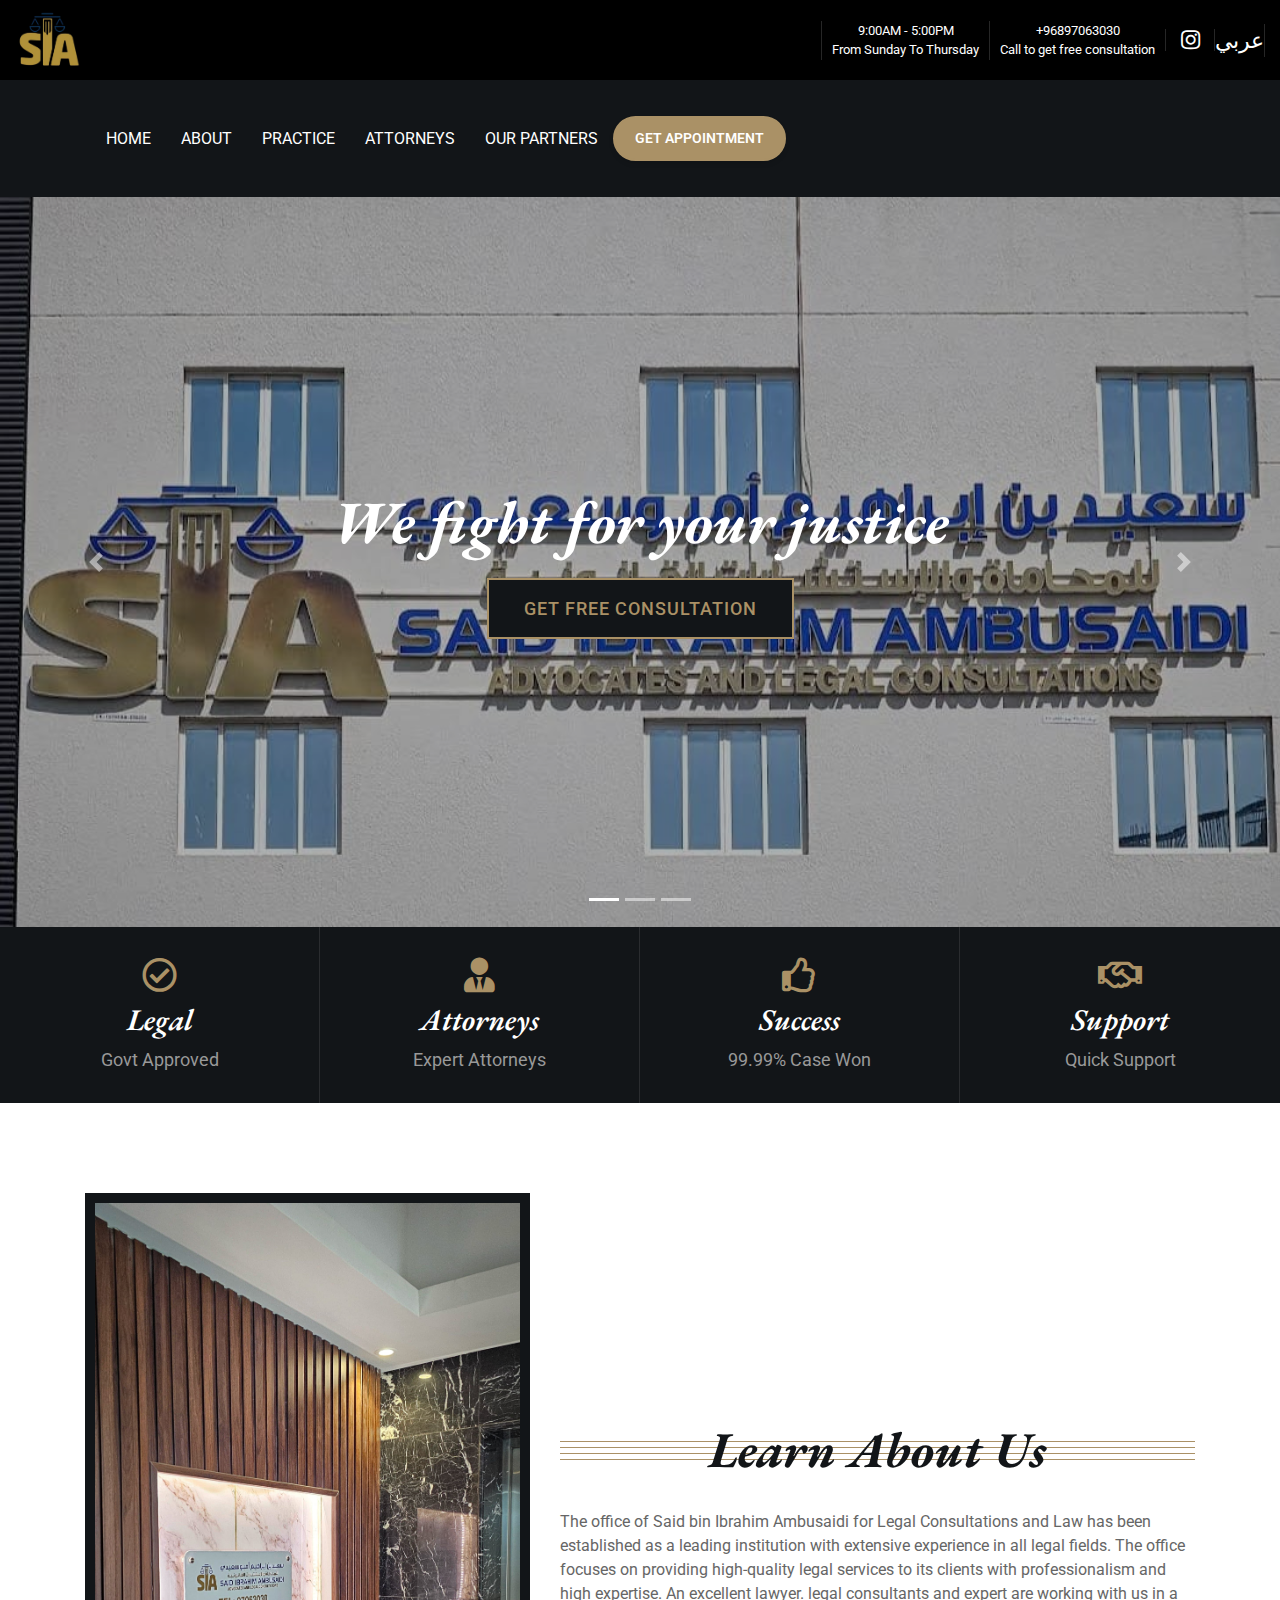
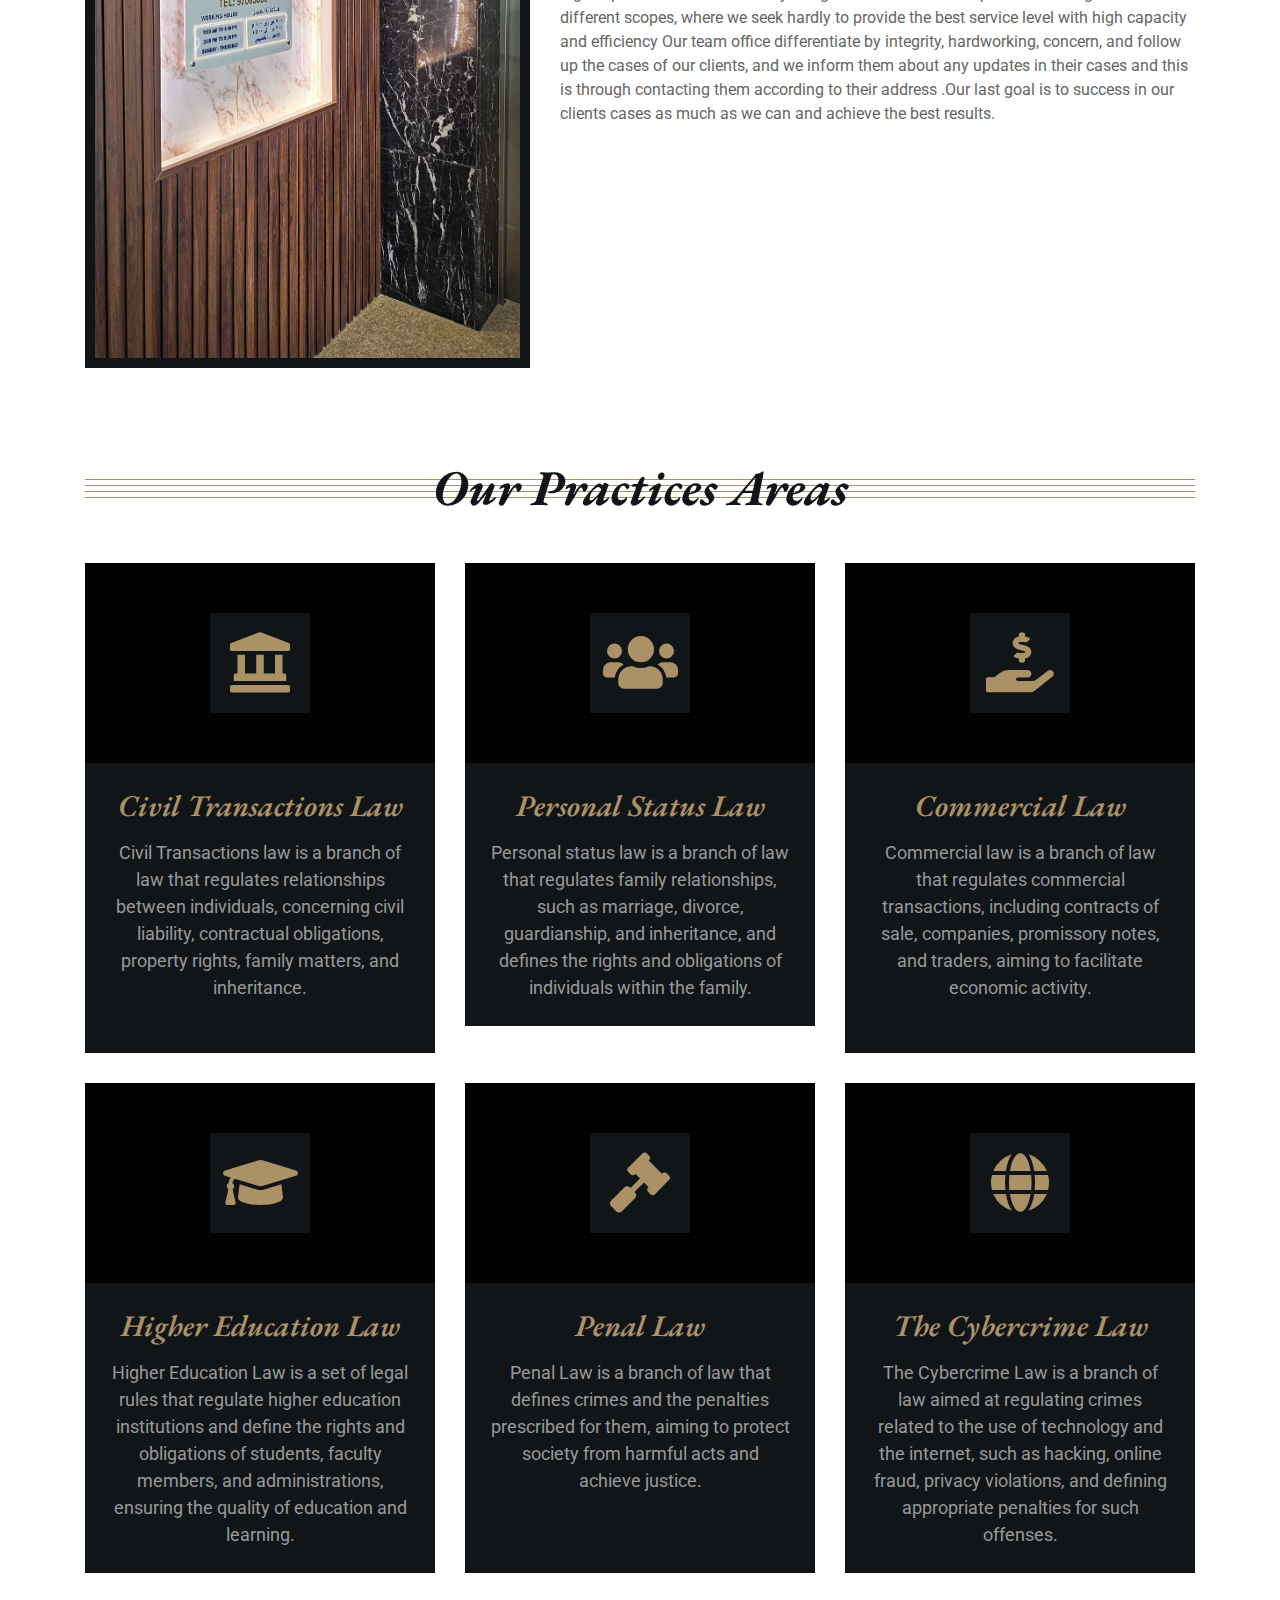
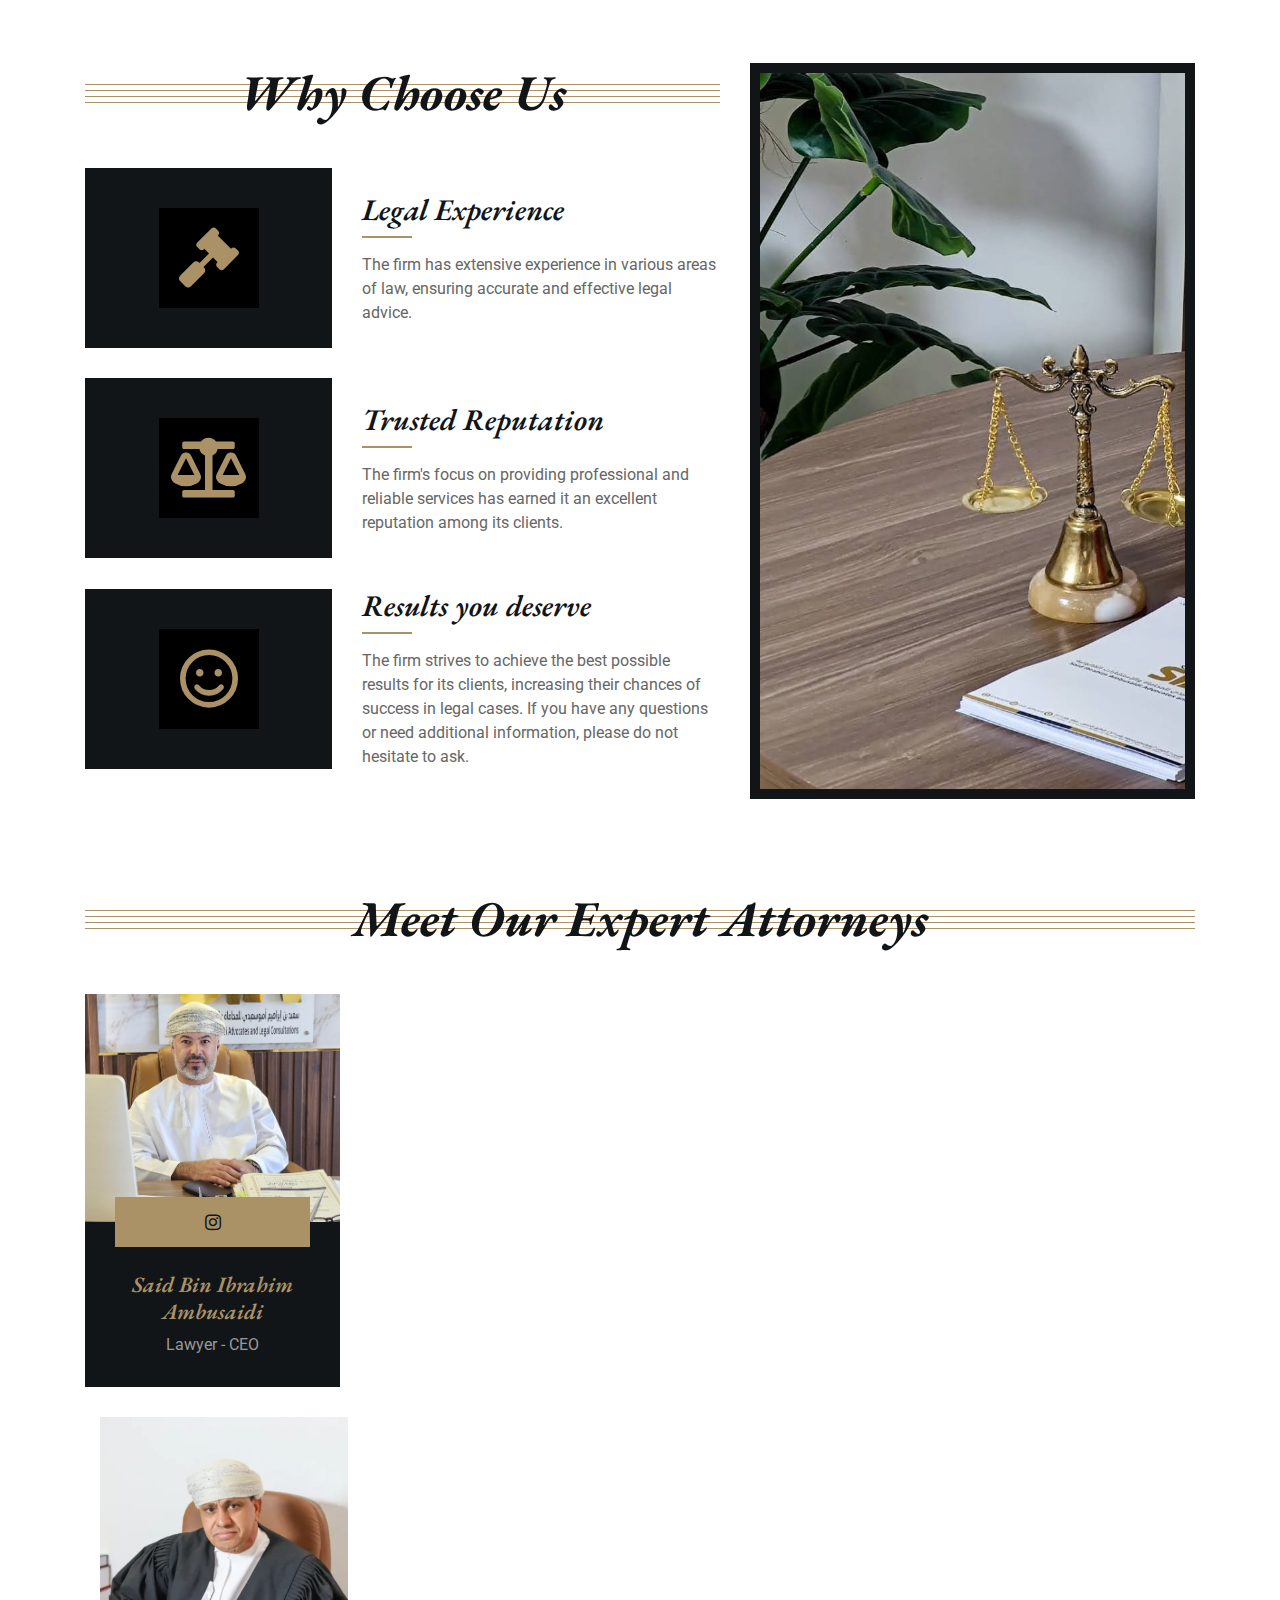
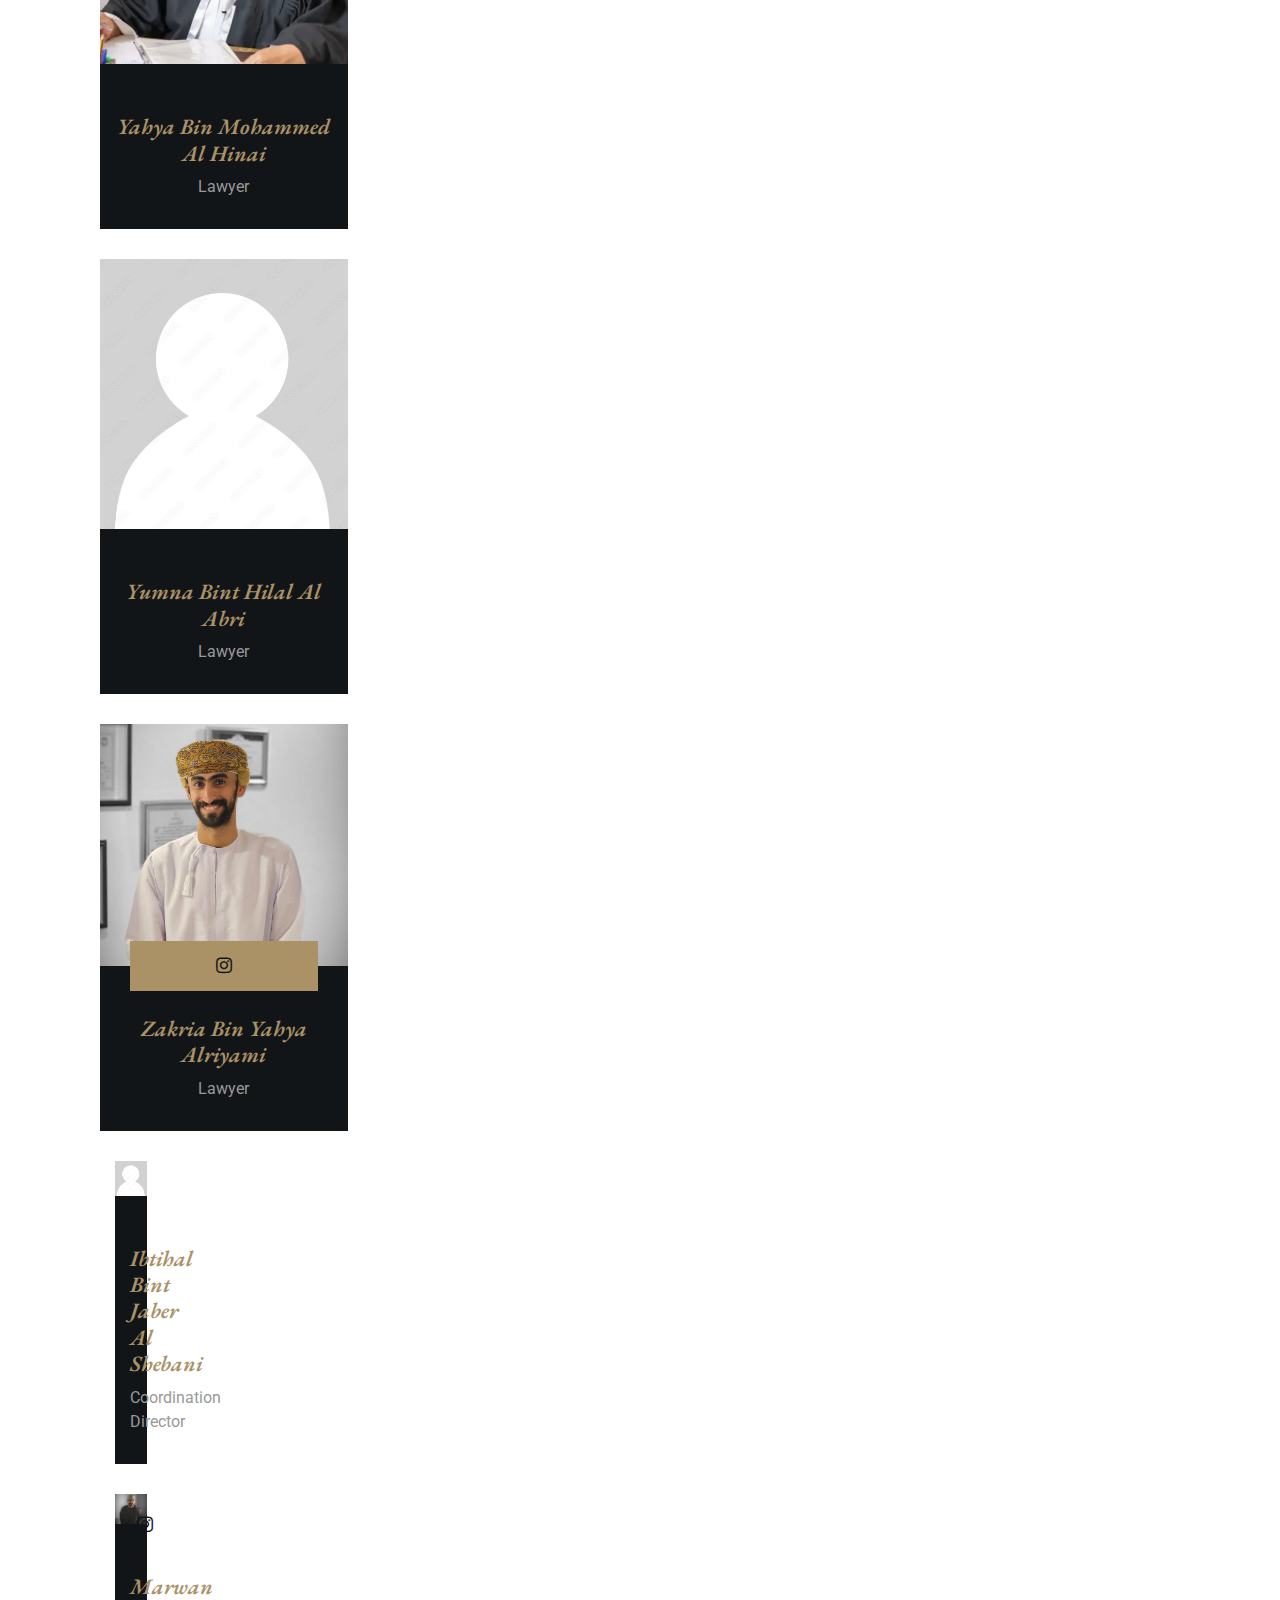
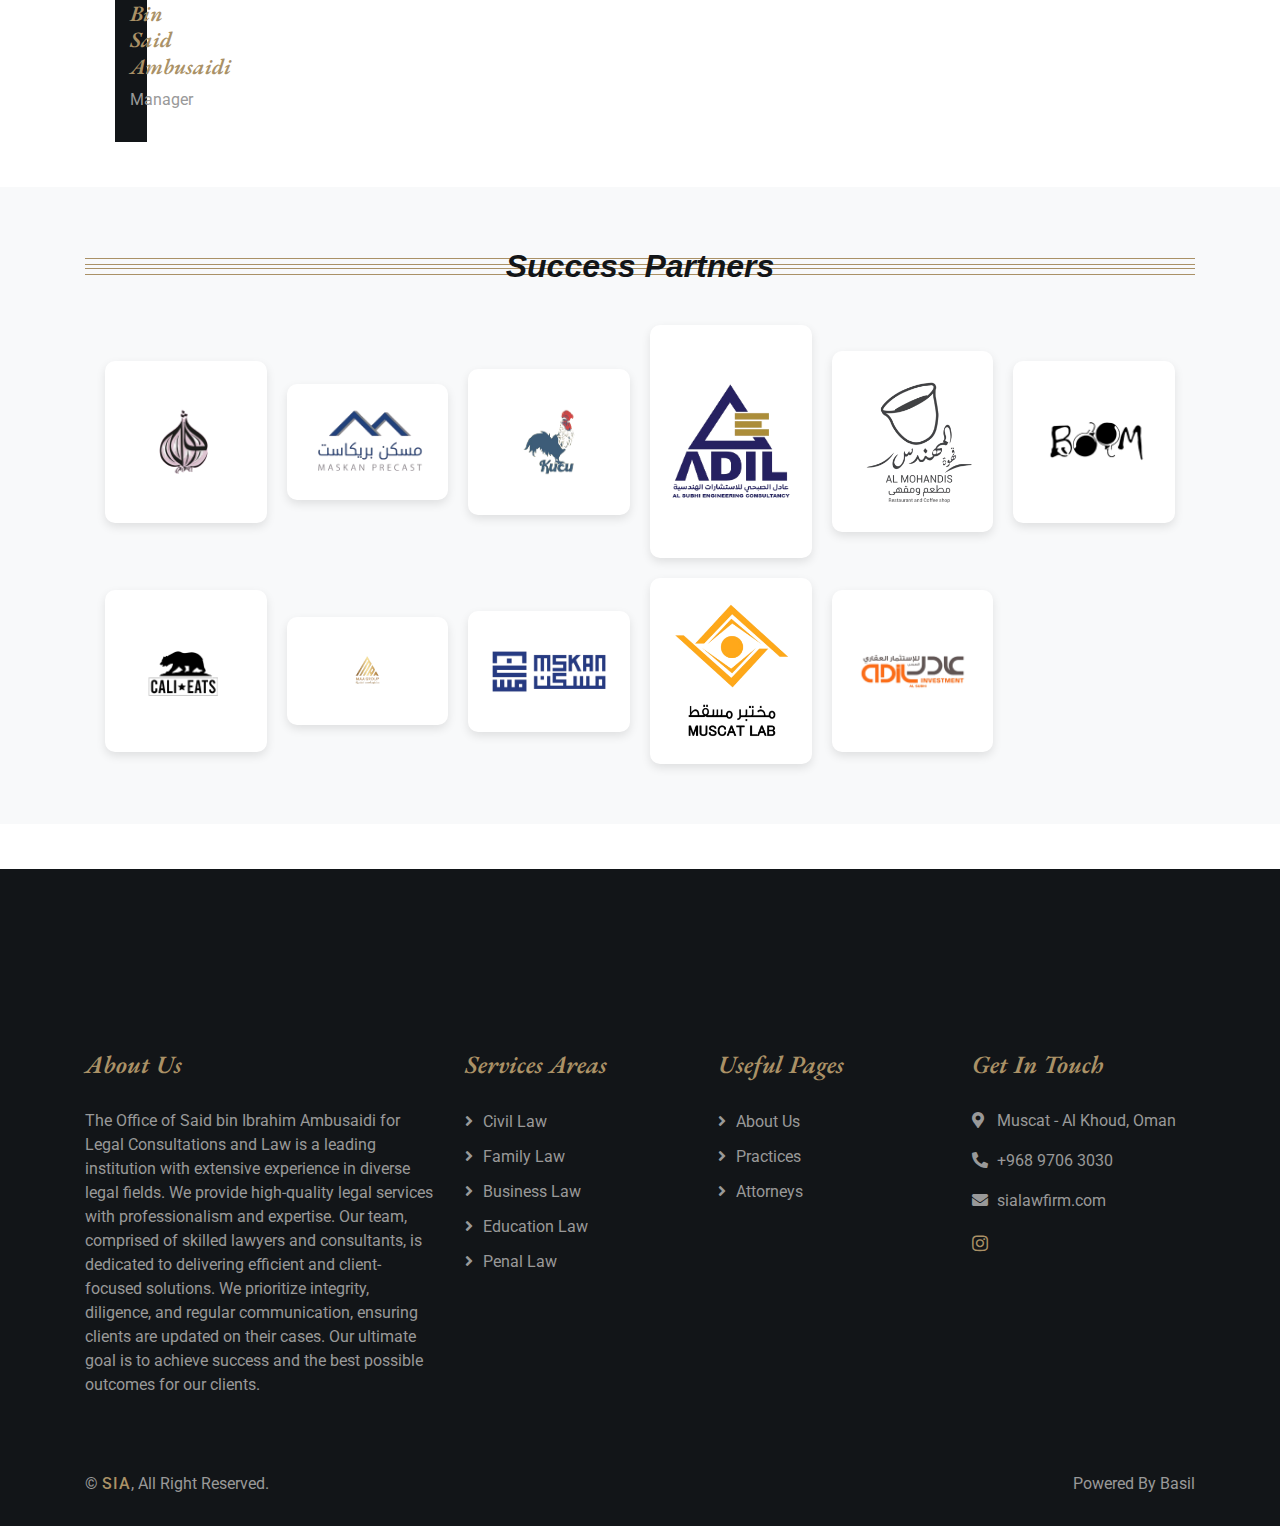
==== en.html @ 0a8fccb2 "Update en.html" ====
<!DOCTYPE html>
<html lang="en">
    <head>
        <meta charset="utf-8">
        <title>SIA Law Firm</title>
        <meta content="width=device-width, initial-scale=1.0" name="viewport">
        <meta content="Law Firm Website Template" name="keywords">
        <meta content="Law Firm Website Template" name="description">

        <!-- Favicon -->
        <link href="img/favicon.ico" rel="icon">

        <!-- Google Font -->
        <link href="https://fonts.googleapis.com/css2?family=EB+Garamond:ital,wght@1,600;1,700;1,800&family=Roboto:wght@400;500&display=swap" rel="stylesheet"> 
        
        <!-- CSS Libraries -->
        <link href="https://stackpath.bootstrapcdn.com/bootstrap/4.4.1/css/bootstrap.min.css" rel="stylesheet">
        <link href="https://cdnjs.cloudflare.com/ajax/libs/font-awesome/5.10.0/css/all.min.css" rel="stylesheet">
        <link href="lib/animate/animate.min.css" rel="stylesheet">
        <link href="lib/owlcarousel/assets/owl.carousel.min.css" rel="stylesheet">

        <!-- Template Stylesheet -->
        <link href="css/style.css" rel="stylesheet">
    </head>

    <body>
        <div class="wrapper">
           <!-- Top Bar Start -->
<div class="top-bar">
    <div class="container-fluid">
        <div class="row align-items-center">
            <!-- Logo -->
            <div class="col-auto"> <!-- Use col-auto to fit the logo size -->
                <div class="logo">
                    <a href="index.html">
                        <img src="img/logo.png" alt="Logo">
                    </a>
                </div>
            </div>

            <!-- Top Bar Right Content -->
            <div class="col">
                <div class="top-bar-right d-flex align-items-center justify-content-end">
                    <!-- Text Sections -->
                    <div class="text">
                        <p>9:00AM - 5:00PM</p>
                        <p> From Sunday To Thursday</p>
                    </div>
                    <div class="text">
                        <p>+96897063030</p>
                        <p>Call to get free consultation</p>
                    </div>

                    <!-- Social Icons -->
                    <div class="social">
                        <a href="https://www.instagram.com/said_ambusidi/" target="_blank">
                            <i class="fab fa-instagram"></i>
                        </a>
                        <a href="index.html">عربي</a>
                    </div>
                </div>
            </div>
        </div>
    </div>
</div>
            <!-- Nav Bar Start -->
            <div class="nav-bar">
                <div class="container-fluid">
                    <nav class="navbar navbar-expand-lg bg-dark navbar-dark">
                        <a href="#" class="navbar-brand">MENU</a>
                        <button type="button" class="navbar-toggler" data-toggle="collapse" data-target="#navbarCollapse">
                            <span class="navbar-toggler-icon"></span>
                        </button>

                        <div class="collapse navbar-collapse justify-content-between" id="navbarCollapse">
                            <div class="navbar-nav mr-auto">
                                <a href="index.html" class="nav-item nav-link">Home</a>
                                <a href="#about" class="nav-item nav-link">About</a>
                                <a href="#service" class="nav-item nav-link">Practice</a>
                                <a href="#team" class="nav-item nav-link">Attorneys</a>
                                <a href="#partners" class="nav-item nav-link">Our Partners</a>
                                <a class="btn btn-primary mt-2" href="https://wa.me/96897063030" target="_blank">Get Appointment</a>
                            </div>
                        </div>
                        
                    </nav>
                </div>
            </div>
            <!-- Nav Bar End -->
            
            
            <!-- Carousel Start -->
            <div id="carousel" class="carousel slide" data-ride="carousel">
                <ol class="carousel-indicators">
                    <li data-target="#carousel" data-slide-to="0" class="active"></li>
                    <li data-target="#carousel" data-slide-to="1"></li>
                    <li data-target="#carousel" data-slide-to="2"></li>
                </ol>
                <div class="carousel-inner">
                    <div class="carousel-item active">
                        <img src="img/image1.jpg" alt="Image1">
                        <div class="carousel-caption">
                            <h1 class="animated fadeInLeft">We fight for your justice</h1>
                            <a class="btn animated fadeInUp" href="https://wa.me/96897063030" target="_blank">Get free consultation</a>
                        </div>
                    </div>

                    <div class="carousel-item">
                        <img src="img/image2.jpg" alt="Image2">
                        <div class="carousel-caption">
                            <h1 class="animated fadeInLeft">We prepared to oppose for you</h1>
                            <a class="btn animated fadeInUp" href="https://wa.me/96897063030" target="_blank">Get free consultation</a>
                        </div>
                    </div>

                    <div class="carousel-item">
                        <img src="img/image3.jpg" alt="Image3">
                        <div class="carousel-caption">
                            <h1 class="animated fadeInLeft">We fight for your privilege</h1>
                            <a class="btn animated fadeInUp" href="https://wa.me/96897063030" target="_blank">Get free consultation</a>
                        </div>
                    </div>
                </div>

                <a class="carousel-control-prev" href="#carousel" role="button" data-slide="prev">
                    <span class="carousel-control-prev-icon" aria-hidden="true"></span>
                    <span class="sr-only">Previous</span>
                </a>
                <a class="carousel-control-next" href="#carousel" role="button" data-slide="next">
                    <span class="carousel-control-next-icon" aria-hidden="true"></span>
                    <span class="sr-only">Next</span>
                </a>
            </div>
            <!-- Carousel End -->
            
            
            <!-- Top Feature Start-->
            <div class="feature-top">
                <div class="container-fluid">
                    <div class="row align-items-center">
                        <div class="col-md-3 col-sm-6">
                            <div class="feature-item">
                                <i class="far fa-check-circle"></i>
                                <h3>Legal</h3>
                                <p>Govt Approved</p>
                            </div>
                        </div>
                        <div class="col-md-3 col-sm-6">
                            <div class="feature-item">
                                <i class="fa fa-user-tie"></i>
                                <h3>Attorneys</h3>
                                <p>Expert Attorneys</p>
                            </div>
                        </div>
                        <div class="col-md-3 col-sm-6">
                            <div class="feature-item">
                                <i class="far fa-thumbs-up"></i>
                                <h3>Success</h3>
                                <p>99.99% Case Won</p>
                            </div>
                        </div>
                        <div class="col-md-3 col-sm-6">
                            <div class="feature-item">
                                <i class="far fa-handshake"></i>
                                <h3>Support</h3>
                                <p>Quick Support</p>
                            </div>
                        </div>
                    </div>
                </div>
            </div>
            <!-- Top Feature End-->
            
            
            <!-- About Start -->
            <div id="about" class="about">
                <div class="container">
                    <div class="row align-items-center">
                        <div class="col-lg-5 col-md-6">
                            <div class="about-img">
                                <img src="img/image4.jpg" alt="Image">
                            </div>
                        </div>
                        <div class="col-lg-7 col-md-6">
                            <div  class="section-header">
                                <h2>Learn About Us</h2>
                            </div>
                            <div class="about-text">
                                <p>
                                    The office of Said bin Ibrahim Ambusaidi for Legal Consultations and Law has been established as a leading institution with extensive experience in all legal fields. The office focuses on providing high-quality legal services to its clients with professionalism and high expertise. An excellent lawyer. legal consultants and expert are working with us in a different scopes, where we seek hardly to provide the best service level with high capacity and efficiency Our team office differentiate by integrity, hardworking, concern, and follow up the cases of our clients, and we inform them about any updates in their cases and this is through contacting them according to their address .Our last goal is to success in our clients cases as much as we can and achieve the best results.
                                </p>
                                
                               
                            </div>
                        </div>
                    </div>
                </div>
            </div>
            <!-- About End -->


            <!-- Service Start -->
            <div id="service" class="service">
                <div class="container">
                    <div class="section-header">
                        <h2>Our Practices Areas</h2>
                    </div>
                    <div class="row">
                        <div class="col-lg-4 col-md-6">
                            <div class="service-item">
                                <div class="service-icon">
                                    <i class="fa fa-landmark"></i>
                                </div>
                                <h3>Civil Transactions Law</h3>
                                <p>
                                    Civil Transactions law is a branch of law that regulates relationships between individuals, concerning civil liability, contractual obligations, property rights, family matters, and inheritance. <br> &#8203;
                                </p>
                               
                            </div>
                        </div>
                        <div class="col-lg-4 col-md-6">
                            <div class="service-item">
                                <div class="service-icon">
                                    <i class="fa fa-users"></i>
                                </div>
                                <h3>Personal Status Law</h3>
                                <p>
                                    Personal status law is a branch of law that regulates family relationships, such as marriage, divorce, guardianship, and inheritance, and defines the rights and obligations of individuals within the family. 
                                </p>
                            </div>
                        </div>
                        <div class="col-lg-4 col-md-6">
                            <div class="service-item">
                                <div class="service-icon">
                                    <i class="fa fa-hand-holding-usd"></i>
                                </div>
                                <h3>Commercial Law</h3>
                                <p>
                                    Commercial law is a branch of law that regulates commercial transactions, including contracts of sale, companies, promissory notes, and traders, aiming to facilitate economic activity. <br> &#8203;
                                </p>
                        
                            </div>
                        </div>
                        <div class="col-lg-4 col-md-6">
                            <div class="service-item">
                                <div class="service-icon">
                                    <i class="fa fa-graduation-cap"></i>
                                </div>
                                <h3>Higher Education Law</h3>
                                <p>
                                    Higher Education Law is a set of legal rules that regulate higher education institutions and define the rights and obligations of students, faculty members, and administrations, ensuring the quality of education and learning.
                                </p>
                    
                            </div>
                        </div>
                        <div class="col-lg-4 col-md-6">
                            <div class="service-item">
                                <div class="service-icon">
                                    <i class="fa fa-gavel"></i>
                                </div>
                                <h3>Penal Law</h3>
                                <p>
                                    Penal Law is a branch of law that defines crimes and the penalties prescribed for them, aiming to protect society from harmful acts and achieve justice. <br> &#8203;<br> &#8203;
                                 
                                </p>
                            
                            </div>
                        </div>
                        <div class="col-lg-4 col-md-6">
                            <div class="service-item">
                                <div class="service-icon">
                                    <i class="fa fa-globe"></i>
                                </div>
                                <h3>The Cybercrime Law</h3>
                                <p>
                                    The Cybercrime Law is a branch of law aimed at regulating crimes related to the use of technology and the internet, such as hacking, online fraud, privacy violations, and defining appropriate penalties for such offenses.                                 </p>
                               
                            </div>
                        </div>
                    </div>
                </div>
            </div>
            <!-- Service End -->
            
            
            <!-- Feature Start -->
            <div class="feature">
                <div class="container">
                    <div class="row">
                        <div class="col-md-7">
                            <div class="section-header">
                                <h2>Why Choose Us</h2>
                            </div>
                            <div class="row align-items-center feature-item">
                                <div class="col-5">
                                    <div class="feature-icon">
                                        <i class="fa fa-gavel"></i>
                                    </div>
                                </div>
                                <div class="col-7">
                                    <h3>Legal Experience</h3>
                                    <p>
                                        The firm has extensive experience in various areas of law, ensuring accurate and effective legal advice.
                                    </p>
                                </div>
                            </div>
                            <div class="row align-items-center feature-item">
                                <div class="col-5">
                                    <div class="feature-icon">
                                        <i class="fa fa-balance-scale"></i>
                                    </div>
                                </div>
                                <div class="col-7">
                                    <h3>Trusted Reputation</h3>
                                    <p>
                                        The firm's focus on providing professional and reliable services has earned it an excellent reputation among its clients.                                    </p>
                                </div>
                            </div>
                            <div class="row align-items-center feature-item">
                                <div class="col-5">
                                    <div class="feature-icon">
                                        <i class="far fa-smile"></i>
                                    </div>
                                </div>
                                <div class="col-7">
                                    <h3>Results you deserve</h3>
                                    <p>
                                        The firm strives to achieve the best possible results for its clients, increasing their chances of success in legal cases. If you have any questions or need additional information, please do not hesitate to ask.                                    </p>
                                </div>
                            </div>
                        </div>
                        <div class="col-md-5">
                            <div class="feature-img">
                                <img src="img/image5.jpg" alt="Image">
                            </div>
                        </div>
                    </div>
                </div>
            </div>
            <!-- Feature End -->
            
            
            <!-- Team Start -->
            <div id="team" class="team">
                <div class="container">
                    <div class="section-header">
                        <h2>Meet Our Expert Attorneys</h2>
                    </div>
                    <div class="row">
                        <div class="col-lg-3 col-md-6">
                            <div class="team-item">
                                <div class="team-img">
                                    <img src="img/said.jpg" alt="Said Image">
                                </div>
                                <div class="team-text">
                                    <h2>Said Bin Ibrahim Ambusaidi</h2>
                                    <p>Lawyer - CEO</p>
                                    <div class="team-social">
                                        <a href="https://www.instagram.com/said_ambusidi/" target="_blank"><i class="fab fa-instagram"></i></a>

                                    </div>
                                </div>
                            </div>
                        </div>
                       
                        </div>
                       
                        <div class="col-lg-3 col-md-6">
                            <div class="team-item">
                                <div class="team-img">
                                    <img src="img/yahya.jpg" alt="Team Image">
                                </div>
                                <div class="team-text">
                                    <h2>Yahya Bin Mohammed Al Hinai</h2>
                                    <p>Lawyer</p>
                                    
                                </div>
                            </div>
                        </div>
                        <div class="col-lg-3 col-md-6">
                            <div class="team-item">
                                <div class="team-img">
                                    <img src="img/blank.jpg" alt="Team Image">
                                </div>
                                <div class="team-text">
                                    <h2>Yumna Bint Hilal Al Abri</h2>
                                    <p>Lawyer</p>
                                    
                                </div>
                            </div>
                        </div>

			 <div class="col-lg-3 col-md-6">
                            <div class="team-item">
                                <div class="team-img">
                                    <img src="img/zakariya.jpeg" alt="Zakaria Image">
                                </div>
                                <div class="team-text">
                                    <h2>Zakria Bin Yahya Alriyami</h2>
                                    <p>Lawyer</p>
                                    <div class="team-social">
                                        <a href="https://www.instagram.com/llzak7/" target="_blank"><i class="fab fa-instagram"></i></a>

                                    </div>
                                </div>
                            </div>
                       
			
                        <div class="col-lg-3 col-md-6">
                            <div class="team-item">
                                <div class="team-img">
                                    <img src="img/blank.jpg" alt="Team Image">
                                </div>
                                <div class="team-text">
                                    <h2>Ibtihal Bint  Jaber Al Shebani</h2>
                                    <p>Coordination Director</p>
                                    
                                </div>
                            </div>
                        </div>
			 <div class="col-lg-3 col-md-6">
                            <div class="team-item">
                                <div class="team-img">
                                    <img src="img/marwan.jpeg" alt="Marwan Image">
                                </div>
                                <div class="team-text">
                                    <h2>Marwan Bin Said Ambusaidi</h2>
                                    <p>Manager</p>
                                    <div class="team-social">
                                        <a href="https://www.instagram.com/marwan_ambusaidi/" target="_blank"><i class="fab fa-instagram"></i></a>

                                    </div>
                                </div>
                            </div>

			 </div>
                    </div>
                </div>
            </div>
            <!-- Team End -->


            

   <!-- Partners Start -->
<div id="partners" class="partners">
    <div class="container">
        <div class="section-header">
            <h2> Success Partners </h2>
        </div>
        <div class="partners-grid">
            <div class="partner-item">
                <img src="img/thoum.png" alt="Thoum">
            </div>
            <div class="partner-item">
                <img src="img/maskan.png" alt="Maskan">
            </div>
            <div class="partner-item">
                <img src="img/kuco.png" alt="Kuco">
            </div>
            <div class="partner-item">
                <img src="img/adil.png" alt="Adil">
            </div>
            <div class="partner-item">
                <img src="img/mohandis.png" alt="Mohandis">
            </div>
            <div class="partner-item">
                <img src="img/boom.png" alt="Boom">
            </div>
            <div class="partner-item">
                <img src="img/cali.png" alt="Cali">
            </div>
            <div class="partner-item">
                <img src="img/maa.png" alt="Maa">
            </div>
            <div class="partner-item">
                <img src="img/mskan.png" alt="Mskan">
            </div>
            <div class="partner-item">
                <img src="img/muscatlab.png" alt="Muscat Lab">
            </div>
            <div class="partner-item">
                <img src="img/adilinvest.png" alt="Adil Invest">
            </div>
        </div>
    </div>
</div>
<!-- Partners End -->

            


            <!-- Footer Start -->
            <div class="footer">
                <div class="container">
                    <div class="row">
                        <div class="col-md-6 col-lg-4">
                            <div class="footer-about">
                                <h2>About Us</h2>
                                <p>
                                    The Office of Said bin Ibrahim Ambusaidi for Legal Consultations and Law is a leading institution with extensive experience in diverse legal fields. We provide high-quality legal services with professionalism and expertise. Our team, comprised of skilled lawyers and consultants, is dedicated to delivering efficient and client-focused solutions. We prioritize integrity, diligence, and regular communication, ensuring clients are updated on their cases. Our ultimate goal is to achieve success and the best possible outcomes for our clients.                
                                </p>
                                </div>
                        </div>
                        <div class="col-md-6 col-lg-8">
                            <div class="row">
                        <div class="col-md-6 col-lg-4">
                            <div class="footer-link">
                                <h2>Services Areas</h2>
                                <a href="">Civil Law</a>
                                <a href="">Family Law</a>
                                <a href="">Business Law</a>
                                <a href="">Education Law</a>
                                <a href="">Penal Law</a>
                            </div>
                        </div>
                        <div class="col-md-6 col-lg-4">
                            <div class="footer-link">
                                <h2>Useful Pages</h2>
                                <a href="#about">About Us</a>
                                <a href="#service">Practices</a>
                                <a href="#team">Attorneys</a>
                   
                            </div>
                        </div>
                        <div class="col-md-6 col-lg-4">
                            <div class="footer-contact">
                                <h2>Get In Touch</h2>
                                <p><i class="fa fa-map-marker-alt"></i>Muscat - Al Khoud, Oman                                </p>
                                <p><i class="fa fa-phone-alt"></i>+968 9706 3030</p>
                                <p><i class="fa fa-envelope"></i>sialawfirm.com</p>
                                <div class="footer-social">
                                    <a href="https://www.instagram.com/said_ambusidi/" target="_blank"><i class="fab fa-instagram"></i></a>
                                </div>
                            </div>
                        </div>
                        </div>
                    </div>
                    </div>
                </div>
               
                <div class="container copyright">
                    <div class="row">
                        <div class="col-md-6">
                            <p>&copy; <a href="https://sialawfirm.com">SIA</a>, All Right Reserved.</p>
                        </div>
                        <div class="col-md-6">
							
                            <p>Powered By Basil</p>
                        </div>
                    </div>
                </div>
            </div>
            <!-- Footer End -->
            
            <a href="#" class="back-to-top"><i class="fa fa-chevron-up"></i></a>
        </div>

        <!-- JavaScript Libraries -->
        <script src="https://code.jquery.com/jquery-3.4.1.min.js"></script>
        <script src="https://stackpath.bootstrapcdn.com/bootstrap/4.4.1/js/bootstrap.bundle.min.js"></script>
        <script src="lib/easing/easing.min.js"></script>
        <script src="lib/owlcarousel/owl.carousel.min.js"></script>
        <script src="lib/isotope/isotope.pkgd.min.js"></script>

        <!-- Template Javascript -->
        <script src="js/main.js"></script>
    </body>
</html>
---- css/style.css ----
/*******************************/
/********* General CSS *********/
/*******************************/
body {
    color: #666666;
    background: #ffffff;
    font-family: 'Roboto', sans-serif;
    font-weight: 400;
}

h1,
h2, 
h3, 
h4,
h5, 
h6 {
    font-family: 'EB Garamond', serif;
    font-weight: 600;
    font-style: italic;
    color: #121518;
}

a {
    color: #454545;
    transition: .3s;
    
}

a:hover,
a:active,
a:focus {
    color: #aa9166;
    outline: none;
    text-decoration: none;
}

.btn:focus {
    box-shadow: none;
}

.wrapper {
    position: relative;
    width: 100%;
    max-width: 1366px;
    margin: 0 auto;
    background: #ffffff;
}

.back-to-top {
    position: fixed;
    display: none;
    background: #aa9166;
    color: #121518;
    width: 44px;
    height: 44px;
    text-align: center;
    line-height: 1;
    font-size: 22px;
    right: 15px;
    bottom: 15px;
    transition: background 0.5s;
    z-index: 9;
}

.back-to-top:hover {
    color: #aa9166;
    background: #121518;
}

.back-to-top i {
    padding-top: 10px;
}


/**********************************/
/********** Top Bar CSS ***********/
/**********************************/
/* Top Bar Container */
.top-bar {
    background: #000000;
    padding: 10px 0;
}

/* Logo Section */
.top-bar .logo {
    padding: 0; /* Remove padding */
    margin: 0; /* Remove margin */
}

.top-bar .logo img {
    max-height: 60px; /* Adjust logo height */
    width: auto; /* Maintain aspect ratio */
}

/* Top Bar Right Section */
.top-bar .top-bar-right {
    display: flex;
    align-items: center;
    justify-content: flex-end;
    flex-wrap: nowrap; /* Prevent wrapping */
    overflow-x: auto; /* Enable horizontal scrolling if needed */
    -webkit-overflow-scrolling: touch; /* Smooth scrolling on iOS */
}

/* Text Sections */
.top-bar .text {
    display: flex;
    flex-direction: column;
    align-items: center;
    justify-content: center;
    padding: 0 10px;
    border-left: 1px solid rgba(255, 255, 255, 0.15);
    flex-shrink: 0; /* Prevent shrinking */
}

.top-bar .text p {
    color: #ffffff;
    font-size: 13px; /* Default font size */
    margin: 0;
}

/* Social Icons Section */
.top-bar .social {
    display: flex;
    align-items: center;
    justify-content: flex-end;
    flex-shrink: 0; /* Prevent shrinking */
}

.top-bar .social a {
    display: flex;
    align-items: center;
    justify-content: center;
    width: 50px; /* Adjust width */
    height: 100%;
    font-size: 22px; /* Default icon size */
    color: #ffffff;
    border-right: 1px solid rgba(255, 255, 255, 0.15);
}

.top-bar .social a:first-child {
    border-left: 1px solid rgba(255, 255, 255, 0.15);
}

.top-bar .social a:hover {
    color: #aa9166;
    background: #ffffff;
}

/* Media Queries for Mobile Devices */
@media (max-width: 768px) {
    .top-bar .logo img {
        max-height: 40px; /* Reduce logo size for mobile */
    }

    .top-bar .text p {
        font-size: 7px; /* Reduce font size for mobile */
    }

    .top-bar .social a {
        width: 40px; /* Reduce width for mobile */
        font-size: 18px; /* Reduce icon size for mobile */
    }
}



/**********************************/
/*********** Nav Bar CSS **********/
/**********************************/
/* Nav Bar Container */
.nav-bar {
    position: relative;
    padding: 20px 0;
    transition: .3s;
}

.nav-bar.nav-sticky {
    position: fixed;
    top: 0;
    width: 100%;
    padding: 10px 0;
    box-shadow: 0 2px 5px rgba(0, 0, 0, .3);
    z-index: 999;
}

/* Navbar Links */
.navbar-nav {
    display: flex;
    align-items: center;
    justify-content: flex-start; /* Align items to the start */
    flex-wrap: nowrap; /* Prevent wrapping */
}

.navbar-dark .navbar-nav .nav-link,
.navbar-dark .navbar-nav .nav-link:focus,
.navbar-dark .navbar-nav .nav-link:hover,
.navbar-dark .navbar-nav .nav-link.active {
    padding: 10px 15px; /* Adjust padding */
    color: #ffffff;
    font-size: 16px; /* Adjust font size */
    white-space: nowrap; /* Prevent text from wrapping */
}

.navbar-dark .navbar-nav .nav-link:hover,
.navbar-dark .navbar-nav .nav-link.active {
    color: #aa9166;
    transition: none;
}

/* Media Queries for Larger Screens */
@media (min-width: 992px) {
    .nav-bar {
        padding: 20px 60px;
    }

    .nav-bar.nav-sticky {
        padding: 10px 60px;
    }

    .nav-bar,
    .nav-bar .navbar {
        background: #121518 !important;
    }

    .nav-bar .navbar-brand {
        display: none;
    }

    .nav-bar a.nav-link {
        padding: 8px 15px; /* Adjust padding */
        font-size: 16px; /* Adjust font size */
        text-transform: uppercase;
    }
}

/* Media Queries for Smaller Screens */
@media (max-width: 991.98px) {
    .nav-bar,
    .nav-bar .navbar {
        padding: 3px 0;
        background: #121518 !important;
    }

    .nav-bar a.nav-link {
        padding: 5px; /* Adjust padding */
        font-size: 14px; /* Adjust font size */
    }

    .navbar-nav {
        flex-direction: column; /* Stack items vertically on smaller screens */
        align-items: flex-start;
    }

    .navbar-nav .nav-item {
        margin: 5px 0; /* Add spacing between stacked items */
    }
}
/* Button (احجز موعد) */
.nav-bar .btn {
    display: block;
    width: 90%; /* Take most of the menu width with some margin */
    max-width: 250px; /* Ensure it doesn’t grow too large on wider screens */
    margin: 8px auto; /* Center the button with spacing around */
    padding: 10px 20px; /* Slightly larger padding for a modern look */
    text-align: center;
    font-size: 14px; /* Smaller font to fit well in mobile menus */
    font-weight: 600; /* Slightly bold text for readability */
    text-transform: uppercase;
    color: #ffffff; /* White text for contrast */
    background-color: #aa9166; /* Previous solid color */
    border: 2px solid #aa9166; /* Previous border color */
    border-radius: 25px; /* Smooth rounded corners */
    box-shadow: 0 3px 5px rgba(0, 0, 0, 0.1); /* Subtle shadow for depth */
    transition: all 0.3s ease; /* Smooth hover effects */
    cursor: pointer;
}

.nav-bar .btn:hover {
    background-color: #8a7350; /* Darker shade on hover */
    border-color: #8a7350; /* Darker border on hover */
    transform: translateY(-2px); /* Slight lift on hover */
    box-shadow: 0 5px 8px rgba(0, 0, 0, 0.15); /* Enhanced shadow on hover */
}

/* Media Queries for Smaller Screens */
@media (max-width: 991.98px) {
    .nav-bar .btn {
        width: 100%; /* Full width within the menu */
        max-width: none; /* Remove max-width constraint for smaller screens */
        padding: 10px 10px; /* Adjust padding for better fit */
        font-size: 13px; /* Slightly smaller font for compact design */
    }
}




/*******************************/
/******** Carousel CSS *********/
/*******************************/
.carousel {
    position: relative;
    width: 100%;
    height: calc(100vh - 170px);
    margin: 0 auto;
    text-align: center;
    overflow: hidden;
}

.carousel .carousel-inner,
.carousel .carousel-item {
    position: relative;
    width: 100%;
    height: 100%;
}

.carousel .carousel-item img {
    width: 100%;
    height: 100%;
    object-fit: cover;
}

.carousel .carousel-item::after {
    position: absolute;
    content: "";
    width: 100%;
    height: 100%;
    top: 0;
    left: 0;
    background: rgba(0, 0, 0, .3);
    z-index: 1;
}

.carousel .carousel-caption {
    position: absolute;
    top: 0;
    bottom: 0;
    display: flex;
    align-items: center;
    justify-content: center;
    flex-direction: column;
    height: calc(100vh - 170px);
}

.carousel .carousel-caption h1 {
    color: #ffffff;
    font-size: 60px;
    font-weight: 700;
    margin-bottom: 20px;
}

.carousel .carousel-caption p {
    color: #ffffff;
    font-size: 25px;
    margin-bottom: 25px;
}

.carousel .carousel-caption .btn {
    padding: 15px 35px;
    font-size: 18px;
    font-weight: 500;
    letter-spacing: 1px;
    text-transform: uppercase;
    color: #aa9166;
    background: #121518;
    border: 2px solid #aa9166;
    border-radius: 0;
    transition: .3s;
}

.carousel .carousel-caption .btn:hover {
    color: #121518;
    background: #aa9166;
}

@media (max-width: 767.98px) {
    .carousel .carousel-caption h1 {
        font-size: 40px;
        font-weight: 700;
    }
    
    .carousel .carousel-caption p {
        font-size: 20px;
    }
    
    .carousel .carousel-caption .btn {
        padding: 12px 30px;
        font-size: 18px;
        font-weight: 500;
        letter-spacing: 0;
    }
}

@media (max-width: 575.98px) {
    .carousel .carousel-caption h1 {
        font-size: 30px;
        font-weight: 500;
    }
    
    .carousel .carousel-caption p {
        font-size: 16px;
    }
    
    .carousel .carousel-caption .btn {
        padding: 10px 25px;
        font-size: 16px;
        font-weight: 400;
        letter-spacing: 0;
    }
}

.carousel .animated {
    -webkit-animation-duration: 1.5s;
    animation-duration: 1.5s;
}


/*******************************/
/******* Page Header CSS *******/
/*******************************/
.page-header {
    position: relative;
    margin-bottom: 45px;
    padding: 90px 0;
    text-align: center;
    background: #aa9166;
}

.page-header h2 {
    position: relative;
    color: #121518;
    font-size: 60px;
    font-weight: 700;
    margin-bottom: 20px;
    padding-bottom: 5px;
}

.page-header h2::after {
    position: absolute;
    content: "";
    width: 100px;
    height: 2px;
    left: calc(50% - 50px);
    bottom: 0;
    background: #121518;
}

.page-header a {
    position: relative;
    padding: 0 12px;
    font-size: 22px;
    color: #121518;
}

.page-header a:hover {
    color: #ffffff;
}

.page-header a::after {
    position: absolute;
    content: "/";
    width: 8px;
    height: 8px;
    top: -2px;
    right: -7px;
    text-align: center;
    color: #121518;
}

.page-header a:last-child::after {
    display: none;
}

@media (max-width: 767.98px) {
    .page-header h2 {
        font-size: 35px;
    }
    
    .page-header a {
        font-size: 18px;
    }
}


/*******************************/
/******* Section Header ********/
/*******************************/
.section-header {
    position: relative;
    width: 100%;
    text-align: center;
    margin-bottom: 45px;
}

.section-header h2 {
    margin: 0;
    position: relative;
    font-size: 50px;
    font-weight: 700;
    white-space: nowrap;
    z-index: 1;
}

.section-header h2::before {
    position: absolute;
    content: "";
    width: 100%;
    height: 7px;
    left: 0;
    top: 21px;
    background: transparent;
    border-top: 1px solid #aa9166;
    border-bottom: 1px solid #aa9166;
    z-index: -1;
}

.section-header h2::after {
    position: absolute;
    content: "";
    width: 100%;
    height: 7px;
    left: 0;
    bottom: 20px;
    background: transparent;
    border-top: 1px solid #aa9166;
    border-bottom: 1px solid #aa9166;
    z-index: -1;
}

@media (max-width: 767.98px) {
    .section-header h2 {
        font-size: 30px;
    }
}

/*******************************/
/******** Top Feature CSS ******/
/*******************************/
.feature-top {
    position: relative;
    background: #121518;
    margin-bottom: 45px;
}

.feature-top .col-md-3 {
    border-right: 1px solid rgba(255, 255, 255, .1);
    border-bottom: 1px solid rgba(255, 255, 255, .1);
}

@media (max-width: 575.98px) {
    .feature-top .col-md-3:nth-child(1n) {
        border-right: none;
    }
    
    .feature-top .col-md-3:last-child {
        border-bottom: none;
    }
}

@media (min-width: 576px) and (max-width: 767.98px) {
    .feature-top .col-md-3:nth-child(2n) {
        border-right: none;
    }
    
    .feature-top .col-md-3:nth-child(3n),
    .feature-top .col-md-3:nth-child(4n) {
        border-bottom: none;
    }
}

@media (min-width: 768px) {
    .feature-top .col-md-3 {
        border-bottom: none;
    }
    
    .feature-top .col-md-3:nth-child(4n) {
        border-right: none;
    }
}

.feature-top .feature-item {
    padding: 30px 0;
    text-align: center;
}

.feature-top .feature-item i {
    color: #aa9166;
    font-size: 35px;
    margin-bottom: 10px;
}

.feature-top .feature-item h3 {
    color: #ffffff;
    font-size: 30px;
    font-weight: 600;
}

.feature-top .feature-item p {
    color: #999999;
    margin: 0;
    font-size: 18px;
}


/*******************************/
/********** About CSS **********/
/*******************************/
.about {
    position: relative;
    width: 100%;
    padding: 45px 0;
}

.about .section-header {
    margin-bottom: 30px;
}

.about .about-img {
    position: relative;
    height: 100%;
    padding: 10px;
    background: #121518;
}

.about .about-img img {
    width: 100%;
    height: 100%;
    object-fit: cover;
}

.about .about-text p {
    font-size: 16px;
}

.about .about-text a.btn {
    position: relative;
    margin-top: 15px;
    padding: 15px 35px;
    font-size: 16px;
    font-weight: 500;
    letter-spacing: 1px;
    text-transform: uppercase;
    color: #aa9166;
    border: 2px solid #aa9166;
    border-radius: 0;
    background: #121518;
    transition: .3s;
}

.about .about-text a.btn:hover {
    color: #121518;
    background: #aa9166;
}

@media (max-width: 767.98px) {
    .about .about-img {
        margin-bottom: 30px;
        height: auto;
    }
}


/*******************************/
/********* Service CSS *********/
/*******************************/
.service {
    position: relative;
    width: 100%;
    padding: 45px 0 15px 0;
}

.service .service-item {
    position: relative;
    width: 100%;
    text-align: center;
    background: #121518;
    margin-bottom: 30px;
}

.service .service-icon {
    height: 200px;
    position: relative;
    display: flex;
    align-items: center;
    justify-content: center;
    background: #000000;
}

.service .service-icon i {
    width: 100px;
    height: 100px;
    padding: 20px 0;
    text-align: center;
    font-size: 60px;
    color: #aa9166;
    background: #121518;
    transition: .5s;
}

.service .service-item:hover .service-icon i {
    margin-top: -15px;
}

.service .service-item h3 {
    margin: 0;
    padding: 25px 15px 15px 15px;
    font-size: 30px;
    font-weight: 600;
    color: #aa9166;
}

.service .service-item p {
    margin: 0;
    color: #999999;
    padding: 0 25px 25px 25px;
    font-size: 18px;
}

.service .service-item a.btn {
    position: relative;
    margin-bottom: 30px;
    padding: 10px 20px;
    font-size: 14px;
    font-weight: 500;
    letter-spacing: 1px;
    text-transform: uppercase;
    color: #aa9166;
    border: 2px solid #aa9166;
    border-radius: 0;
    background: #121518;
    transition: .3s;
}

.service .service-item:hover a.btn {
    color: #121518;
    background: #aa9166;
}


/*******************************/
/********* Feature CSS *********/
/*******************************/
.feature {
    position: relative;
    width: 100%;
    padding: 45px 0;
}

.feature .feature-item {
    margin-bottom: 30px;
}

.feature .feature-icon {
    height: 180px;
    position: relative;
    display: flex;
    align-items: center;
    justify-content: center;
    background: #121518;
}

.feature .feature-icon i {
    width: 100px;
    height: 100px;
    padding: 20px 0;
    text-align: center;
    font-size: 60px;
    color: #aa9166;
    background: #000000;
    transition: .5s;
}

.feature .feature-item:hover .feature-icon i {
    margin-right: -15px;
}

.feature .feature-item h3 {
    position: relative;
    margin-bottom: 15px;
    padding-bottom: 10px;
    font-size: 30px;
    font-weight: 600;
}

.feature .feature-item h3::after {
    position: absolute;
    content: "";
    width: 50px;
    height: 2px;
    left: 0;
    bottom: 0;
    background: #aa9166;
}

.feature .feature-item p {
    margin: 0;
    font-size: 16px;
}

.feature .feature-img {
    position: relative;
    height: 100%;
    padding: 10px;
    background: #121518;
}

.feature .feature-img img {
    width: 100%;
    height: 100%;
    object-fit: cover;
}


/*******************************/
/*********** Team CSS **********/
/*******************************/
.team {
    position: relative;
    width: 100%;
    padding: 45px 0 15px 0;
}

.team .team-item {
    margin-bottom: 30px;
}

.team .team-img {
    position: relative;
}

.team .team-img img {
    width: 100%;
}

.team .team-text {
    position: relative;
    padding: 50px 15px 30px 15px;
    text-align: center;
    background: #121518;
}

.team .team-text h2 {
    font-size: 22px;
    font-weight: 600;
    color: #aa9166;
}

.team .team-text p {
    margin: 0;
    color: #999999;
}

.team .team-social {
    position: absolute;
    width: calc(100% - 60px);
    height: 50px;
    top: -25px;
    left: 30px;
    display: flex;
    align-items: center;
    justify-content: center;
    background: #aa9166;
    font-size: 0;
    transition: .5s;
}

.team .team-item:hover .team-social {
    width: 100%;
    left: 0;
}

.team .team-social a {
    display: inline-block;
    margin-right: 15px;
    font-size: 18px;
    text-align: center;
    color: #121518;
    transition: .3s;
}

.team .team-social a:last-child {
    margin-right: 0;
}

.team .team-social a:hover {
    color: #ffffff;
}


/*******************************/
/*********** FAQs CSS **********/
/*******************************/
.faqs {
    position: relative;
    width: 100%;
    padding: 45px 0;
}

.faqs .faqs-img {
    position: relative;
    height: 100%;
    padding: 10px;
    background: #121518;
}

.faqs .faqs-img img {
    width: 100%;
    height: 100%;
    object-fit: cover;
}

@media(max-width: 767.98px) {
    .faqs .faqs-img {
        margin-bottom: 30px;
        height: auto;
    }
}

.faqs .card {
    margin-bottom: 15px;
    padding-top: 15px;
    border: none;
    border-radius: 0;
    border-top: 1px solid #aa9166;
}

.faqs .card:last-child {
    margin-bottom: 0;
    padding-bottom: 15px;
    border-bottom: 1px solid #aa9166;
}

.faqs .card-header {
    padding: 0;
    border: none;
    background: #ffffff;
}

.faqs .card-header a {
    display: block;
    width: 100%;
    color: #121518;
    font-size: 18px;
    line-height: 40px;
}

.faqs .card-header a span {
    display: inline-block;
    width: 40px;
    height: 40px;
    margin-right: 10px;
    text-align: center;
    background: #121518;
    color: #aa9166;
    font-weight: 700;
}

.faqs .card-header [data-toggle="collapse"]:after {
    font-family: 'font Awesome 5 Free';
    content: "\f067";
    float: right;
    color: #121518;
    font-size: 12px;
    font-weight: 900;
    transition: .3s;
}

.faqs .card-header [data-toggle="collapse"][aria-expanded="true"]:after {
    font-family: 'font Awesome 5 Free';
    content: "\f068";
    float: right;
    color: #121518;
    font-size: 12px;
    font-weight: 900;
    transition: .3s;
}

.faqs .card-body {
    padding: 15px 0 0 0;
    font-size: 16px;
    border: none;
    background: #ffffff;
}

.faqs a.btn {
    position: relative;
    margin-top: 15px;
    padding: 15px 35px;
    font-size: 16px;
    font-weight: 500;
    letter-spacing: 1px;
    text-transform: uppercase;
    color: #aa9166;
    border: 2px solid #aa9166;
    border-radius: 0;
    background: #121518;
    transition: .3s;
}

.faqs a.btn:hover {
    color: #121518;
    background: #aa9166;
}


/*******************************/
/******* Testimonial CSS *******/
/*******************************/
.testimonial {
    position: relative;
    padding: 45px 0;
}

.testimonial .testimonials-carousel {
    position: relative;
    width: calc(100% + 30px);
    left: -15px;
    right: -15px;
}

.testimonial .testimonial-item {
    position: relative;
    margin: 0 15px;
    padding: 30px;
    background: #121518;
    overflow: hidden;
}

.testimonial .testimonial-item i {
    position: absolute;
    top: 0;
    right: 0;
    color: #333333;
    font-size: 60px;
    transform: rotate(45deg);
    z-index: 1;
}

.testimonial .testimonial-item .col-12 {
    margin-top: 20px;
}

.testimonial .testimonial-item img {
    width: 100%;
}

.testimonial .testimonial-item h2 {
    color: #aa9166;
    font-size: 22px;
    font-weight: 600;
    margin-bottom: 5px;
}

.testimonial .testimonial-item p {
    color: #999999;
    font-size: 16px;
    margin: 0;
}

.testimonial .owl-nav,
.testimonial .owl-dots {
    margin-top: 15px;
    text-align: center;
}

.testimonial .owl-dot {
    display: inline-block;
    margin: 0 5px;
    width: 12px;
    height: 12px;
    border-radius: 50%;
    background: #aa9166;
}

.testimonial .owl-dot.active {
    background: #121518;
}


/*******************************/
/*********** Blog CSS **********/
/*******************************/
.blog {
    position: relative;
    width: 100%;
    padding: 45px 0;
}

.blog .blog-carousel {
    position: relative;
    width: calc(100% + 30px);
    left: -15px;
    right: -15px;
}

.blog .blog-item {
    position: relative;
    margin: 0 15px;
    background: #ffffff;
    overflow: hidden;
}

.blog .blog-page .blog-item {
    margin: 0 0 30px 0;
}

.blog .blog-item img {
    width: 100%;
    margin-bottom: 25px;
}

.blog .blog-item h3 {
    font-size: 25px;
    font-weight: 600;
}

.blog .blog-item .meta {
    padding: 0 0 15px 0;
}

.blog .blog-item .meta * {
    display: inline-block;
    margin: 0;
    padding: 0;
    font-size: 14px;
    color: #999999;
}

.blog .blog-item .meta i {
    margin: 0 2px 0 10px;
}

.blog .blog-item .meta i:first-child {
    margin-left: 0;
}

.blog .blog-item p {
    font-size: 16px;
}

.blog .blog-item a.btn {
    padding: 0;
    font-size: 14px;
    font-weight: 500;
    letter-spacing: 1px;
    text-transform: uppercase;
    color: #aa9166;
    transition: .3s;
}

.blog .blog-item a.btn i {
    margin-left: 10px;
}

.blog .blog-item a.btn:hover {
    color: #121518;
}

.blog .owl-nav,
.blog .owl-dots {
    margin-top: 15px;
    text-align: center;
}

.blog .owl-dot {
    display: inline-block;
    margin: 0 5px;
    width: 12px;
    height: 12px;
    border-radius: 50%;
    background: #aa9166;
}

.blog .owl-dot.active {
    background: #121518;
}

.blog .pagination .page-link {
    color: #121518;
    border-radius: 0;
    border-color: #aa9166;
}

.blog .pagination .page-link:hover,
.blog .pagination .page-item.active .page-link {
    color: #121518;
    background: #aa9166;
}

.blog .pagination .disabled .page-link {
    color: #999999;
}


/*******************************/
/********* Timeline CSS ********/
/*******************************/
.timeline {
    position: relative;
    padding: 45px 0;
}

.timeline .timeline-start {
    position: relative;
    width: calc(100% + 30px);
    left: -15px;
    right: -15px;
}

.timeline .timeline-container {
    padding: 0 15px;
    position: relative;
    background: inherit;
    width: 50%;
    margin-top: -5px;
}

.timeline .timeline-container.left {
    left: 0;
}

.timeline .timeline-container.right {
    left: 50%;
}

.timeline .timeline-container::before {
    content: '';
    position: absolute;
    width: 15px;
    height: 5px;
    background: #aa9166;
    z-index: 1;
}

.timeline .timeline-container.left::before {
    top: 0;
    right: 0;
}

.timeline .timeline-container.right::before {
    bottom: 0;
    left: 0;
}

.timeline .timeline-container::after {
    content: '';
    position: absolute;
    width: 15px;
    height: 5px;
    background: #aa9166;
    z-index: 1;
}

.timeline .timeline-container.left::after {
    bottom: 0;
    right: 0;
}

.timeline .timeline-container.right::after {
    top: 0;
    left: 0;
}

.timeline .timeline-container:first-child::before,
.timeline .timeline-container:last-child::before {
    display: none;
}

.timeline .timeline-container .timeline-content {
    padding: 30px;
    background: #121518;
    position: relative;
    border-right: 5px solid #aa9166;
}

.timeline .timeline-container.right .timeline-content {
    border-left: 5px solid #aa9166;
}

.timeline .timeline-container .timeline-content h2 {
    margin-bottom: 15px;
    font-size: 22px;
    font-weight: 600;
    color: #aa9166;
}

.timeline .timeline-container .timeline-content h2 span {
    display: inline-block;
    margin-right: 15px;
    padding: 5px 10px;
    color: #121518;
    background: #aa9166;
    font-family: 'Roboto', sans-serif;
    font-style: normal;
}

.timeline .timeline-container .timeline-content p {
    margin: 0;
    font-size: 16px;
    color: #999999;
}

@media (max-width: 767.98px) {
    .timeline .timeline-container {
        width: 100%;
        margin-top: 0;
        padding-left: 15px;
        padding-right: 15px;
        padding-bottom: 30px;
    }
    
    .timeline .timeline-container:last-child {
        padding-bottom: 0;
    }
    
    .timeline .timeline-container.right {
        left: 0%;
    }

    .timeline .timeline-container.left::after, 
    .timeline .timeline-container.right::after,
    .timeline .timeline-container.left::before,
    .timeline .timeline-container.right::before {
        width: 5px;
        height: 35px;
        left: 15px;
    }
    
    .timeline .timeline-container.left .timeline-content,
    .timeline .timeline-container.right .timeline-content {
        border-left: 5px solid #aa9166;
        border-right: none;
    }
}


/*******************************/
/******** Portfolio CSS ********/
/*******************************/
.portfolio {
    position: relative;
    padding: 45px 0;
    background: #ffffff;
}

.portfolio #portfolio-flters {
    padding: 0;
    margin: -15px 0 25px 0;
    list-style: none;
    font-size: 0;
    text-align: center;
}

.portfolio #portfolio-flters li,
.portfolio .load-more .btn {
    cursor: pointer;
    display: inline-block;
    margin: 5px;
    padding: 8px 15px;
    color: #aa9166;
    font-size: 14px;
    font-weight: 500;
    text-transform: uppercase;
    border-radius: 0;
    background: #121518;
    border: 2px solid #aa9166;
    transition: .3s;
}

.portfolio #portfolio-flters li:hover,
.portfolio #portfolio-flters li.filter-active {
    background: #aa9166;
    color: #121518;
}

.portfolio .load-more {
    text-align: center;
}

.portfolio .load-more .btn {
    padding: 15px 35px;
    font-size: 16px;
    transition: .3s;
}

.portfolio .load-more .btn:hover {
    color: #121518;
    background: #aa9166;
}

.portfolio .portfolio-item {
    position: relative;
    margin-bottom: 30px;
    overflow: hidden;
    transition: .5s;
}

.portfolio .portfolio-item:hover {
    margin-top: -10px;
}

.portfolio .portfolio-wrap {
    position: relative;
    width: 100%;
}

.portfolio img {
    position: relative;
    width: 100%; 
    height: 100%; 
    object-fit: cover;
}

.portfolio figure {
    position: absolute;
    padding: 30px;
    width: 100%;
    height: 100%;
    top: 0;
    left: 0;
    display: flex;
    align-items: flex-start;
    justify-content: flex-end;
    flex-direction: column;
    background: linear-gradient(rgba(0, 0, 0, .0), rgba(0, 0, 0, .0), rgba(0, 0, 0, 1) 90%);
}

.portfolio figure p {
    position: relative;
    margin-bottom: 5px;
    padding-bottom: 5px;
    color: #ffffff;
    font-size: 18px;
}

.portfolio figure p::after {
    position: absolute;
    content: "";
    width: 50px;
    height: 2px;
    left: 0;
    bottom: 0;
    background: #ffffff;
}

.portfolio figure a {
    font-family: 'EB Garamond', serif;
    color: #aa9166;
    font-size: 25px;
    font-weight: 600;
    font-style: italic;
    transition: .3s;
}

.portfolio figure a:hover {
    text-decoration: none;
    color: #ffffff;
}

.portfolio figure span {
    position: relative;
    color: #999999;
    font-size: 16px;
}


/*******************************/
/********* Contact CSS *********/
/*******************************/
.contact {
    position: relative;
    width: 100%;
    padding: 45px 0 15px 0;
}

.contact .contact-info {
    position: relative;
    margin-bottom: 30px;
    width: 100%;
    padding: 30px;
    background: #121518;
}

.contact .contact-item {
    position: relative;
    margin-bottom: 30px;
    padding: 30px;
    display: flex;
    align-items: flex-start;
    flex-direction: row;
    border: 2px solid #aa9166;
}

.contact .contact-item i {
    display: inline-block;
    width: 60px;
    height: 60px;
    display: flex;
    align-items: center;
    justify-content: center;
    font-size: 30px;
    color: #aa9166;
    border: 2px solid #aa9166;
}

.contact .contact-text {
    position: relative;
    width: auto;
    padding-left: 15px;
}

.contact .contact-text h2 {
    color: #aa9166;
    font-size: 25px;
    font-weight: 600;
}

.contact .contact-text p {
    margin: 0;
    color: #999999;
    font-size: 16px;
}

.contact .contact-item:last-child {
    margin-bottom: 0;
}

.contact .contact-form {
    position: relative;
    margin-bottom: 30px;
}

.contact .contact-form input {
    height: 60px;
    border-radius: 0;
    border-width: 2px;
    border-color: #121518;
}

.contact .contact-form textarea {
    height: 190px;
    border-radius: 0;
    border-width: 2px;
    border-color: #121518;
}

.contact .contact-form .btn {
    padding: 16px 35px;
    font-size: 18px;
    font-weight: 500;
    letter-spacing: 1px;
    text-transform: uppercase;
    color: #aa9166;
    background: #121518;
    border: 2px solid #aa9166;
    border-radius: 0;
    transition: .3s;
}

.contact .contact-form .btn:hover {
    color: #121518;
    background: #aa9166;
}


/*******************************/
/******* Single Page CSS *******/
/*******************************/
.single {
    position: relative;
    width: 100%;
    padding: 45px 0 65px 0;
}

.single img {
    margin: 10px 0 15px 0;
}

.single .table,
.single .list-group {
    margin-bottom: 30px;
}

.single .ul-group {
    padding: 0;
    list-style: none;
}

.single .ul-group li {
    margin-left: 2px;
}

.single .ul-group li::before {
    position: relative;
    content: "\f0da";
    font-family: "Font Awesome 5 Free";
    font-weight: 900;
    margin-right: 10px;
}

.single .ol-group {
    padding-left: 18px;
}


/*******************************/
/********** Newsletter *********/
/*******************************/
.newsletter {
    position: relative;
    max-width: 900px;
    margin: 45px auto -140px auto;
    padding: 30px 15px;
    background: #aa9166;
    z-index: 1;
}

.newsletter .section-header {
    margin-bottom: 25px;
}

.newsletter .section-header h2::before,
.newsletter .section-header h2::after {
    border-color: #ffffff;
}

.newsletter .form {
    position: relative;
    max-width: 400px;
    margin: 0 auto;
}

.newsletter input {
    height: 50px;
    border: 2px solid #121518;
    border-radius: 0;
}

.newsletter .btn {
    position: absolute;
    top: 5px;
    right: 5px;
    height: 40px;
    padding: 8px 20px;
    font-size: 14px;
    font-weight: 500;
    text-transform: uppercase;
    color: #aa9166;
    background: #121518;
    border-radius: 0;
    border: 2px solid #aa9166;
    transition: .3s;
}

.newsletter .btn:hover {
    color: #121518;
    background: #aa9166;
}


/*******************************/
/********* Footer CSS **********/
/*******************************/
.footer {
    position: relative;
    margin-top: 45px;
    padding-top: 180px;
    background: #121518;
    color: #ffffff;
}

.footer .footer-about,
.footer .footer-link,
.footer .footer-contact {
    position: relative;
    margin-bottom: 45px;
    color: #999999;
}

.footer .footer-about h2,
.footer .footer-link h2,
.footer .footer-contact h2{
    position: relative;
    margin-bottom: 30px;
    font-size: 25px;
    font-weight: 600;
    color: #aa9166;
}

.footer .footer-link a {
    display: block;
    margin-bottom: 10px;
    color: #999999;
    transition: .3s;
}

.footer .footer-link a::before {
    position: relative;
    content: "\f105";
    font-family: "Font Awesome 5 Free";
    font-weight: 900;
    margin-right: 10px;
}

.footer .footer-link a:hover {
    color: #aa9166;
    letter-spacing: 1px;
}

.footer .footer-contact p i {
    width: 25px;
}

.footer .footer-social {
    position: relative;
    margin-top: 20px;
}

.footer .footer-social a {
    display: inline-block;
}

.footer .footer-social a i {
    margin-right: 15px;
    font-size: 18px;
    color: #aa9166;
}

.footer .footer-social a:last-child i {
    margin: 0;
}

.footer .footer-social a:hover i {
    color: #999999;
}

.footer .footer-menu .f-menu {
    position: relative;
    padding: 15px 0;
    background: #000000;
    font-size: 0;
    text-align: center;
}

.footer .footer-menu .f-menu a {
    color: #999999;
    font-size: 16px;
    margin-right: 15px;
    padding-right: 15px;
    border-right: 1px solid rgba(255, 255, 255, .3);
}

.footer .footer-menu .f-menu a:hover {
    color: #aa9166;
}

.footer .footer-menu .f-menu a:last-child {
    margin-right: 0;
    padding-right: 0;
    border-right: none;
}


.footer .copyright {
    padding: 30px 15px;
}

.footer .copyright p {
    margin: 0;
    color: #999999;
}

.footer .copyright .col-md-6:last-child p {
    text-align: right;
}

.footer .copyright p a {
    color: #aa9166;
    font-weight: 500;
    letter-spacing: 1px;
}

.footer .copyright p a:hover {
    color: #ffffff;
}

@media (max-width: 768px) {
    .footer .copyright p,
    .footer .copyright .col-md-6:last-child p {
        margin: 5px 0;
        text-align: center;
    }
}


/* Partners Section */
.partners {
    padding: 60px 0;
    background: #f8f9fa; /* Light background */
}

.partners .section-header {
    text-align: center;
    margin-bottom: 40px;
}

.partners .section-header h2 {
    font-family: 'Tajawal', sans-serif; /* Arabic-friendly font */
    font-size: 2rem;
    font-weight: 700;
    color: #121518;
    margin-bottom: 20px;
}

/* Partners Grid */
.partners-grid {
    display: grid;
    grid-template-columns: repeat(auto-fit, minmax(150px, 1fr)); /* Responsive grid */
    gap: 20px; /* Spacing between items */
    justify-content: center;
    align-items: center;
    padding: 0 20px;
}

.partner-item {
    display: flex;
    align-items: center;
    justify-content: center;
    background: #ffffff; /* White background for each logo */
    padding: 20px;
    border-radius: 10px; /* Rounded corners */
    box-shadow: 0 4px 10px rgba(0, 0, 0, 0.1); /* Subtle shadow */
    transition: transform 0.3s ease, box-shadow 0.3s ease; /* Smooth hover effect */
}

.partner-item:hover {
    transform: translateY(-5px); /* Lift effect on hover */
    box-shadow: 0 6px 15px rgba(0, 0, 0, 0.2); /* Enhanced shadow on hover */
}

.partner-item img {
    max-width: 100%;
    height: auto;
    /* Remove grayscale filter */
}

/* Media Queries for Mobile */
@media (max-width: 768px) {
    .partners {
        padding: 40px 0;
    }

    .partners .section-header h2 {
        font-size: 1.75rem; /* Smaller heading for mobile */
    }

    .partners-grid {
        grid-template-columns: repeat(auto-fit, minmax(120px, 1fr)); /* Adjust grid for mobile */
        gap: 15px; /* Reduce spacing for mobile */
    }

    .partner-item {
        padding: 15px; /* Reduce padding for mobile */
    }
}
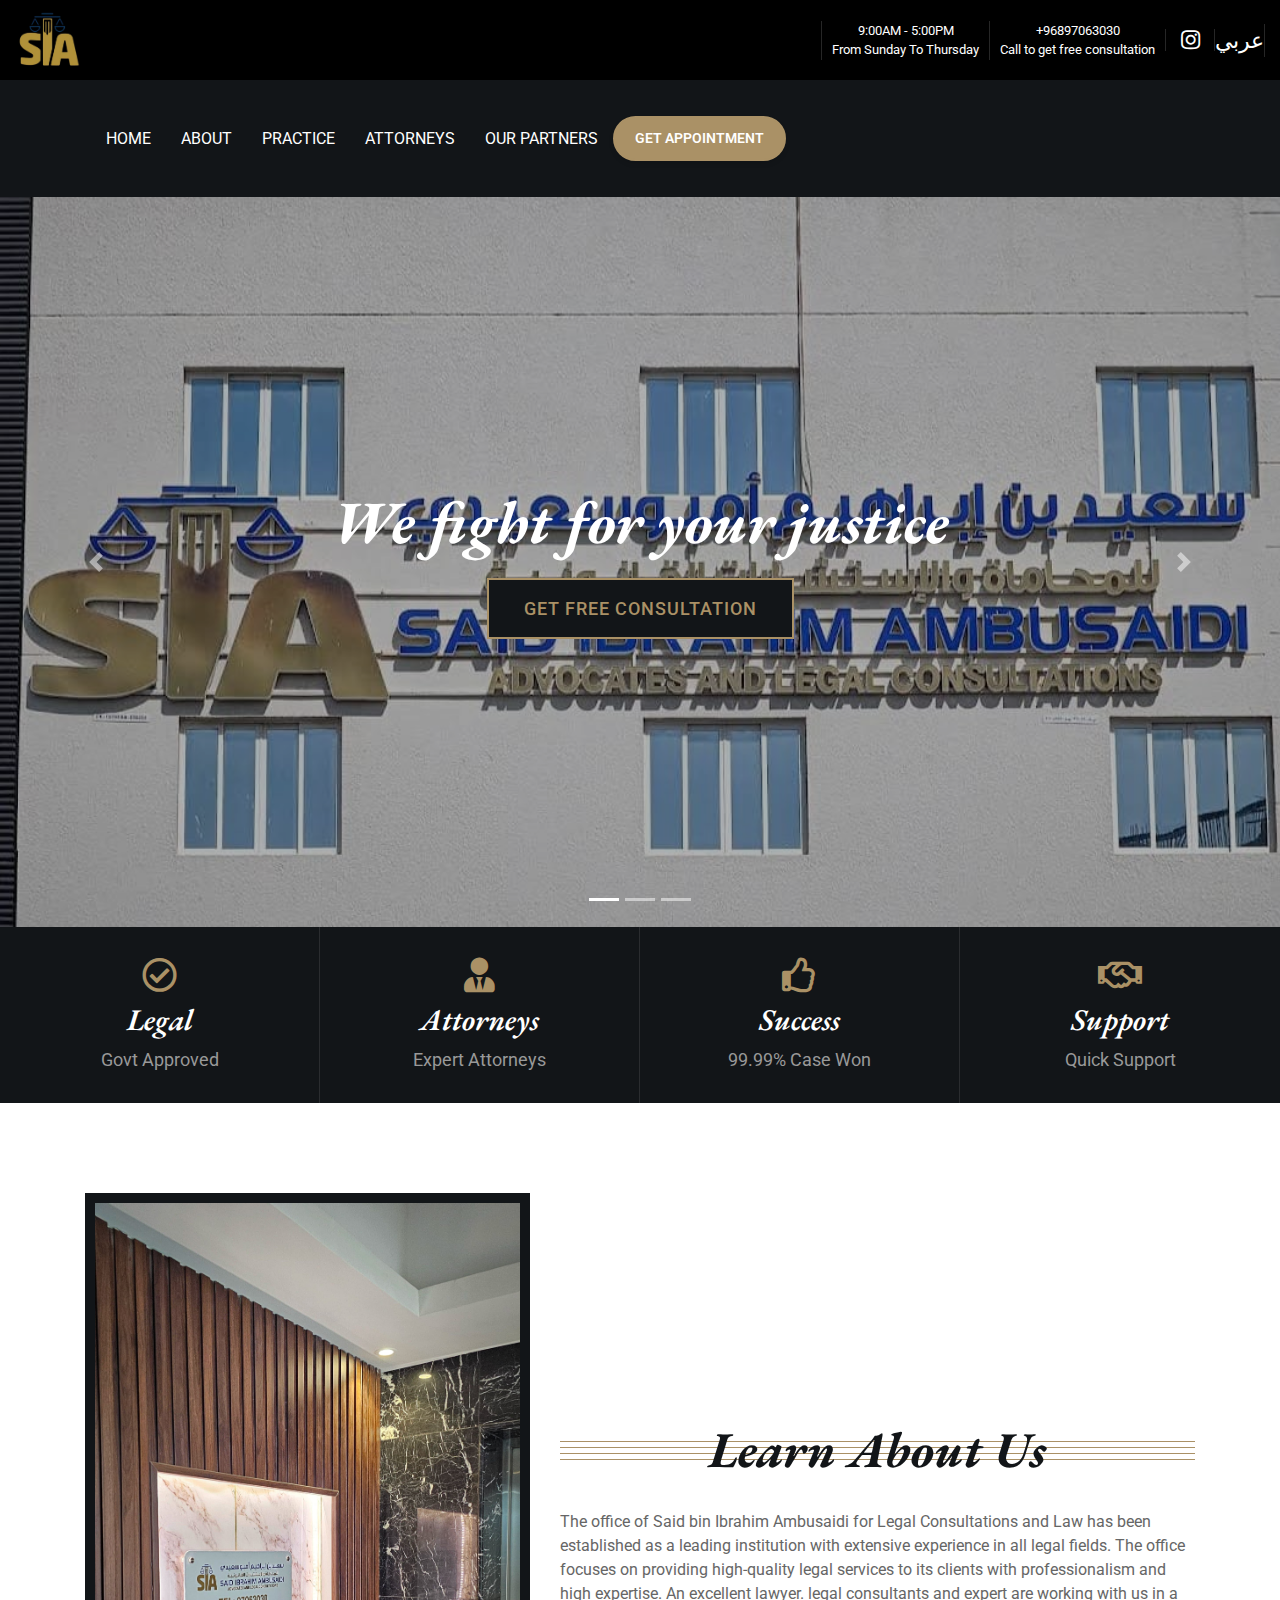
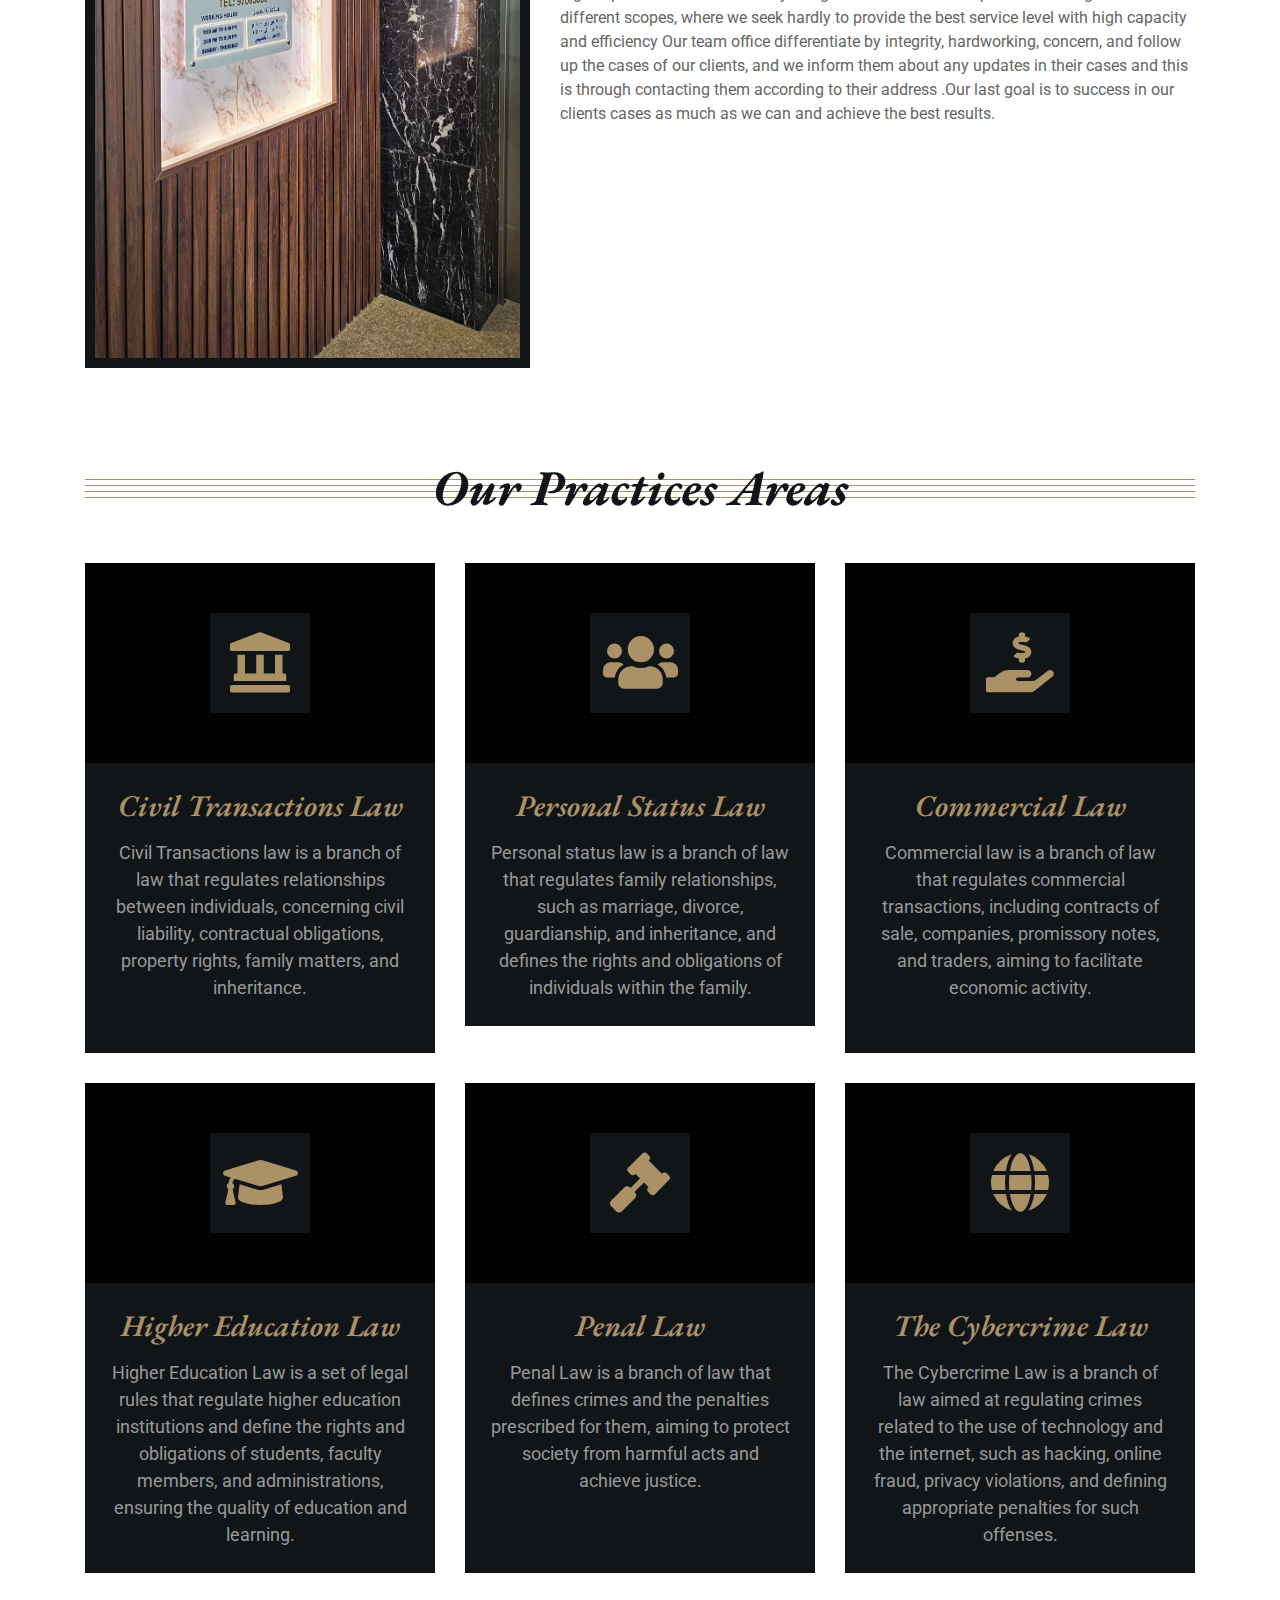
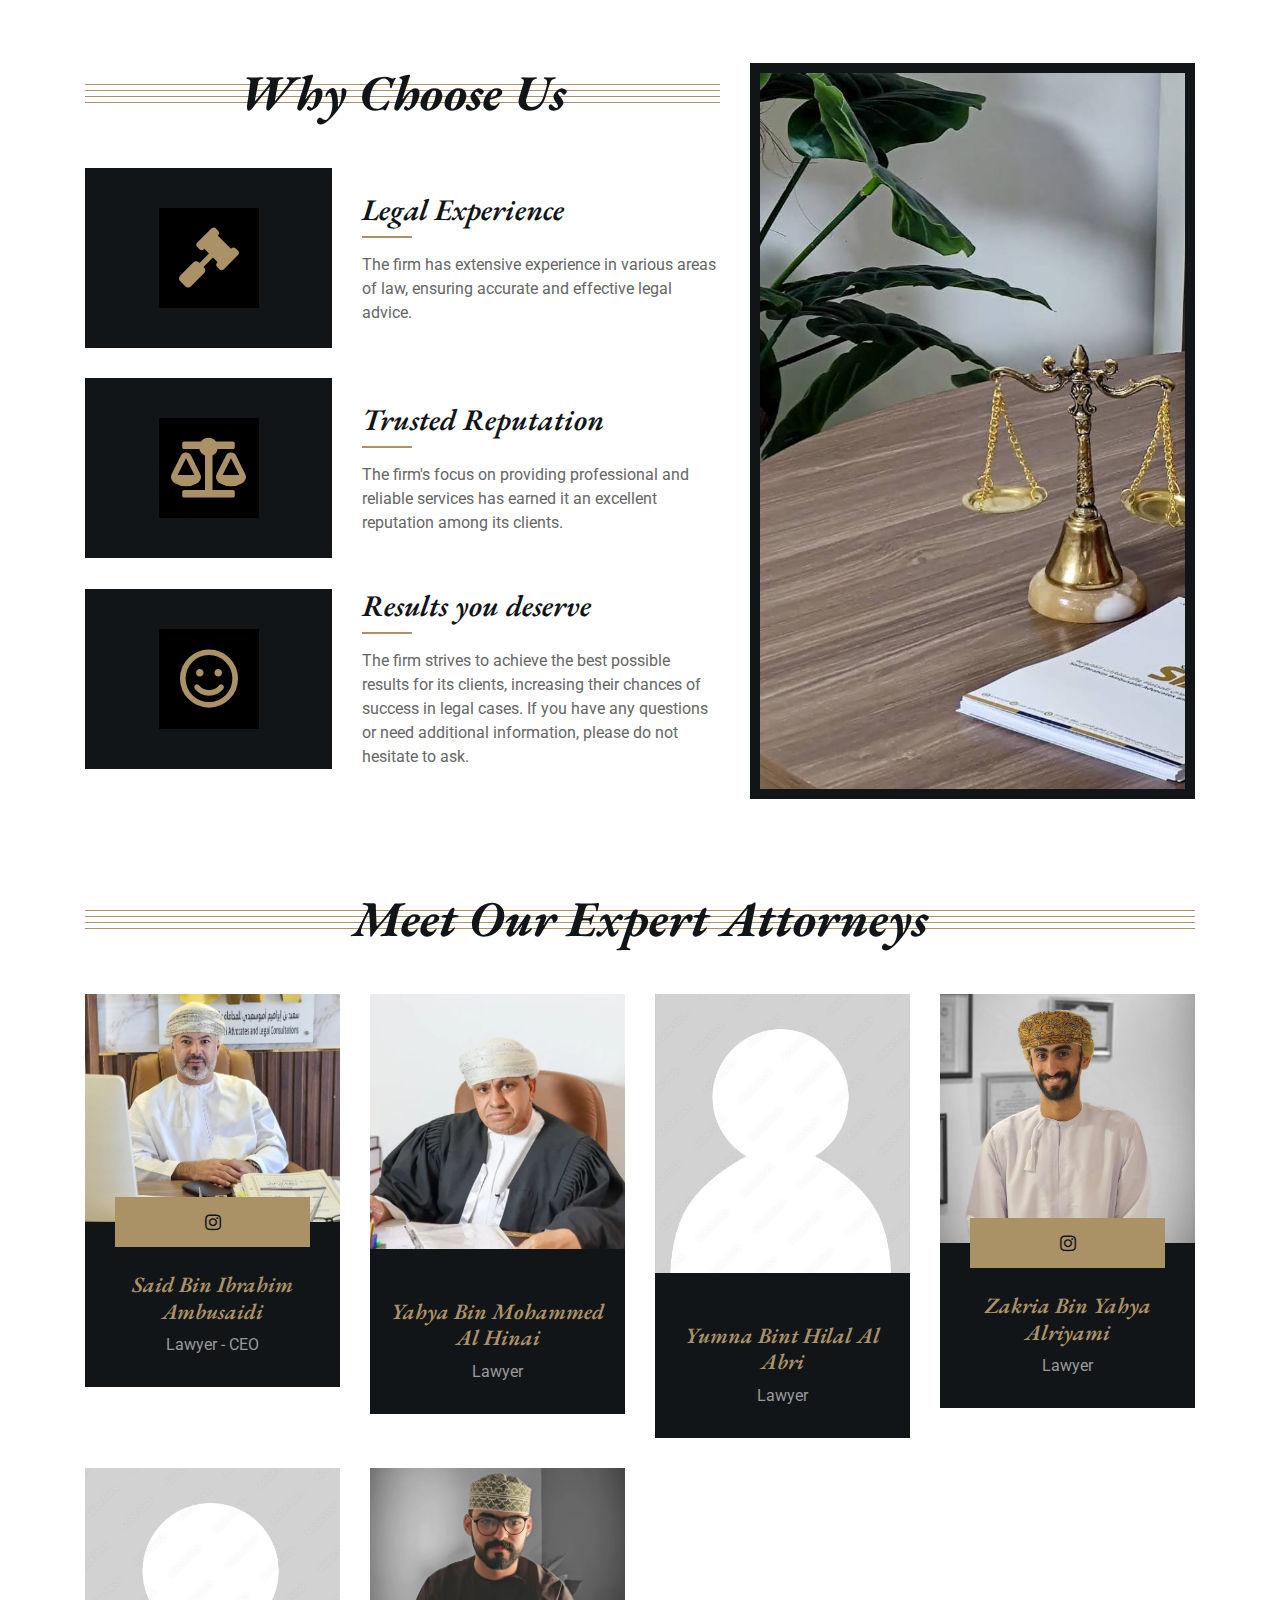
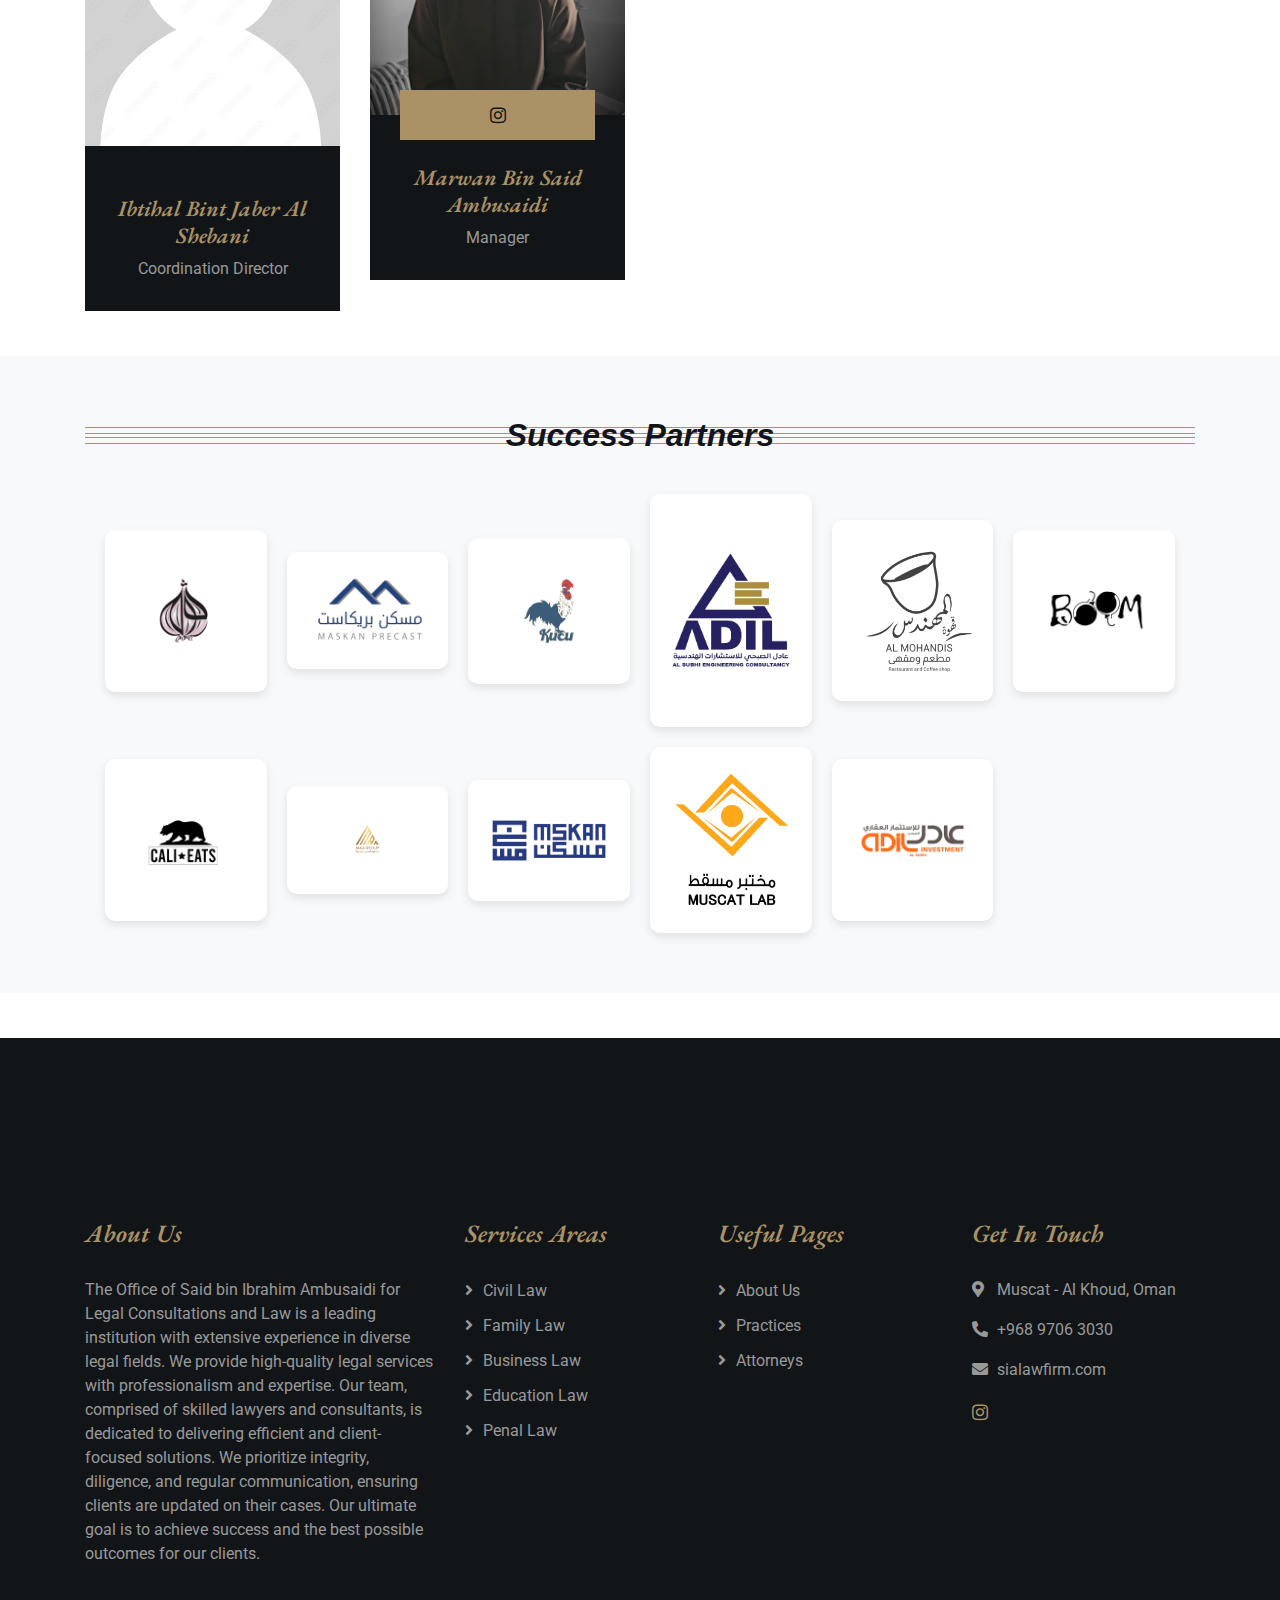
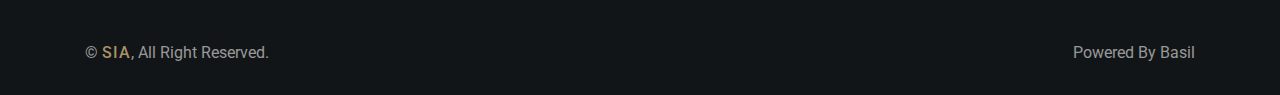
==== commit 2f2b5802: "Update en.html" ====
--- a/en.html
+++ b/en.html
@@ -340,104 +340,103 @@
             <!-- Feature End -->
             
             
-            <!-- Team Start -->
-            <div id="team" class="team">
-                <div class="container">
-                    <div class="section-header">
-                        <h2>Meet Our Expert Attorneys</h2>
-                    </div>
-                    <div class="row">
-                        <div class="col-lg-3 col-md-6">
-                            <div class="team-item">
-                                <div class="team-img">
-                                    <img src="img/said.jpg" alt="Said Image">
-                                </div>
-                                <div class="team-text">
-                                    <h2>Said Bin Ibrahim Ambusaidi</h2>
-                                    <p>Lawyer - CEO</p>
-                                    <div class="team-social">
-                                        <a href="https://www.instagram.com/said_ambusidi/" target="_blank"><i class="fab fa-instagram"></i></a>
-
-                                    </div>
-                                </div>
-                            </div>
-                        </div>
-                       
-                        </div>
-                       
-                        <div class="col-lg-3 col-md-6">
-                            <div class="team-item">
-                                <div class="team-img">
-                                    <img src="img/yahya.jpg" alt="Team Image">
-                                </div>
-                                <div class="team-text">
-                                    <h2>Yahya Bin Mohammed Al Hinai</h2>
-                                    <p>Lawyer</p>
-                                    
-                                </div>
-                            </div>
-                        </div>
-                        <div class="col-lg-3 col-md-6">
-                            <div class="team-item">
-                                <div class="team-img">
-                                    <img src="img/blank.jpg" alt="Team Image">
-                                </div>
-                                <div class="team-text">
-                                    <h2>Yumna Bint Hilal Al Abri</h2>
-                                    <p>Lawyer</p>
-                                    
-                                </div>
-                            </div>
-                        </div>
-
-			 <div class="col-lg-3 col-md-6">
-                            <div class="team-item">
-                                <div class="team-img">
-                                    <img src="img/zakariya.jpeg" alt="Zakaria Image">
-                                </div>
-                                <div class="team-text">
-                                    <h2>Zakria Bin Yahya Alriyami</h2>
-                                    <p>Lawyer</p>
-                                    <div class="team-social">
-                                        <a href="https://www.instagram.com/llzak7/" target="_blank"><i class="fab fa-instagram"></i></a>
-
-                                    </div>
-                                </div>
-                            </div>
-                       
-			
-                        <div class="col-lg-3 col-md-6">
-                            <div class="team-item">
-                                <div class="team-img">
-                                    <img src="img/blank.jpg" alt="Team Image">
-                                </div>
-                                <div class="team-text">
-                                    <h2>Ibtihal Bint  Jaber Al Shebani</h2>
-                                    <p>Coordination Director</p>
-                                    
-                                </div>
-                            </div>
-                        </div>
-			 <div class="col-lg-3 col-md-6">
-                            <div class="team-item">
-                                <div class="team-img">
-                                    <img src="img/marwan.jpeg" alt="Marwan Image">
-                                </div>
-                                <div class="team-text">
-                                    <h2>Marwan Bin Said Ambusaidi</h2>
-                                    <p>Manager</p>
-                                    <div class="team-social">
-                                        <a href="https://www.instagram.com/marwan_ambusaidi/" target="_blank"><i class="fab fa-instagram"></i></a>
-
-                                    </div>
-                                </div>
-                            </div>
-
-			 </div>
-                    </div>
-                </div>
-            </div>
-            <!-- Team End -->
+          <!-- Team Start -->
+<div id="team" class="team">
+    <div class="container">
+        <div class="section-header">
+            <h2>Meet Our Expert Attorneys</h2>
+        </div>
+        <div class="row">
+            <!-- Team Member 1 -->
+            <div class="col-lg-3 col-md-6">
+                <div class="team-item">
+                    <div class="team-img">
+                        <img src="img/said.jpg" alt="Said Image">
+                    </div>
+                    <div class="team-text">
+                        <h2>Said Bin Ibrahim Ambusaidi</h2>
+                        <p>Lawyer - CEO</p>
+                        <div class="team-social">
+                            <a href="https://www.instagram.com/said_ambusidi/" target="_blank"><i class="fab fa-instagram"></i></a>
+                        </div>
+                    </div>
+                </div>
+            </div>
+
+            <!-- Team Member 2 -->
+            <div class="col-lg-3 col-md-6">
+                <div class="team-item">
+                    <div class="team-img">
+                        <img src="img/yahya.jpg" alt="Yahya Image">
+                    </div>
+                    <div class="team-text">
+                        <h2>Yahya Bin Mohammed Al Hinai</h2>
+                        <p>Lawyer</p>
+                    </div>
+                </div>
+            </div>
+
+            <!-- Team Member 3 -->
+            <div class="col-lg-3 col-md-6">
+                <div class="team-item">
+                    <div class="team-img">
+                        <img src="img/blank.jpg" alt="Yumna Image">
+                    </div>
+                    <div class="team-text">
+                        <h2>Yumna Bint Hilal Al Abri</h2>
+                        <p>Lawyer</p>
+                    </div>
+                </div>
+            </div>
+
+            <!-- Team Member 4 -->
+            <div class="col-lg-3 col-md-6">
+                <div class="team-item">
+                    <div class="team-img">
+                        <img src="img/zakariya.jpeg" alt="Zakaria Image">
+                    </div>
+                    <div class="team-text">
+                        <h2>Zakria Bin Yahya Alriyami</h2>
+                        <p>Lawyer</p>
+                        <div class="team-social">
+                            <a href="https://www.instagram.com/llzak7/" target="_blank"><i class="fab fa-instagram"></i></a>
+                        </div>
+                    </div>
+                </div>
+            </div>
+
+            <!-- Team Member 5 -->
+            <div class="col-lg-3 col-md-6">
+                <div class="team-item">
+                    <div class="team-img">
+                        <img src="img/blank.jpg" alt="Ibtihal Image">
+                    </div>
+                    <div class="team-text">
+                        <h2>Ibtihal Bint Jaber Al Shebani</h2>
+                        <p>Coordination Director</p>
+                    </div>
+                </div>
+            </div>
+
+            <!-- Team Member 6 -->
+            <div class="col-lg-3 col-md-6">
+                <div class="team-item">
+                    <div class="team-img">
+                        <img src="img/marwan.jpeg" alt="Marwan Image">
+                    </div>
+                    <div class="team-text">
+                        <h2>Marwan Bin Said Ambusaidi</h2>
+                        <p>Manager</p>
+                        <div class="team-social">
+                            <a href="https://www.instagram.com/marwan_ambusaidi/" target="_blank"><i class="fab fa-instagram"></i></a>
+                        </div>
+                    </div>
+                </div>
+            </div>
+        </div>
+    </div>
+</div>
+<!-- Team End -->
 
 
             
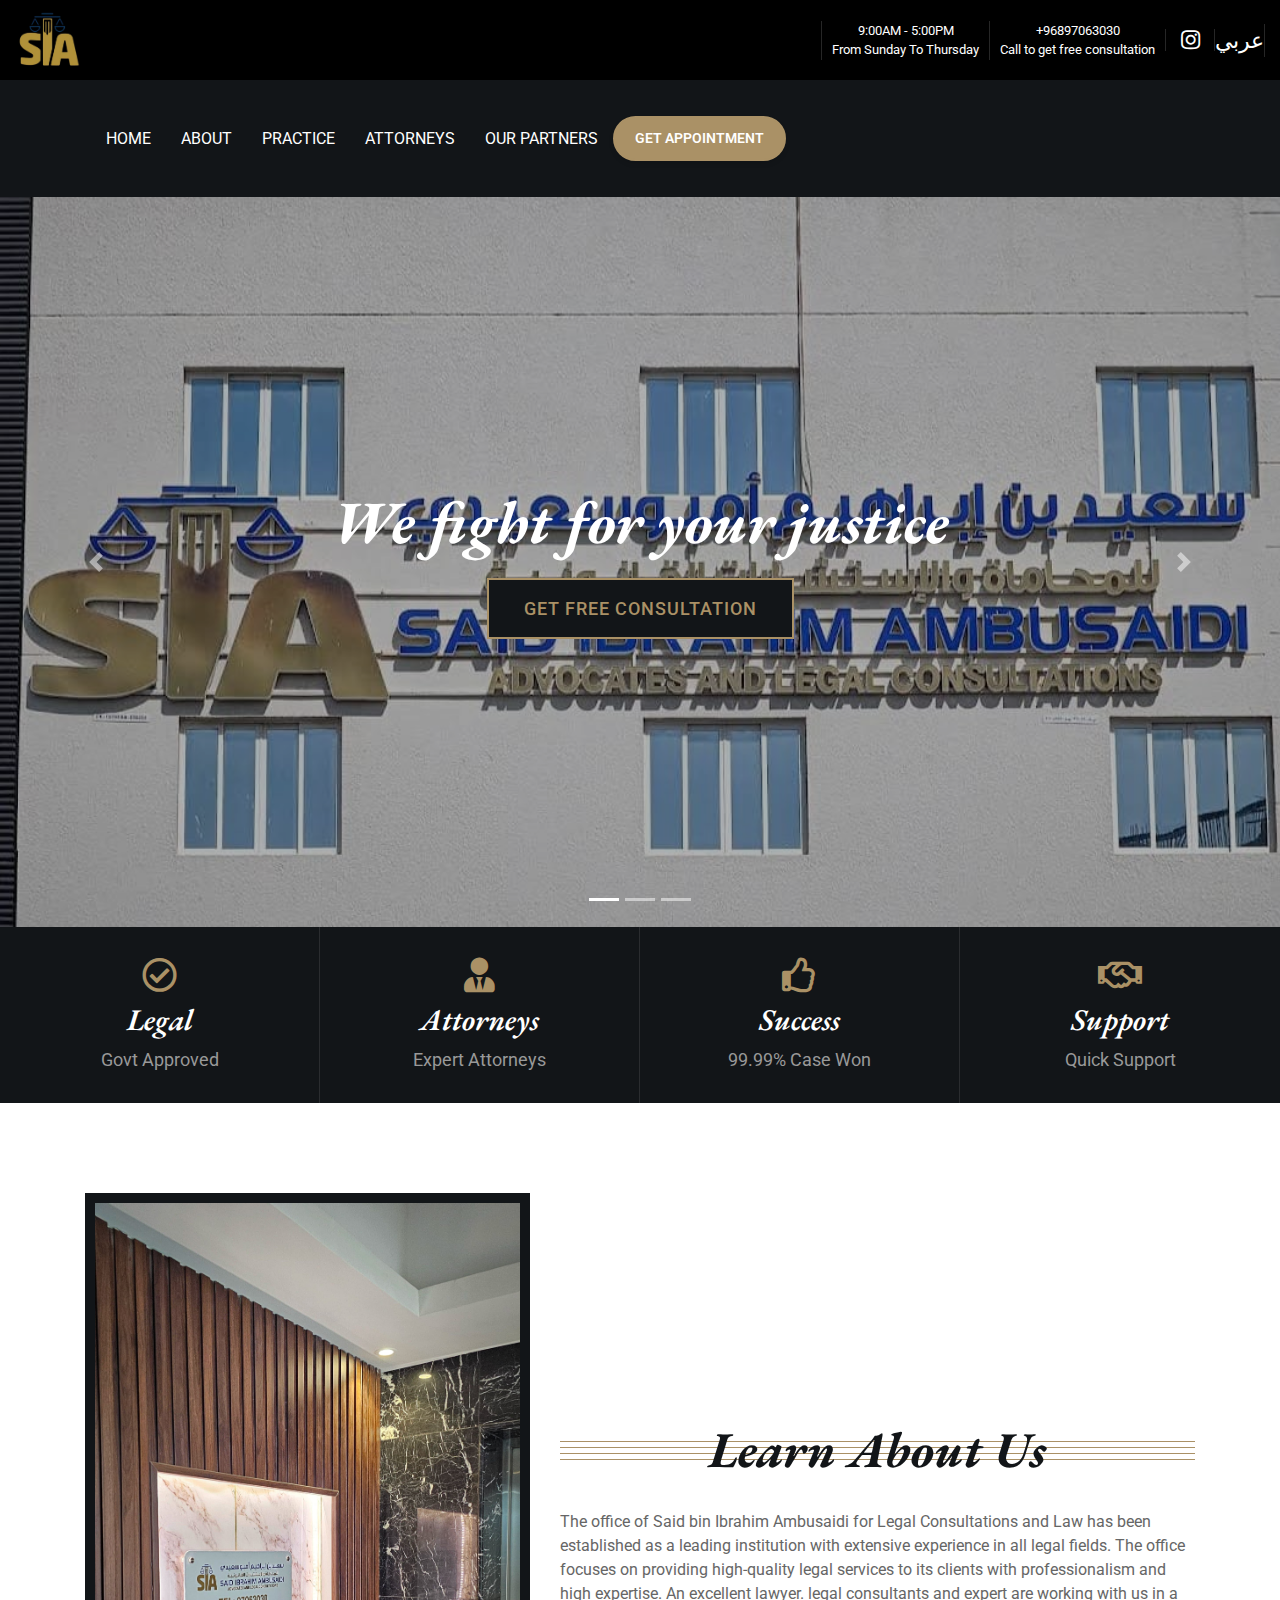
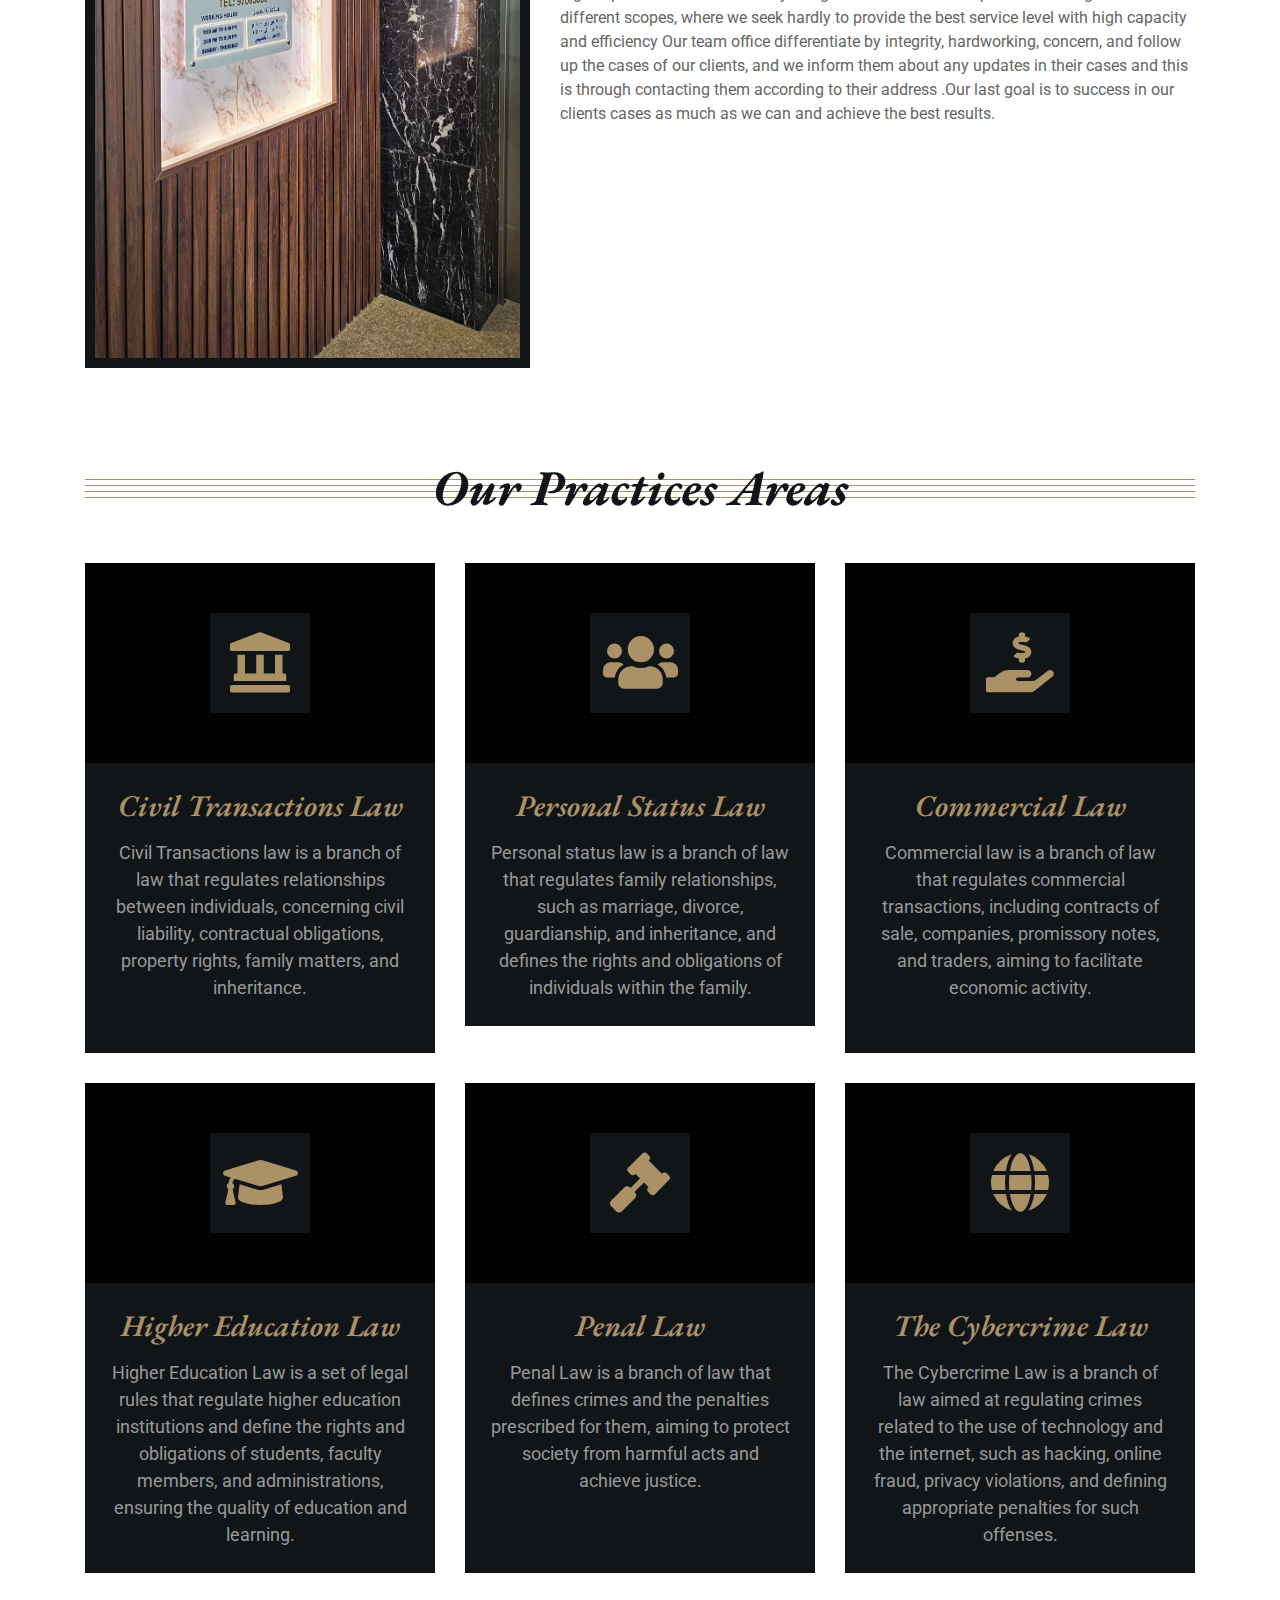
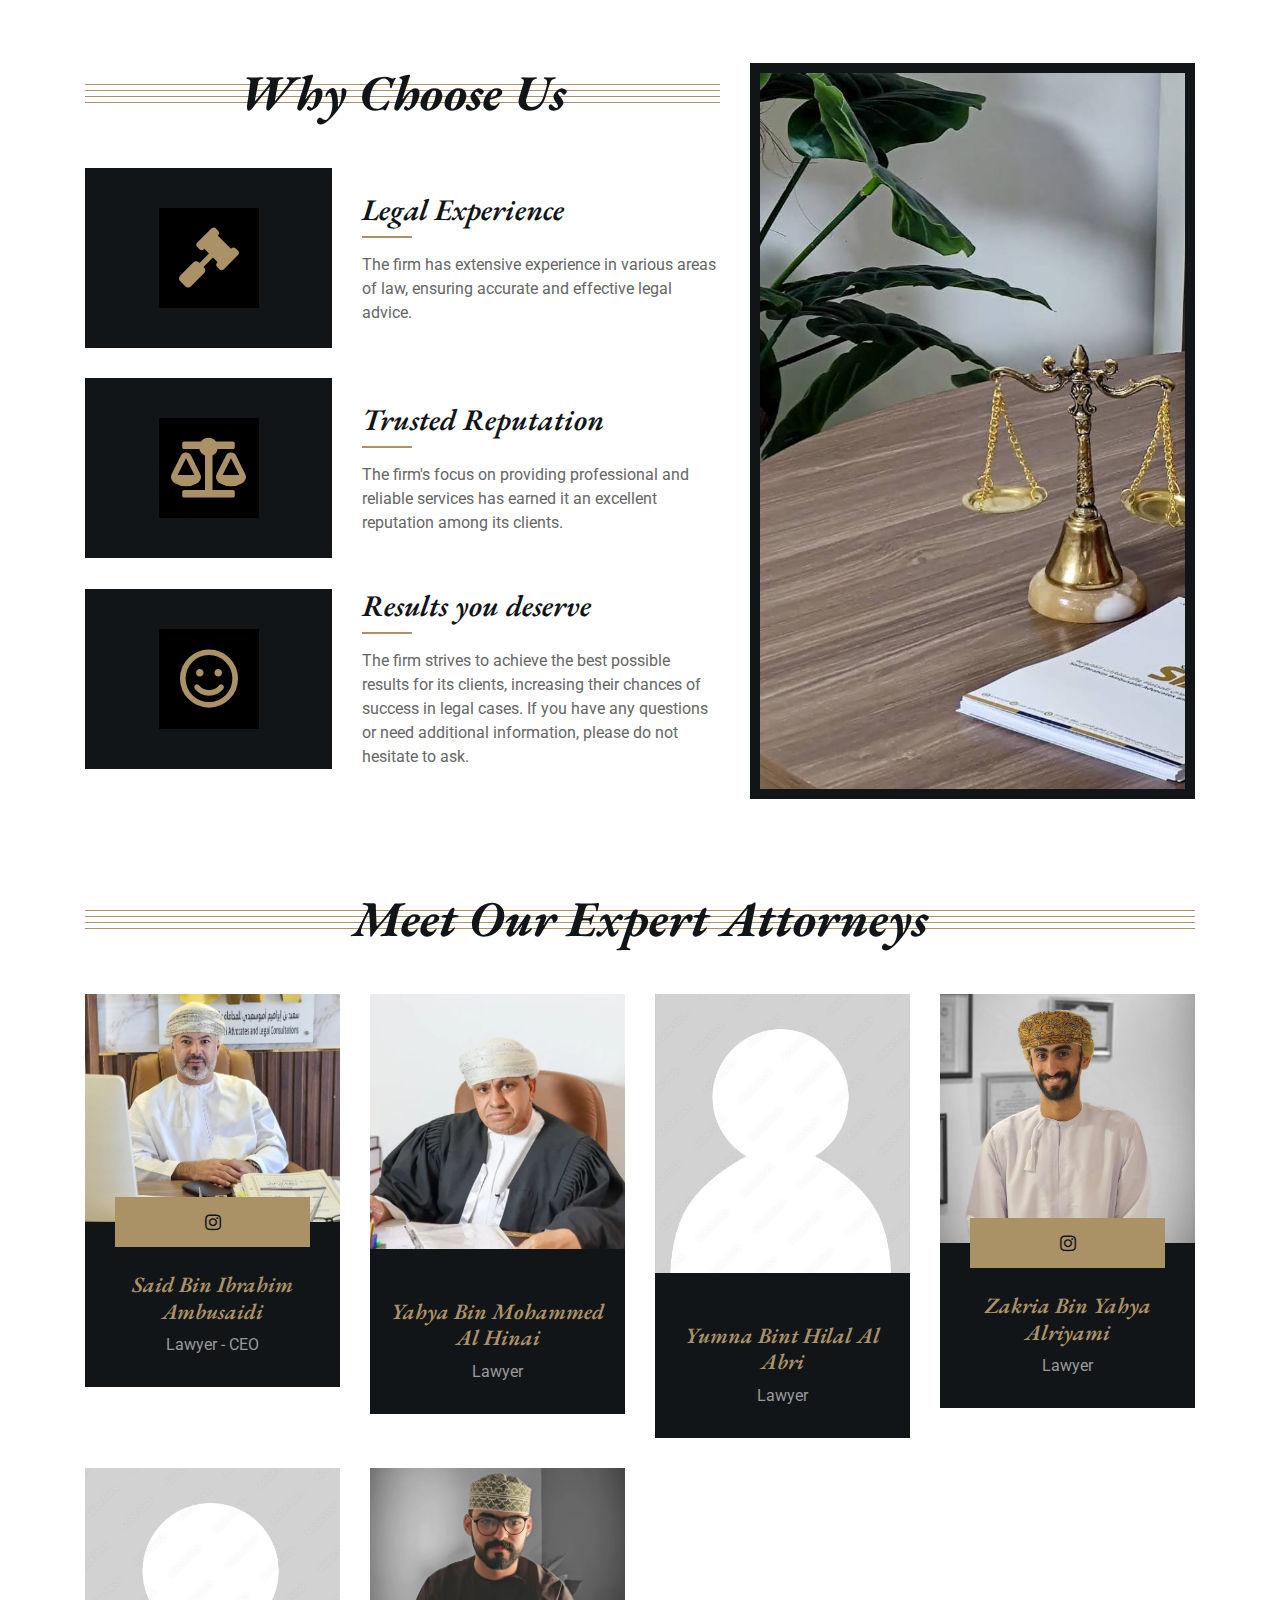
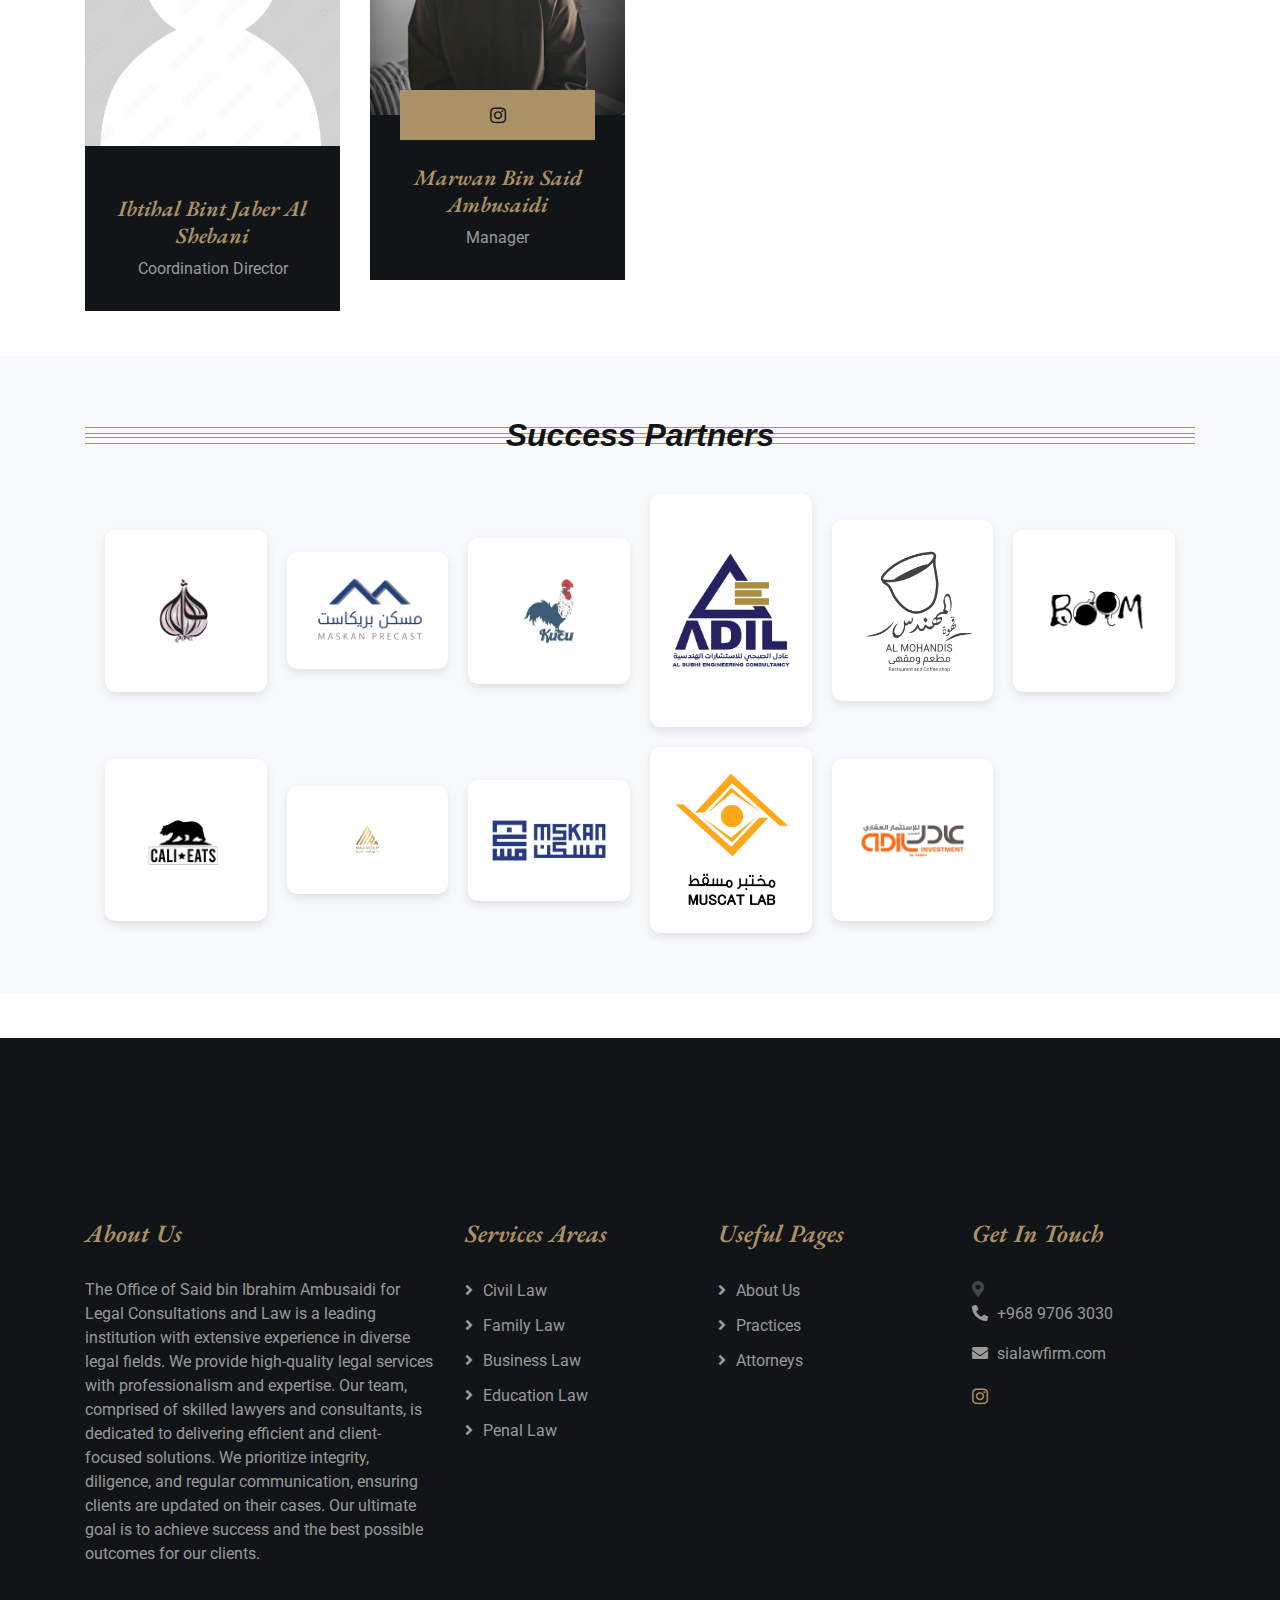
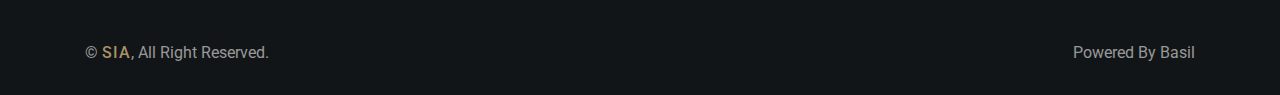
==== commit ed34b2ed: "Update en.html" ====
--- a/en.html
+++ b/en.html
@@ -525,7 +525,7 @@
                         <div class="col-md-6 col-lg-4">
                             <div class="footer-contact">
                                 <h2>Get In Touch</h2>
-                                <p><i class="fa fa-map-marker-alt"></i>Muscat - Al Khoud, Oman                                </p>
+                                <a href="https://maps.app.goo.gl/tD8fCXT9x3HHtCG5A" target="_blank"><i class="fa fa-map-marker-alt"></i></a>
                                 <p><i class="fa fa-phone-alt"></i>+968 9706 3030</p>
                                 <p><i class="fa fa-envelope"></i>sialawfirm.com</p>
                                 <div class="footer-social">
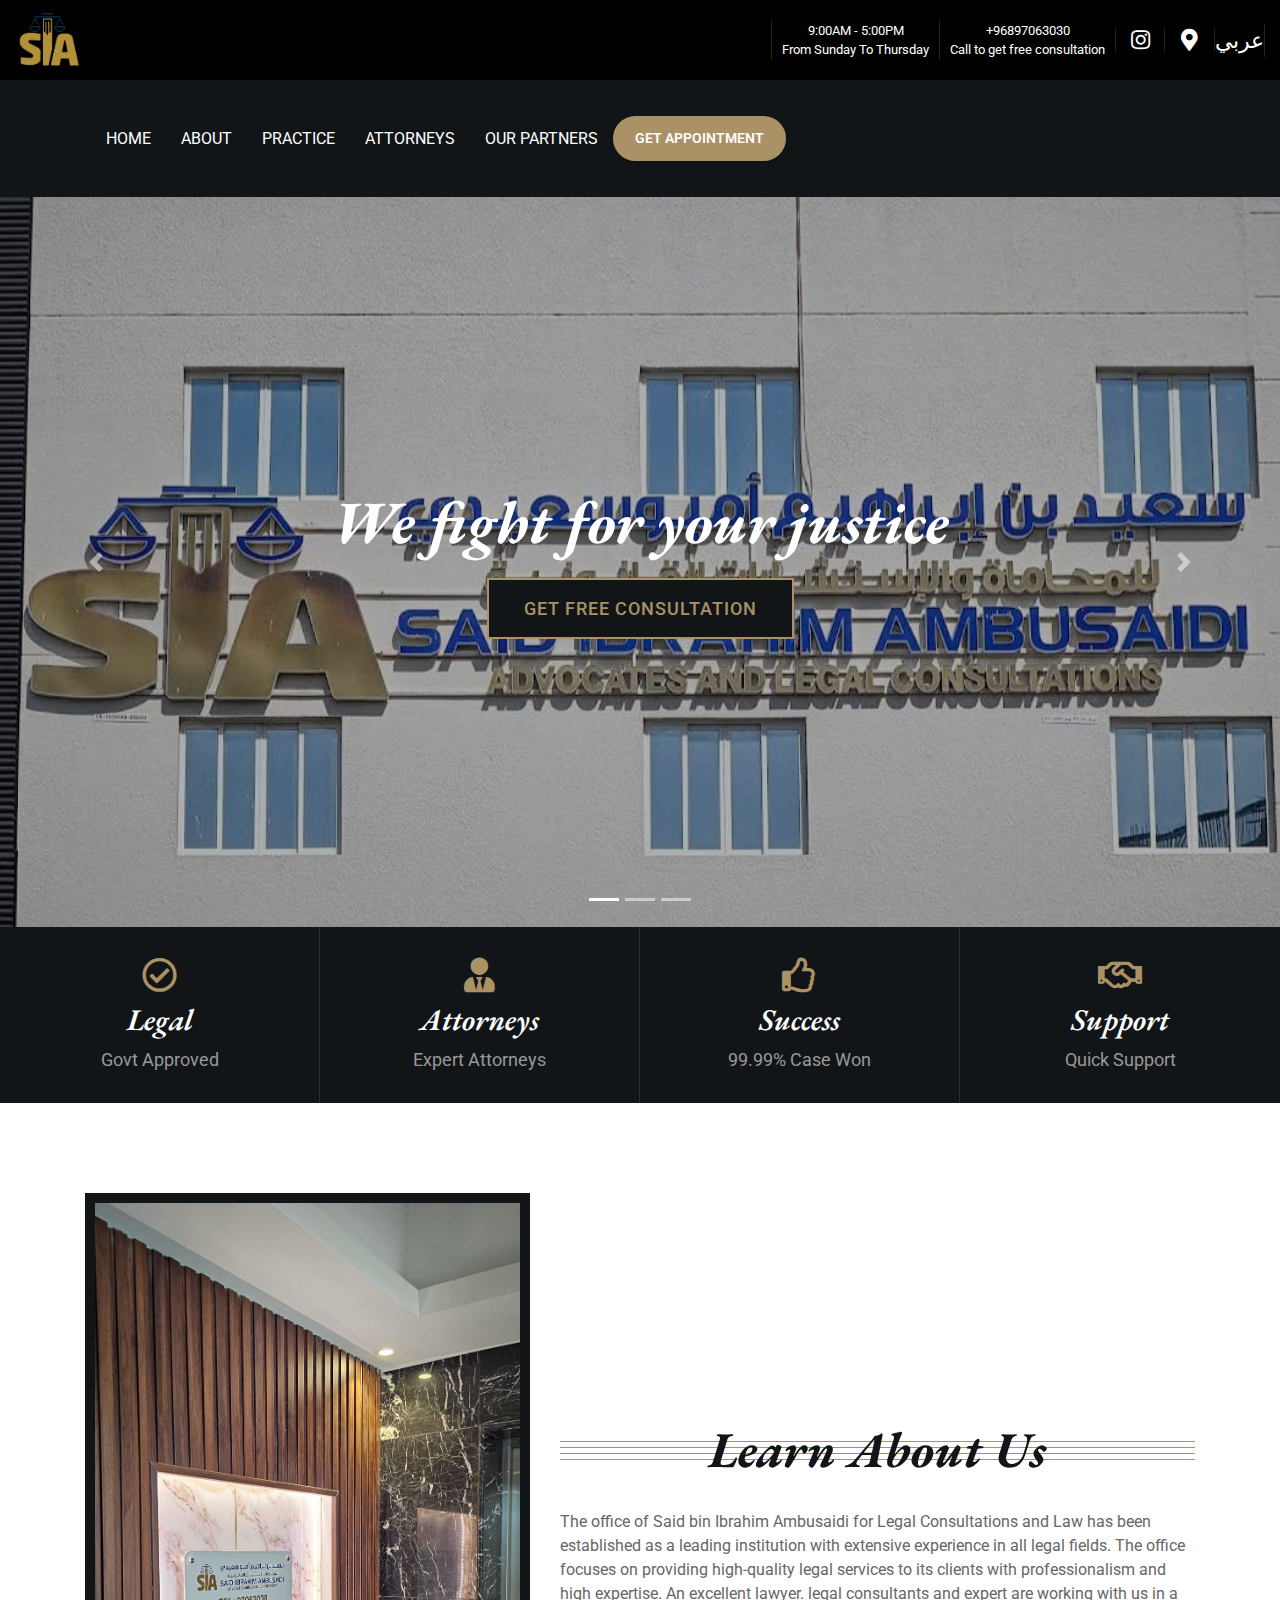
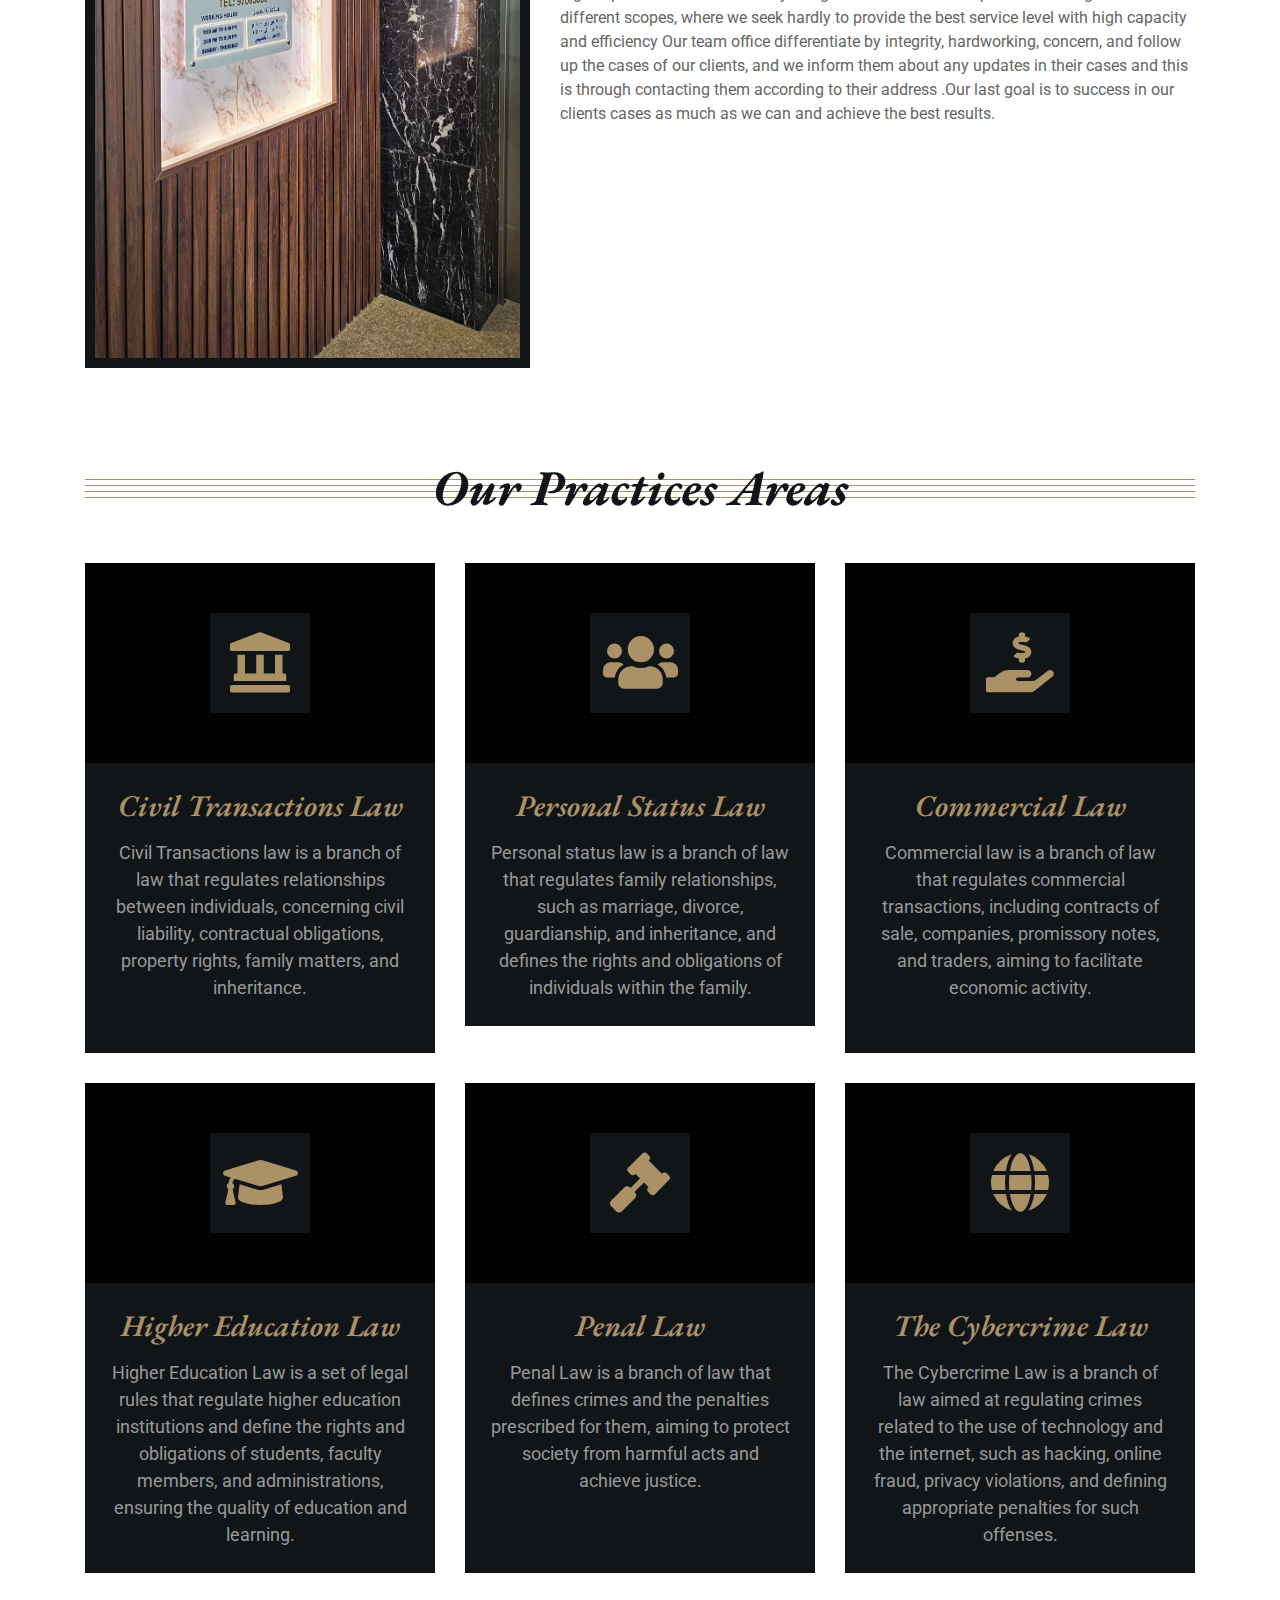
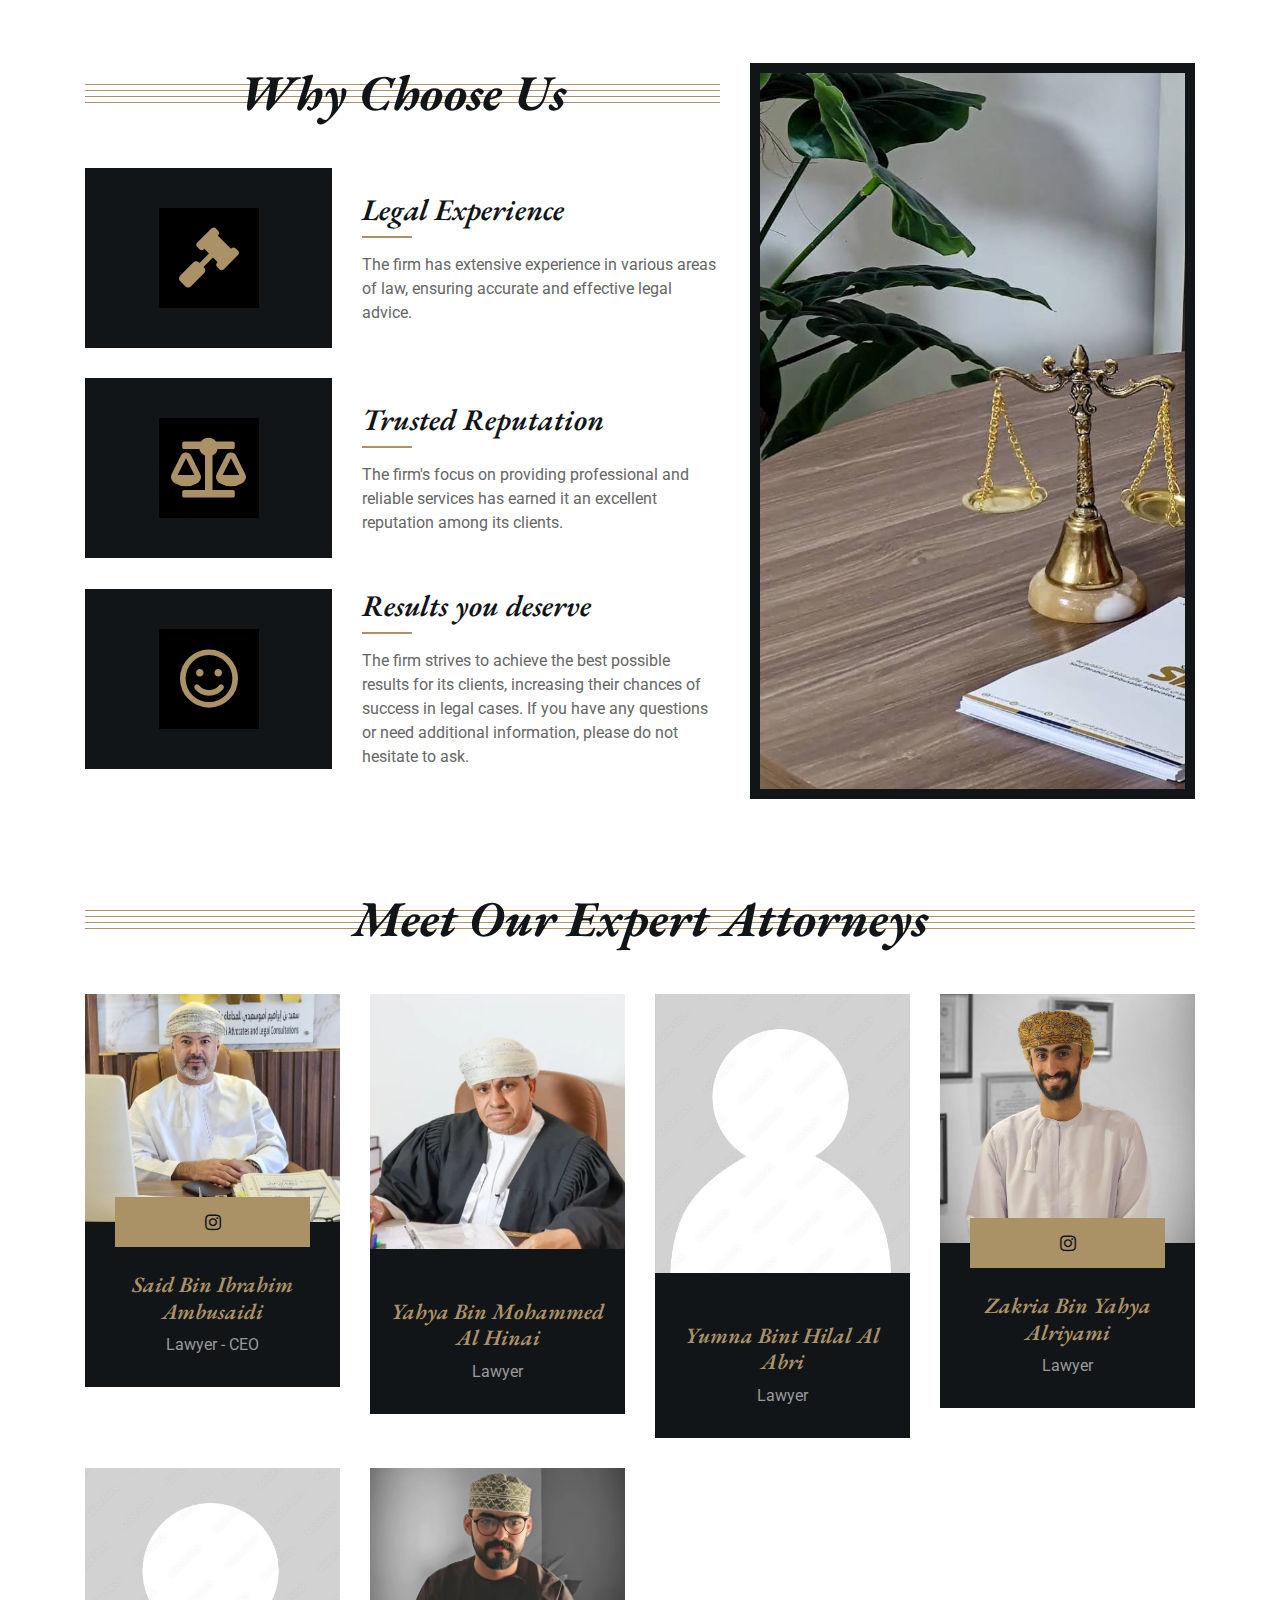
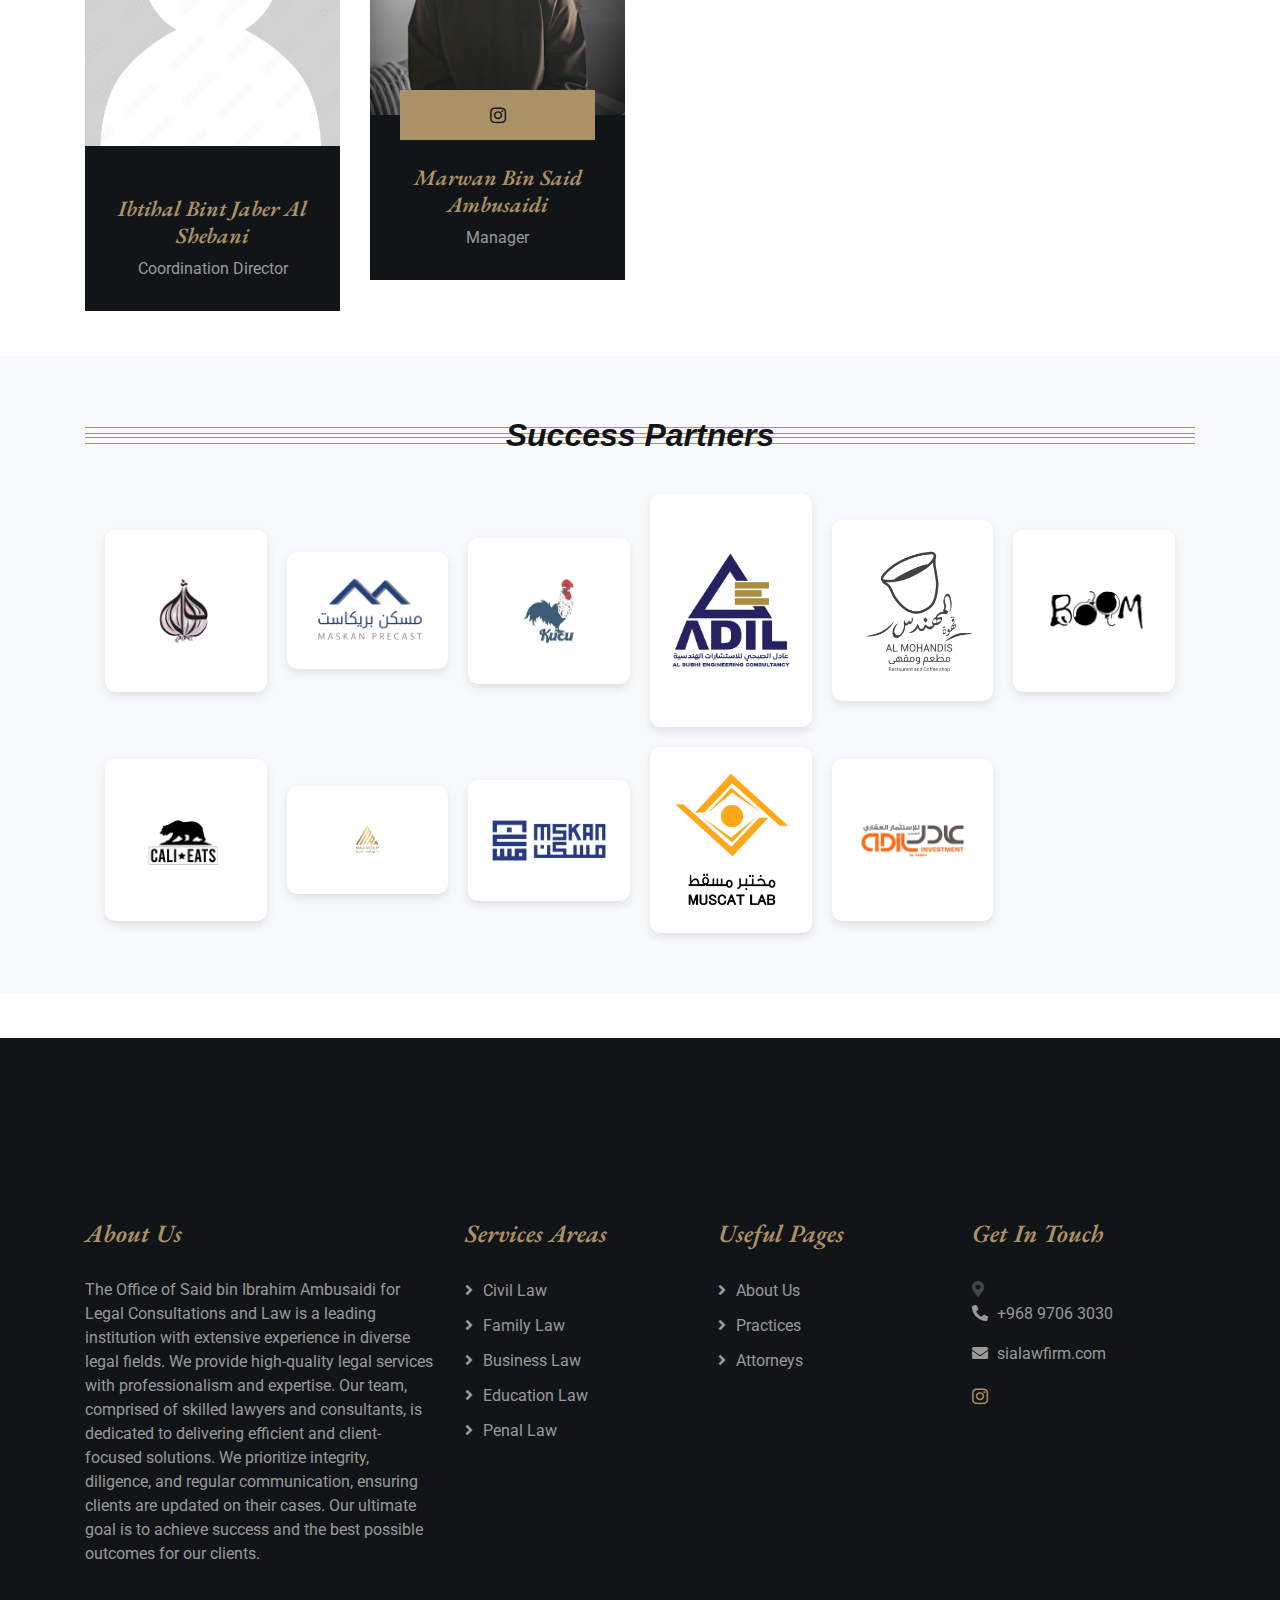
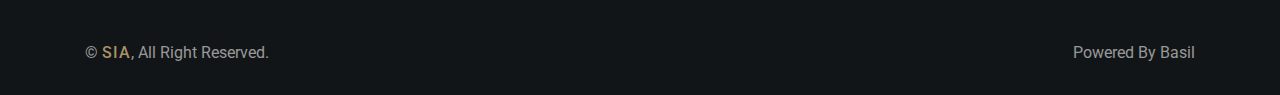
==== commit a18c6d35: "Update en.html" ====
--- a/en.html
+++ b/en.html
@@ -55,6 +55,9 @@
                     <div class="social">
                         <a href="https://www.instagram.com/said_ambusidi/" target="_blank">
                             <i class="fab fa-instagram"></i>
+                        </a>
+			    <a href="https://maps.app.goo.gl/tD8fCXT9x3HHtCG5A" target="_blank" rel="noopener noreferrer">
+                            <i class="fas fa-map-marker-alt"></i>
                         </a>
                         <a href="index.html">عربي</a>
                     </div>
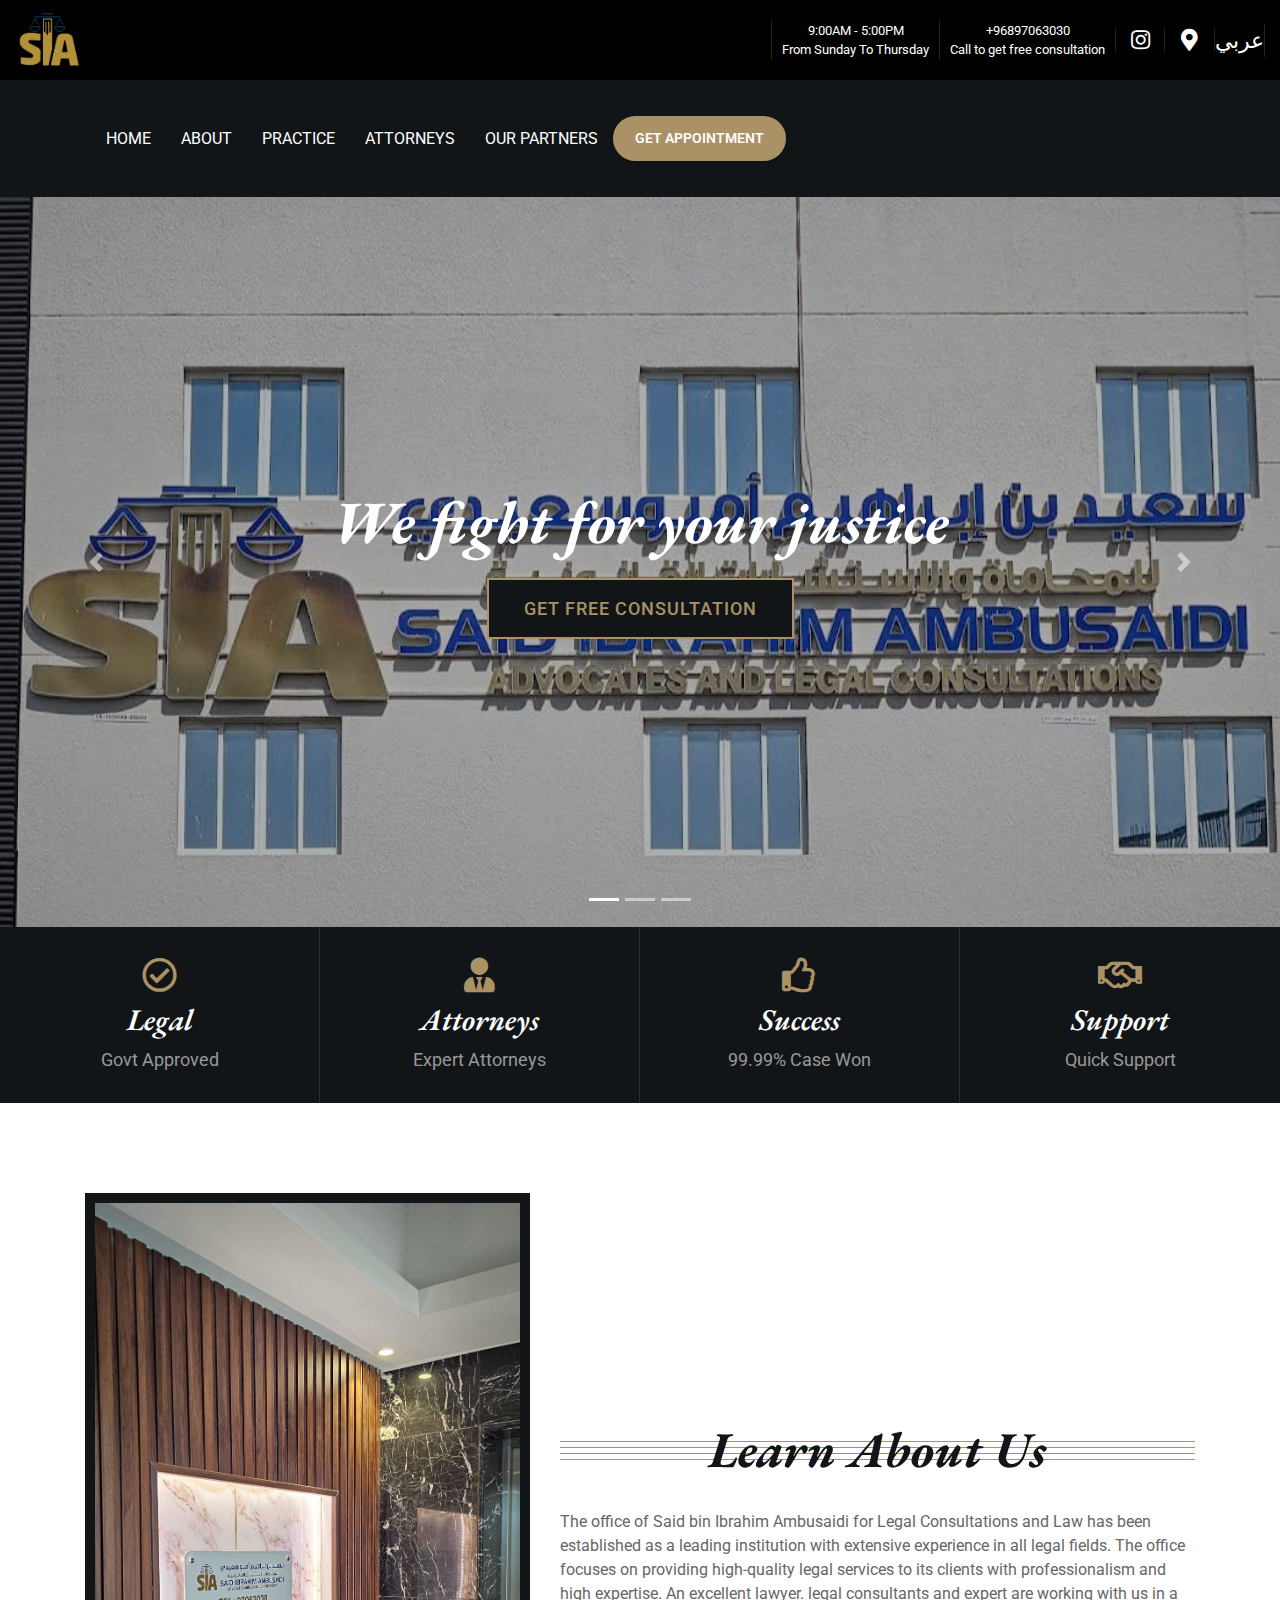
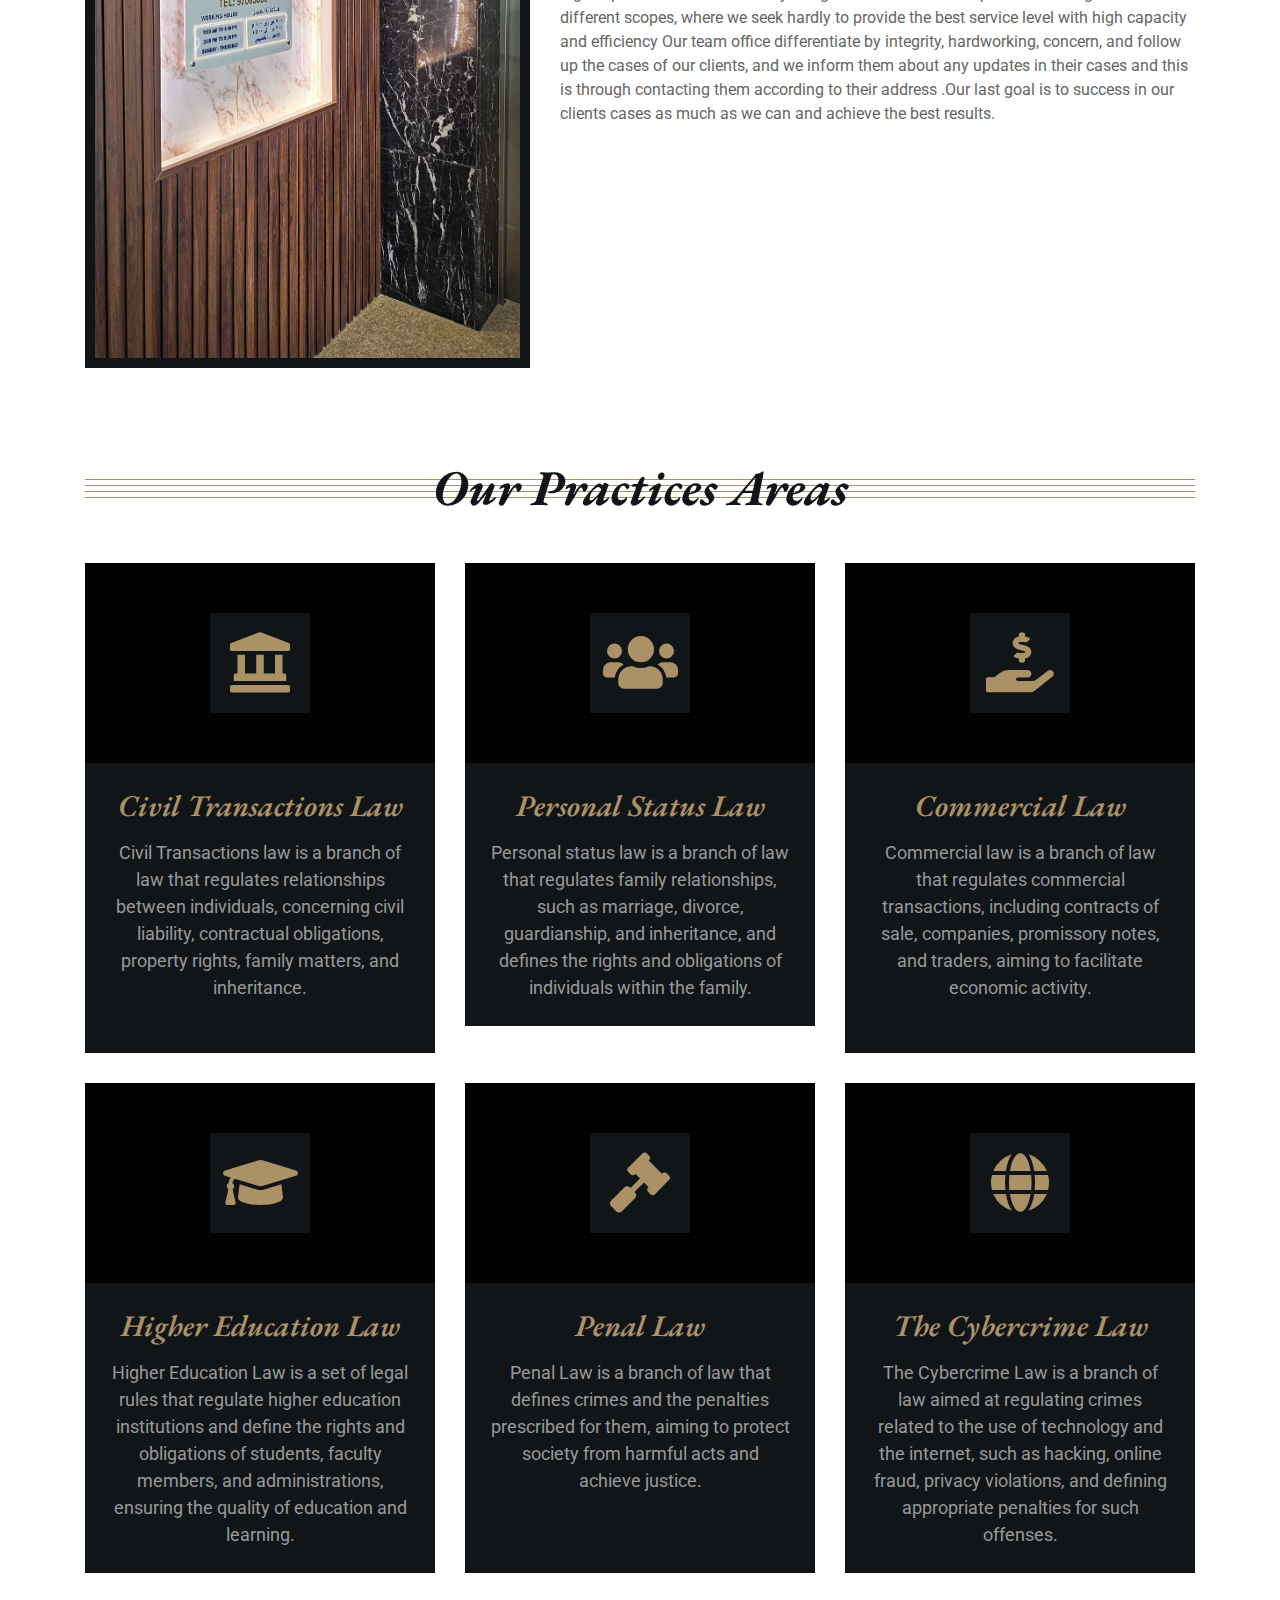
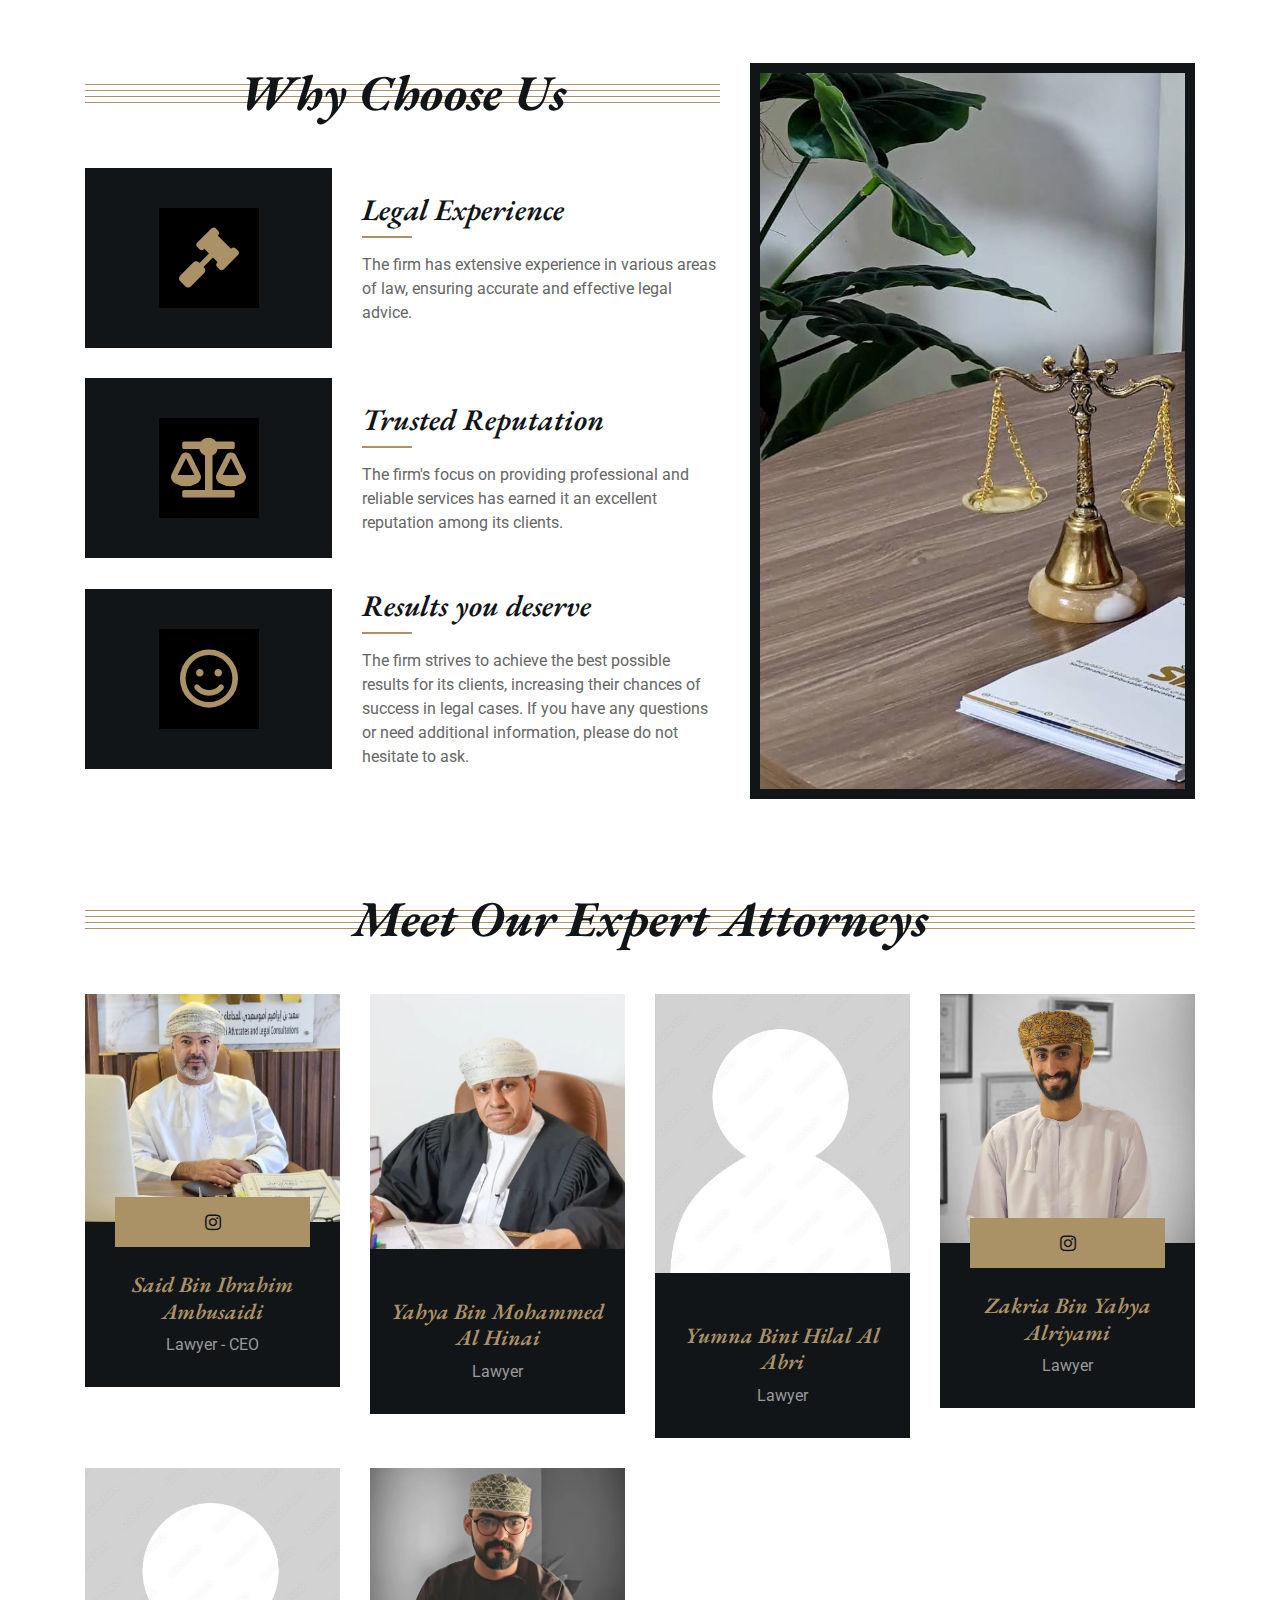
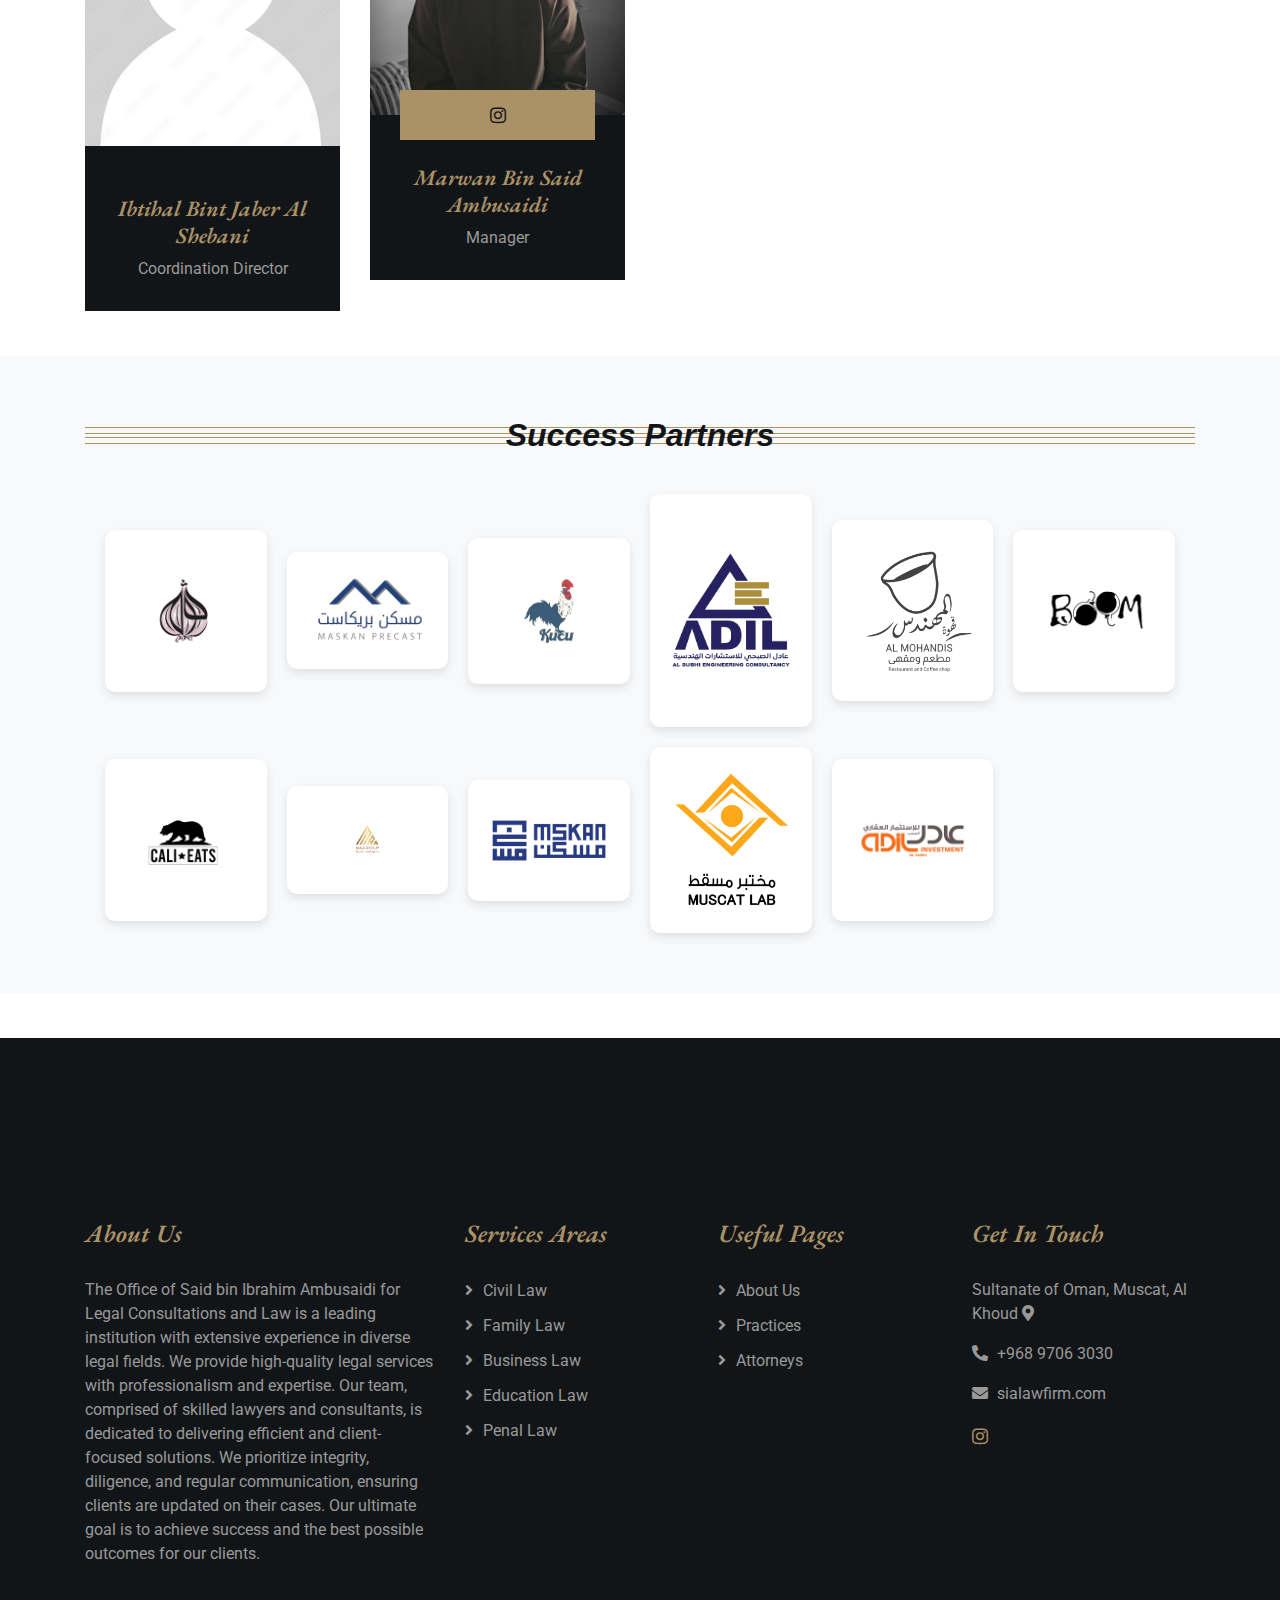
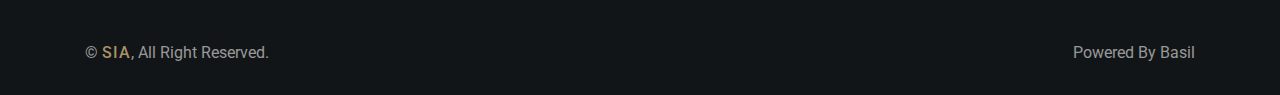
==== commit a6f23526: "Update en.html" ====
--- a/en.html
+++ b/en.html
@@ -528,7 +528,7 @@
                         <div class="col-md-6 col-lg-4">
                             <div class="footer-contact">
                                 <h2>Get In Touch</h2>
-                                <a href="https://maps.app.goo.gl/tD8fCXT9x3HHtCG5A" target="_blank"><i class="fa fa-map-marker-alt"></i></a>
+				<p>Sultanate of Oman, Muscat, Al Khoud <i class="fas fa-map-marker-alt"></i></p> 
                                 <p><i class="fa fa-phone-alt"></i>+968 9706 3030</p>
                                 <p><i class="fa fa-envelope"></i>sialawfirm.com</p>
                                 <div class="footer-social">
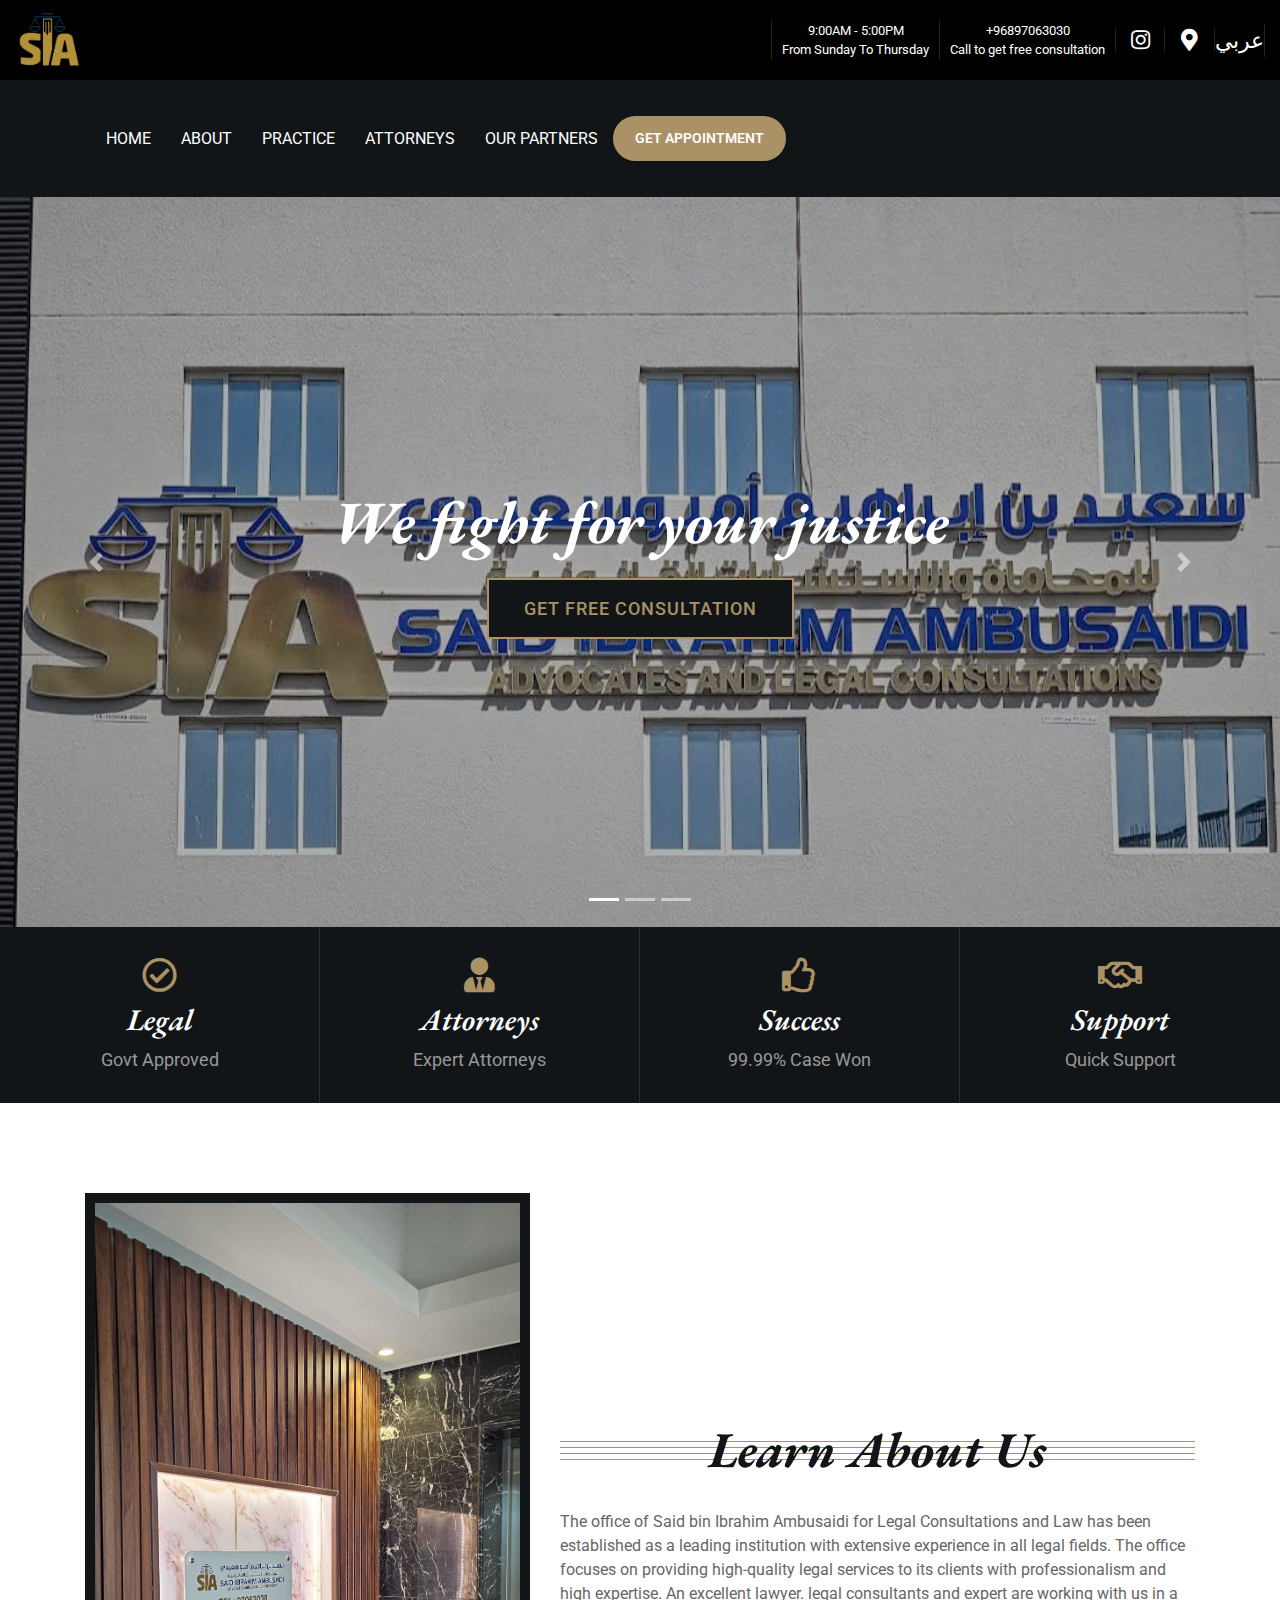
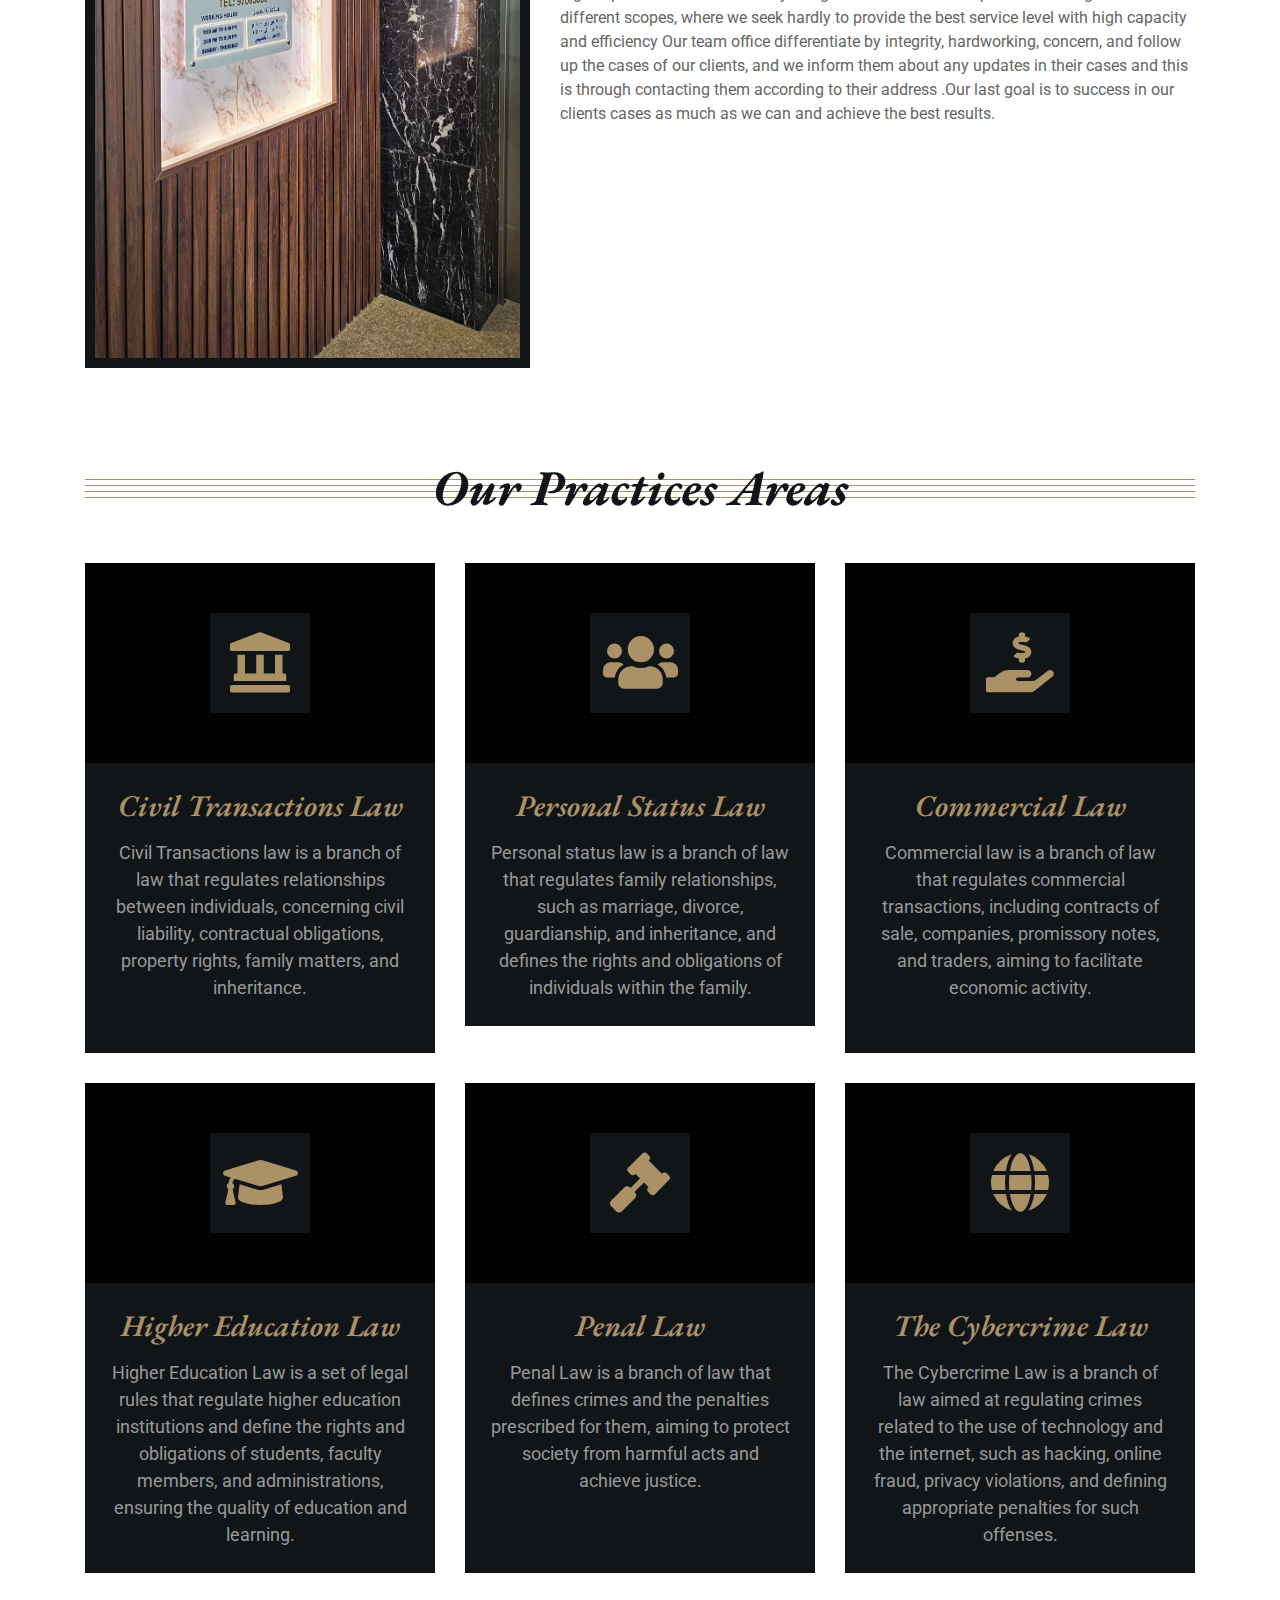
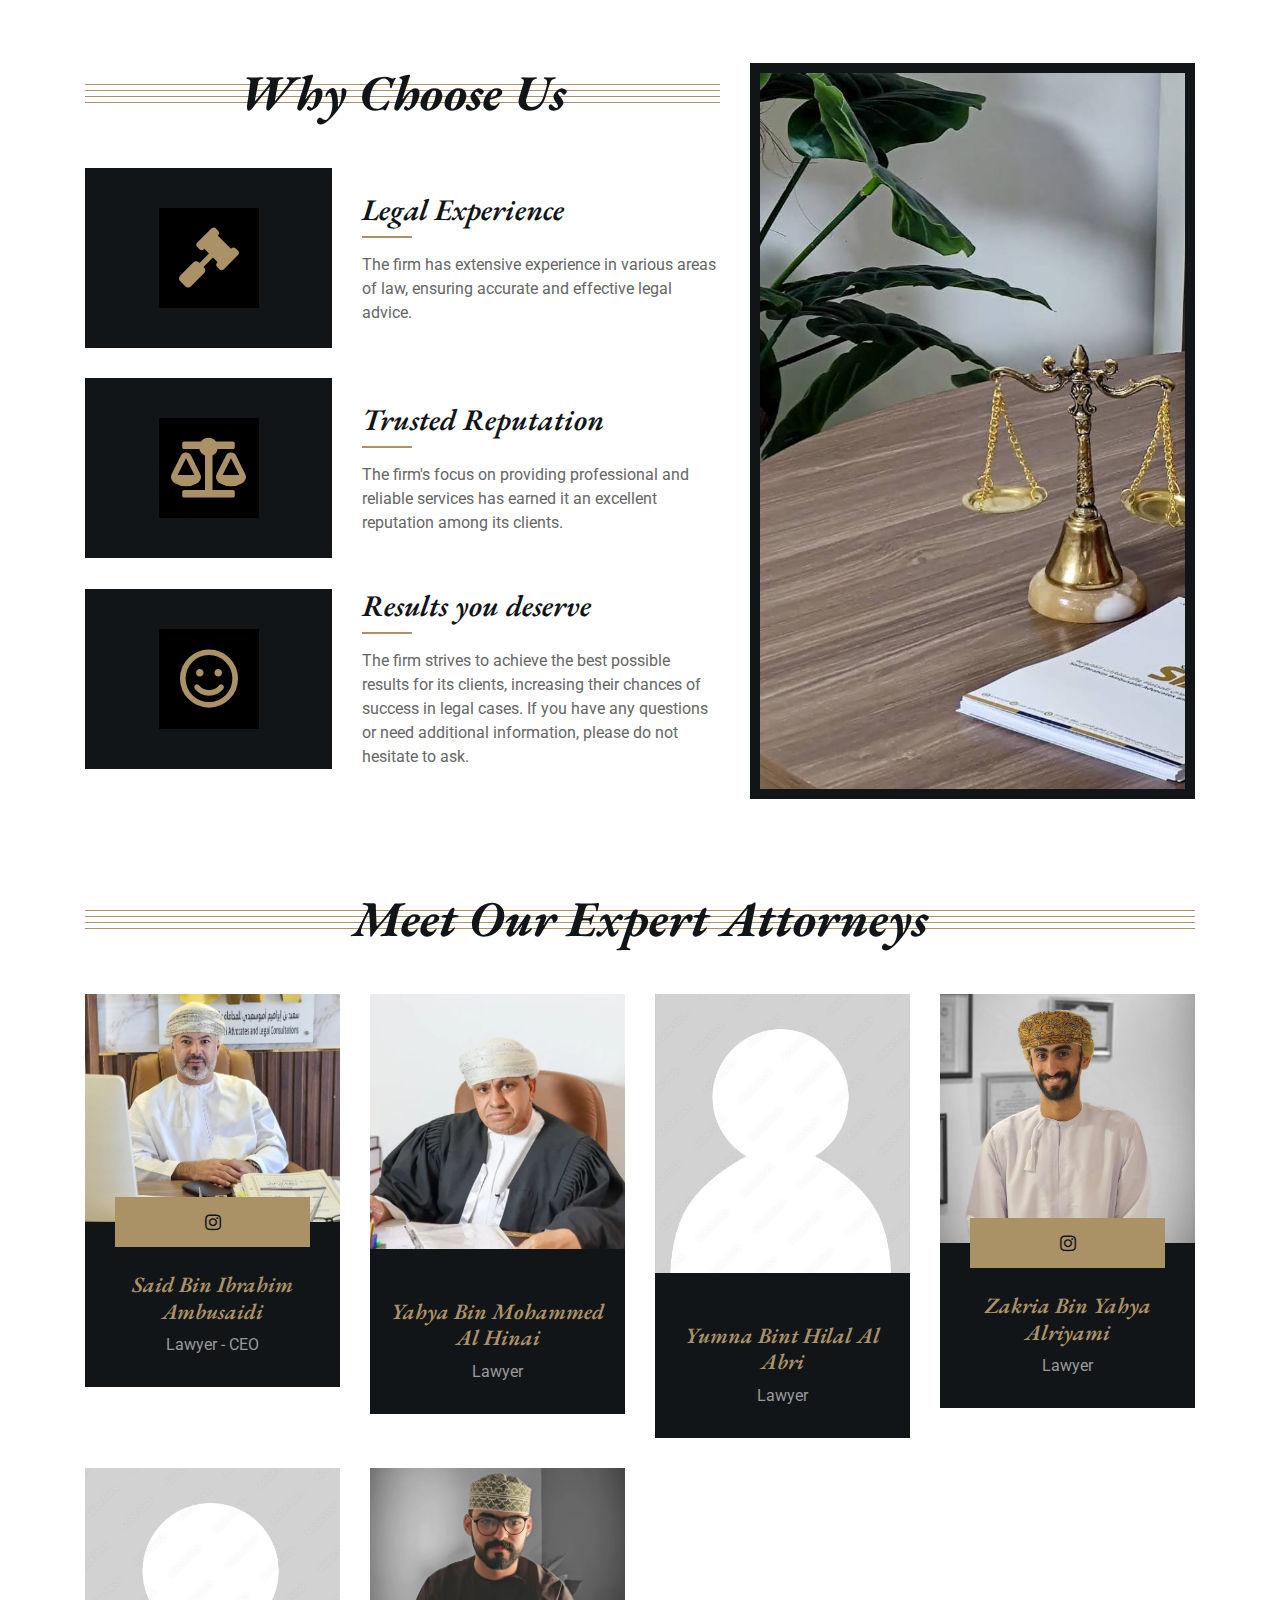
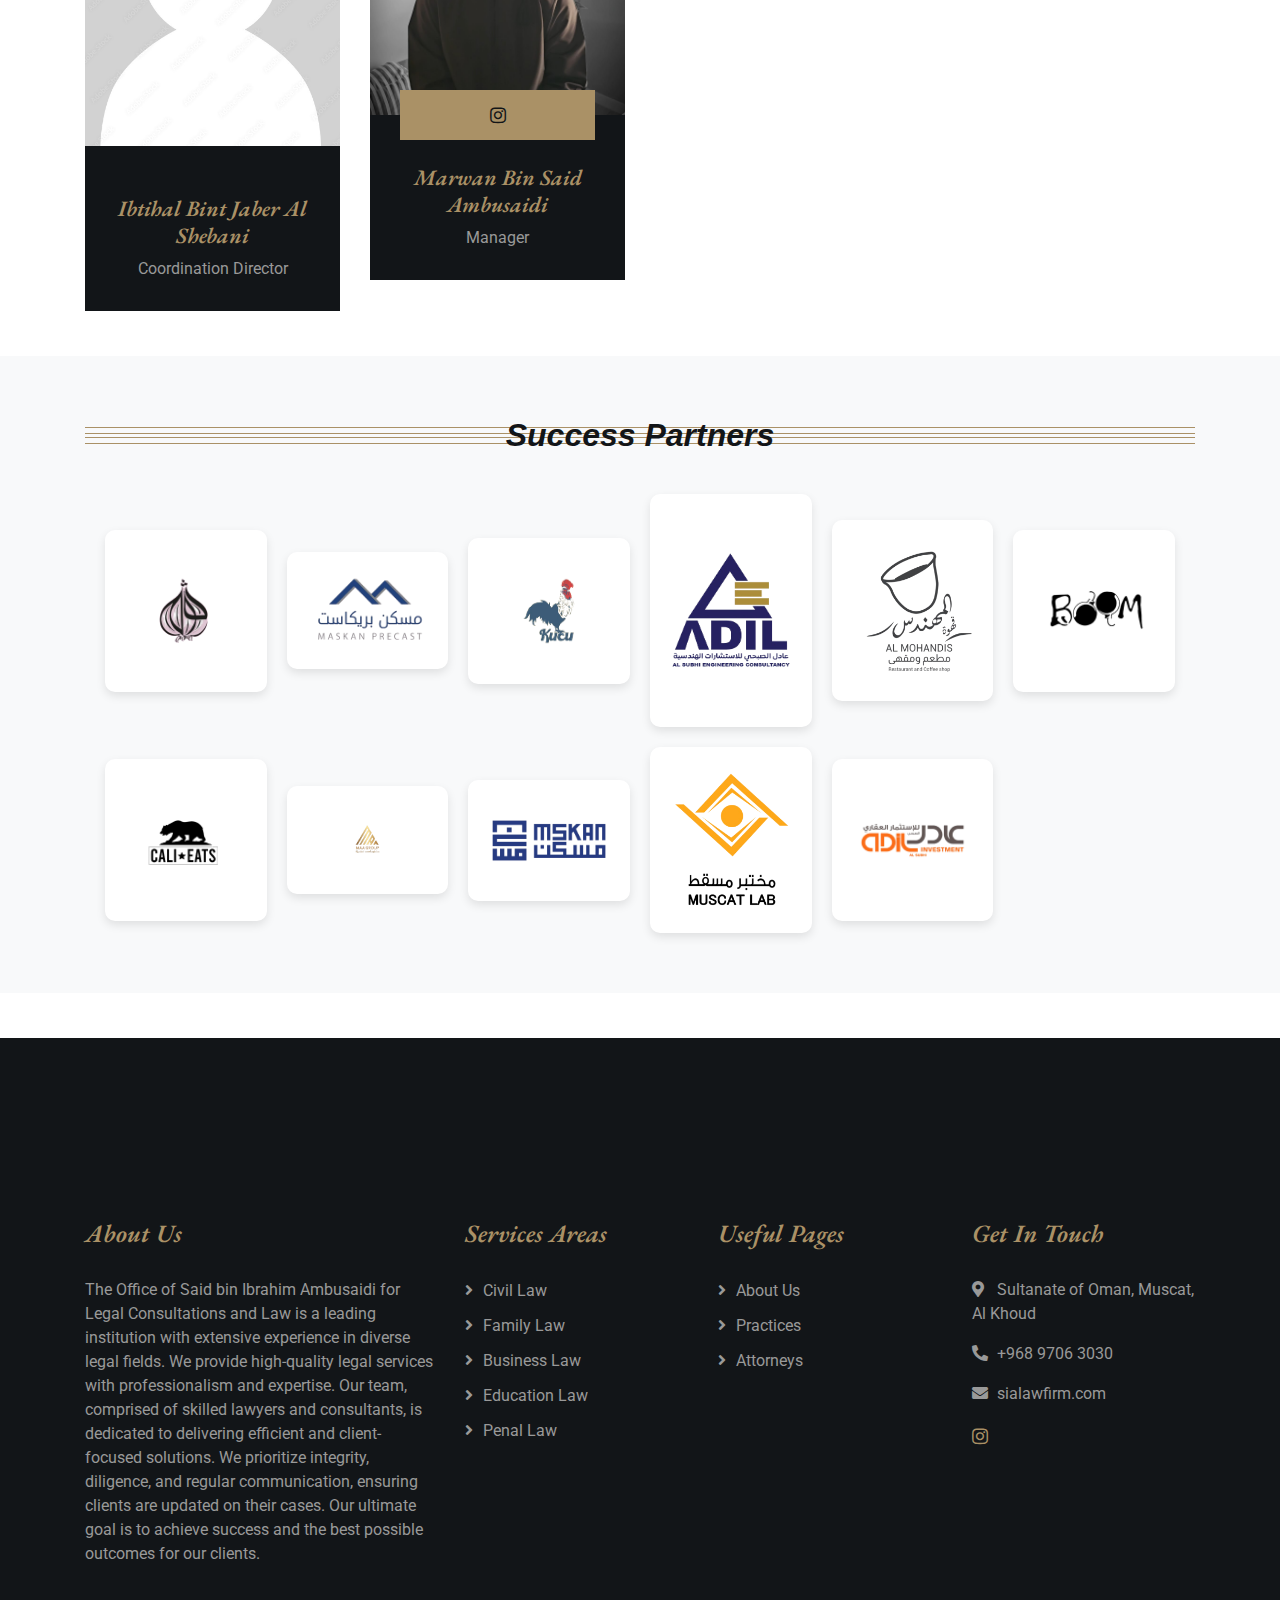
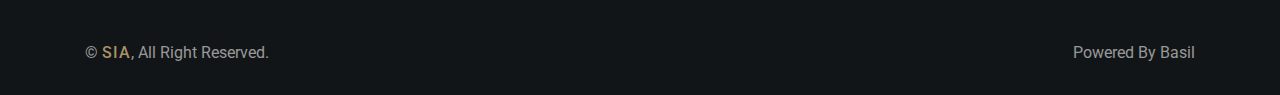
==== commit 01dcee0c: "Update en.html" ====
--- a/en.html
+++ b/en.html
@@ -528,7 +528,7 @@
                         <div class="col-md-6 col-lg-4">
                             <div class="footer-contact">
                                 <h2>Get In Touch</h2>
-				<p>Sultanate of Oman, Muscat, Al Khoud <i class="fas fa-map-marker-alt"></i></p> 
+				<p><i class="fas fa-map-marker-alt"></i>Sultanate of Oman, Muscat, Al Khoud</p> 
                                 <p><i class="fa fa-phone-alt"></i>+968 9706 3030</p>
                                 <p><i class="fa fa-envelope"></i>sialawfirm.com</p>
                                 <div class="footer-social">
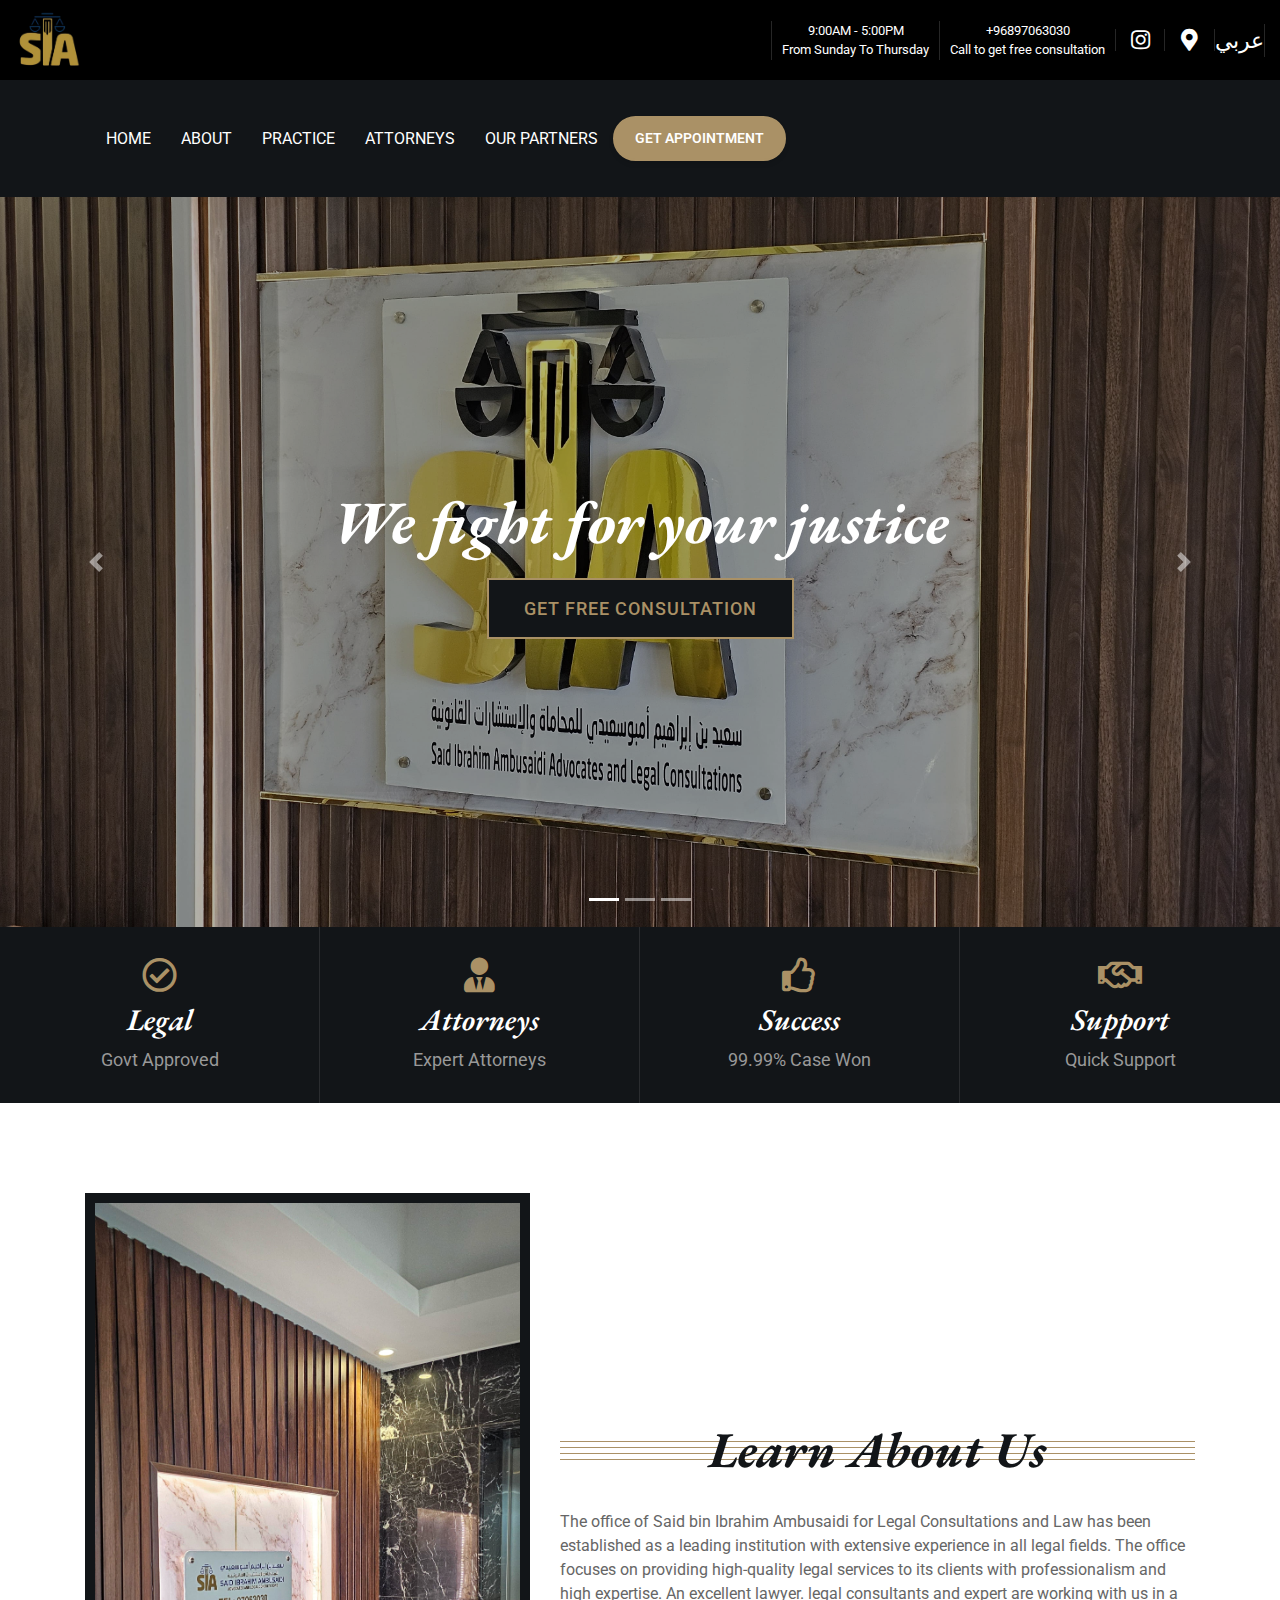
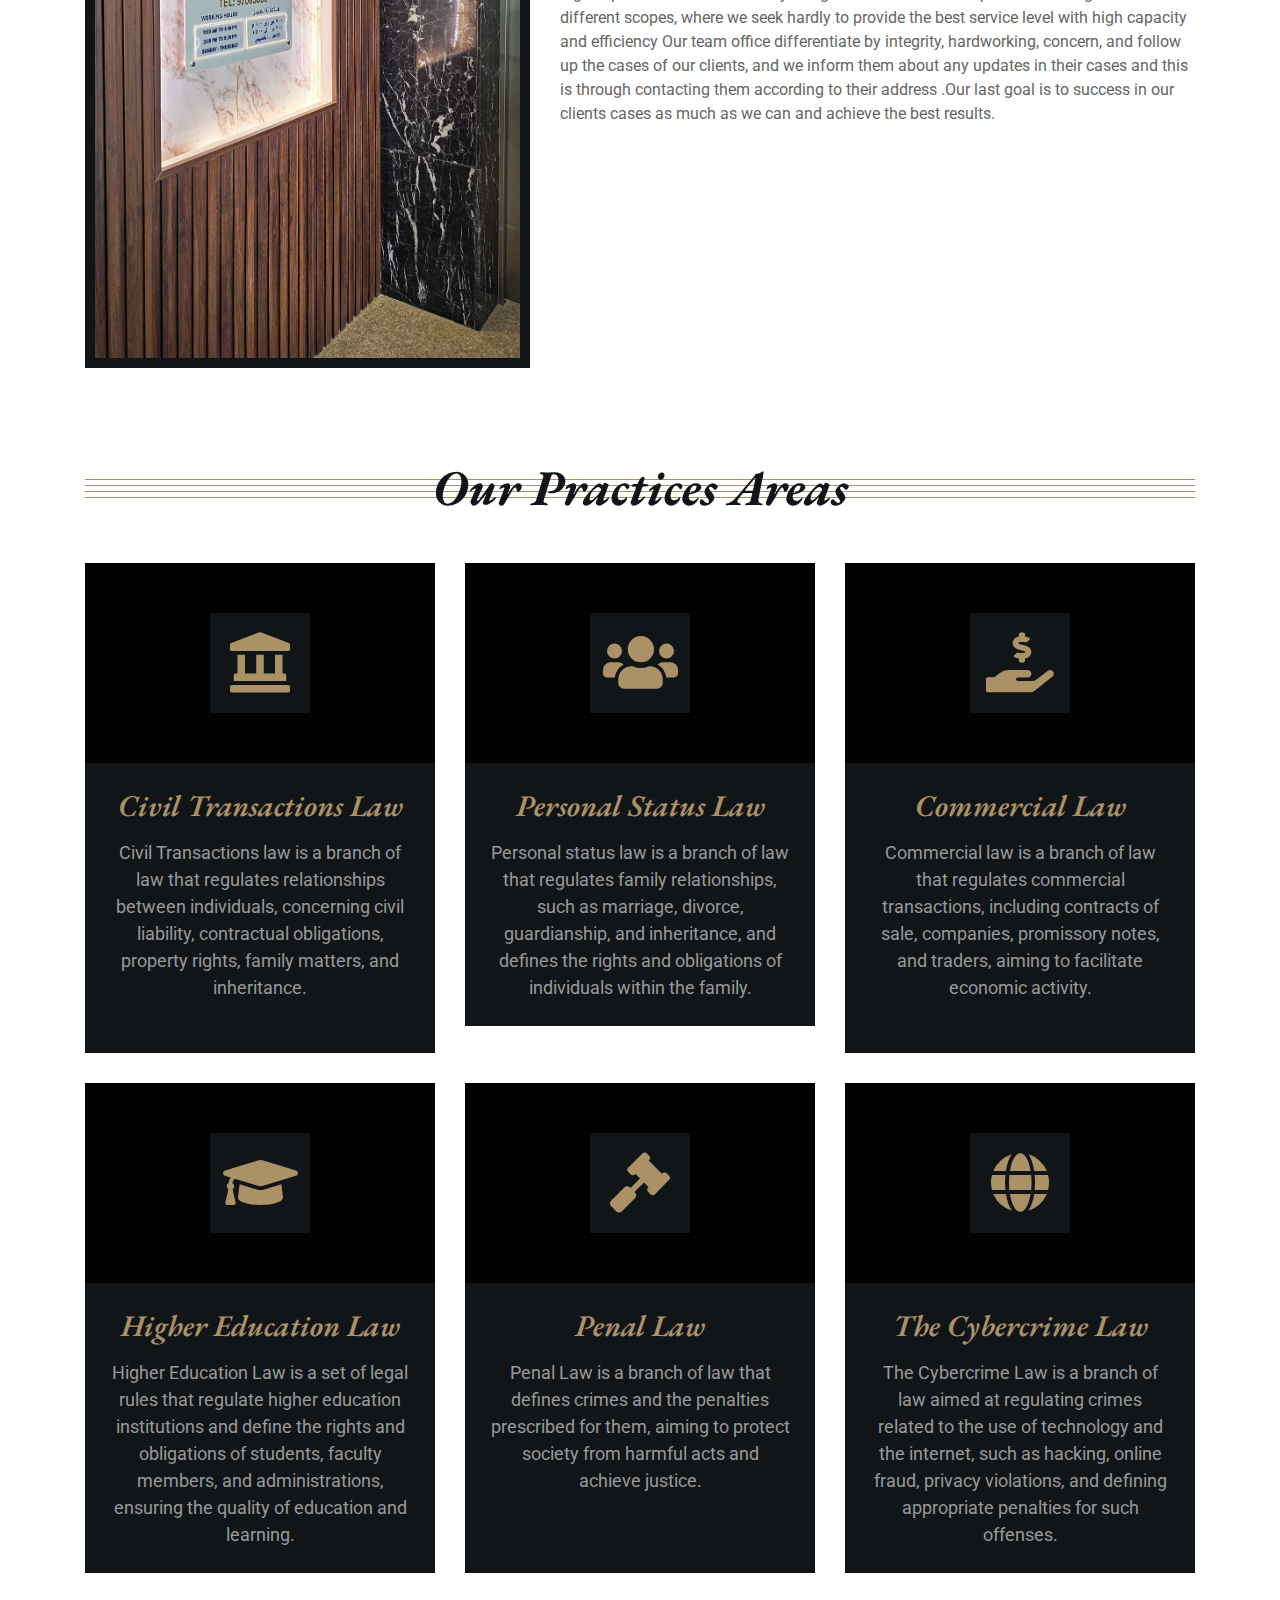
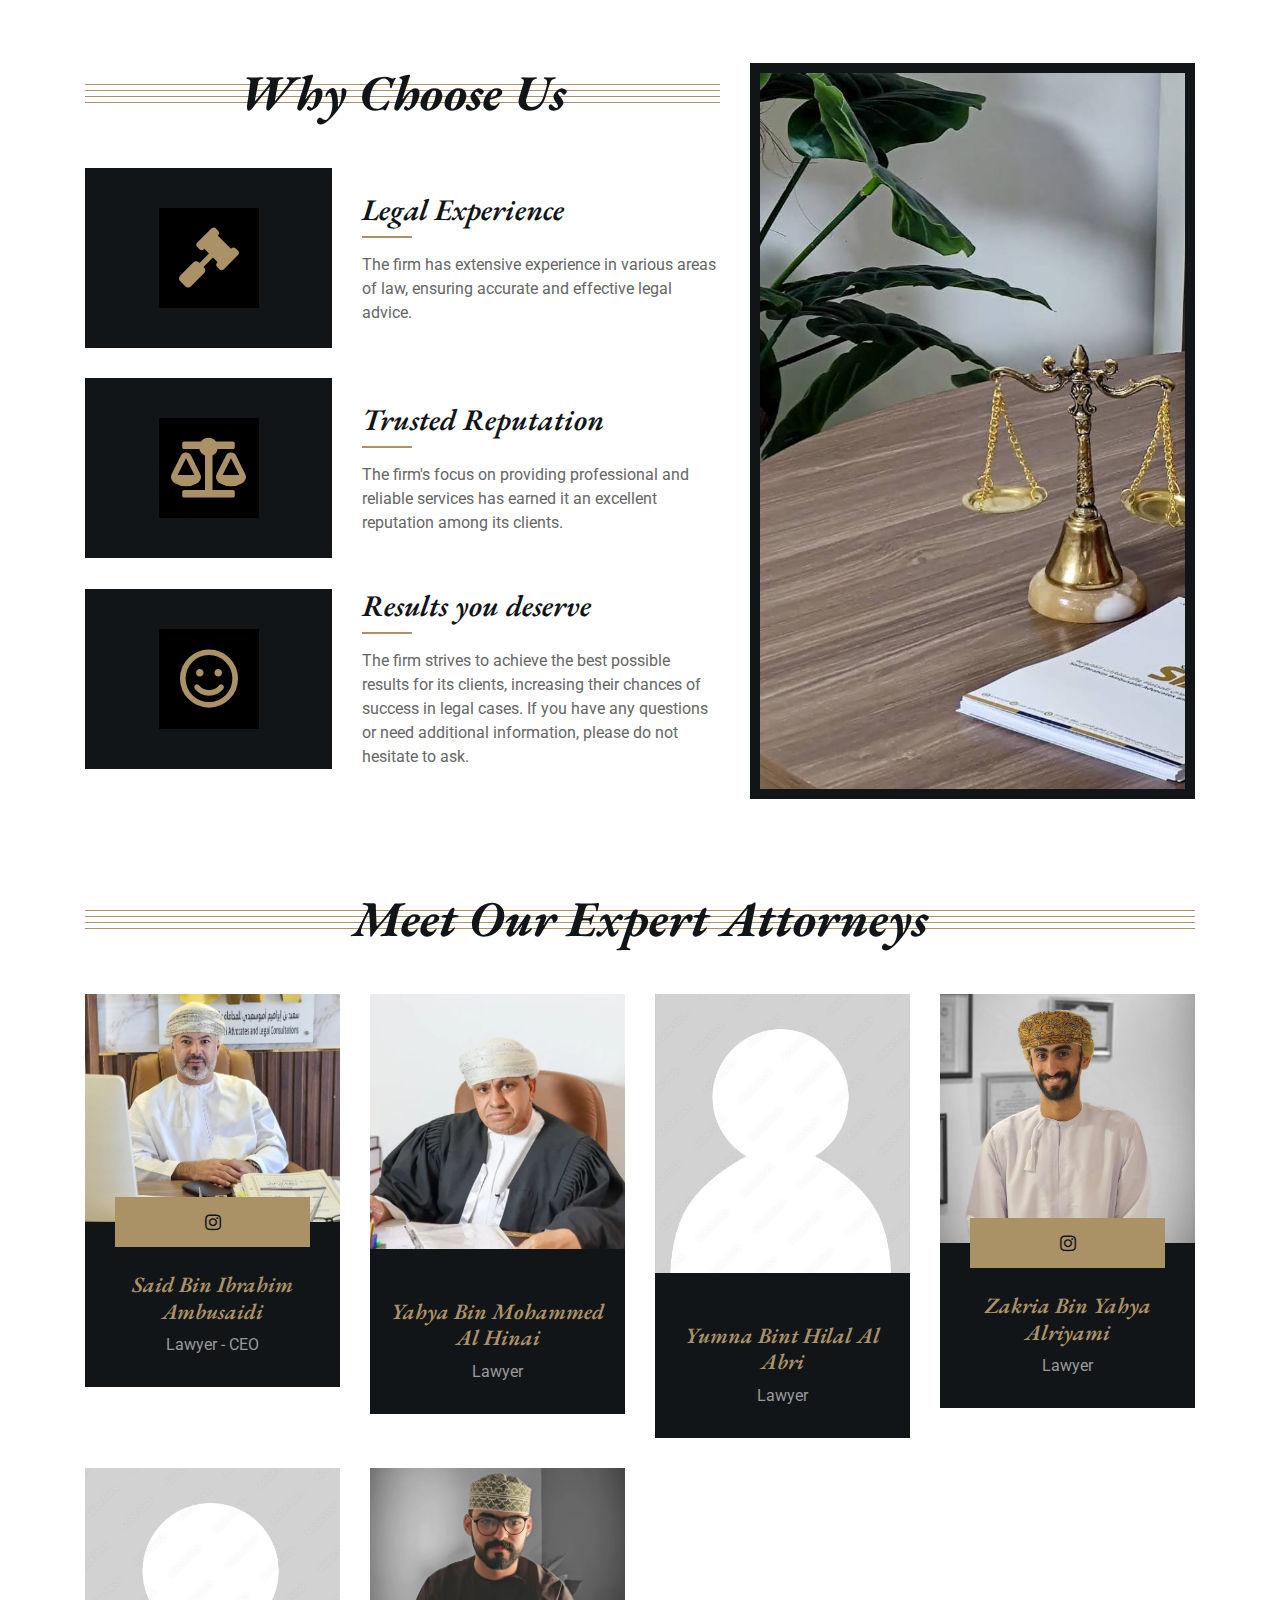
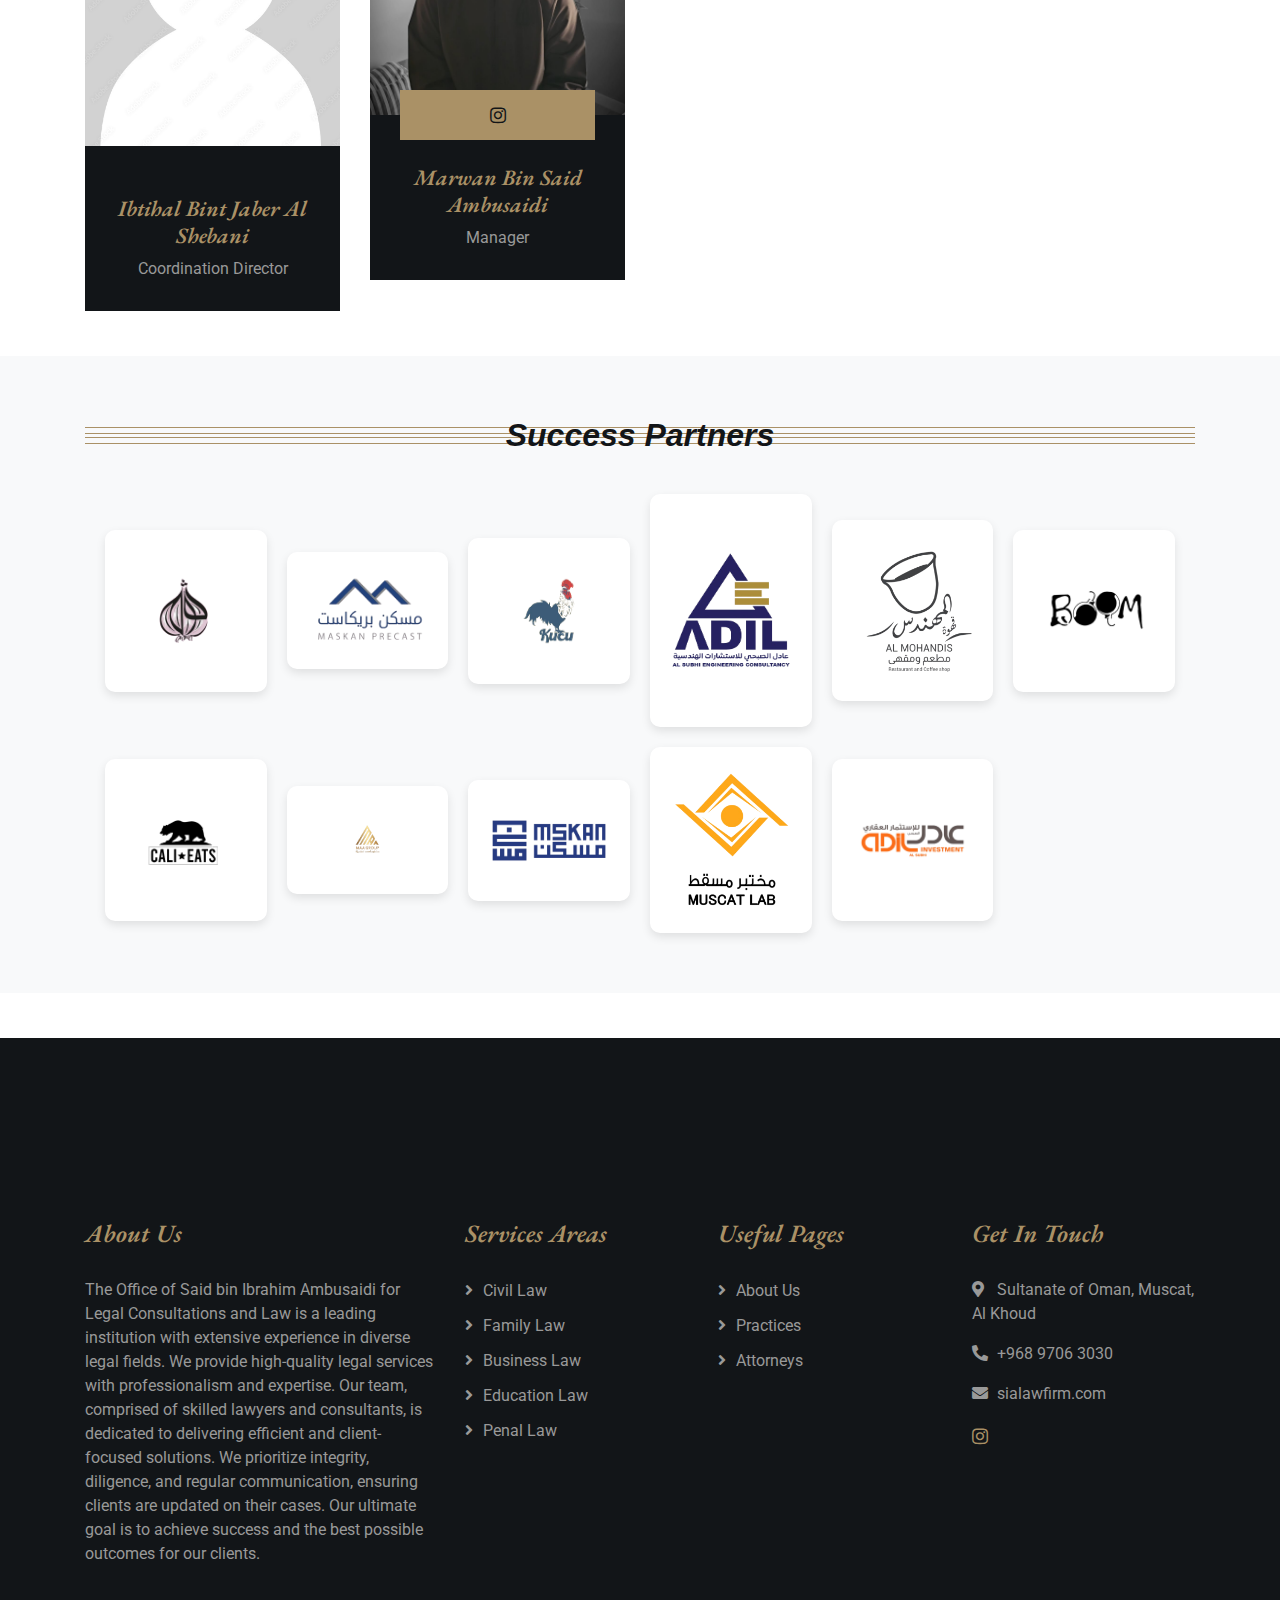
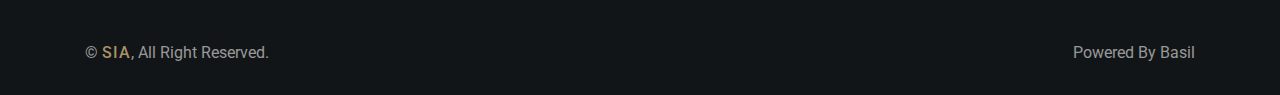
==== commit a11ee9d6: "Update en.html" ====
--- a/en.html
+++ b/en.html
@@ -101,7 +101,7 @@
                 </ol>
                 <div class="carousel-inner">
                     <div class="carousel-item active">
-                        <img src="img/image1.jpg" alt="Image1">
+                        <img src="img/image3.jpg" alt="Image1">
                         <div class="carousel-caption">
                             <h1 class="animated fadeInLeft">We fight for your justice</h1>
                             <a class="btn animated fadeInUp" href="https://wa.me/96897063030" target="_blank">Get free consultation</a>
@@ -109,7 +109,7 @@
                     </div>
 
                     <div class="carousel-item">
-                        <img src="img/image2.jpg" alt="Image2">
+                        <img src="img/image1.jpg" alt="Image2">
                         <div class="carousel-caption">
                             <h1 class="animated fadeInLeft">We prepared to oppose for you</h1>
                             <a class="btn animated fadeInUp" href="https://wa.me/96897063030" target="_blank">Get free consultation</a>
@@ -117,7 +117,7 @@
                     </div>
 
                     <div class="carousel-item">
-                        <img src="img/image3.jpg" alt="Image3">
+                        <img src="img/image2.jpg" alt="Image3">
                         <div class="carousel-caption">
                             <h1 class="animated fadeInLeft">We fight for your privilege</h1>
                             <a class="btn animated fadeInUp" href="https://wa.me/96897063030" target="_blank">Get free consultation</a>
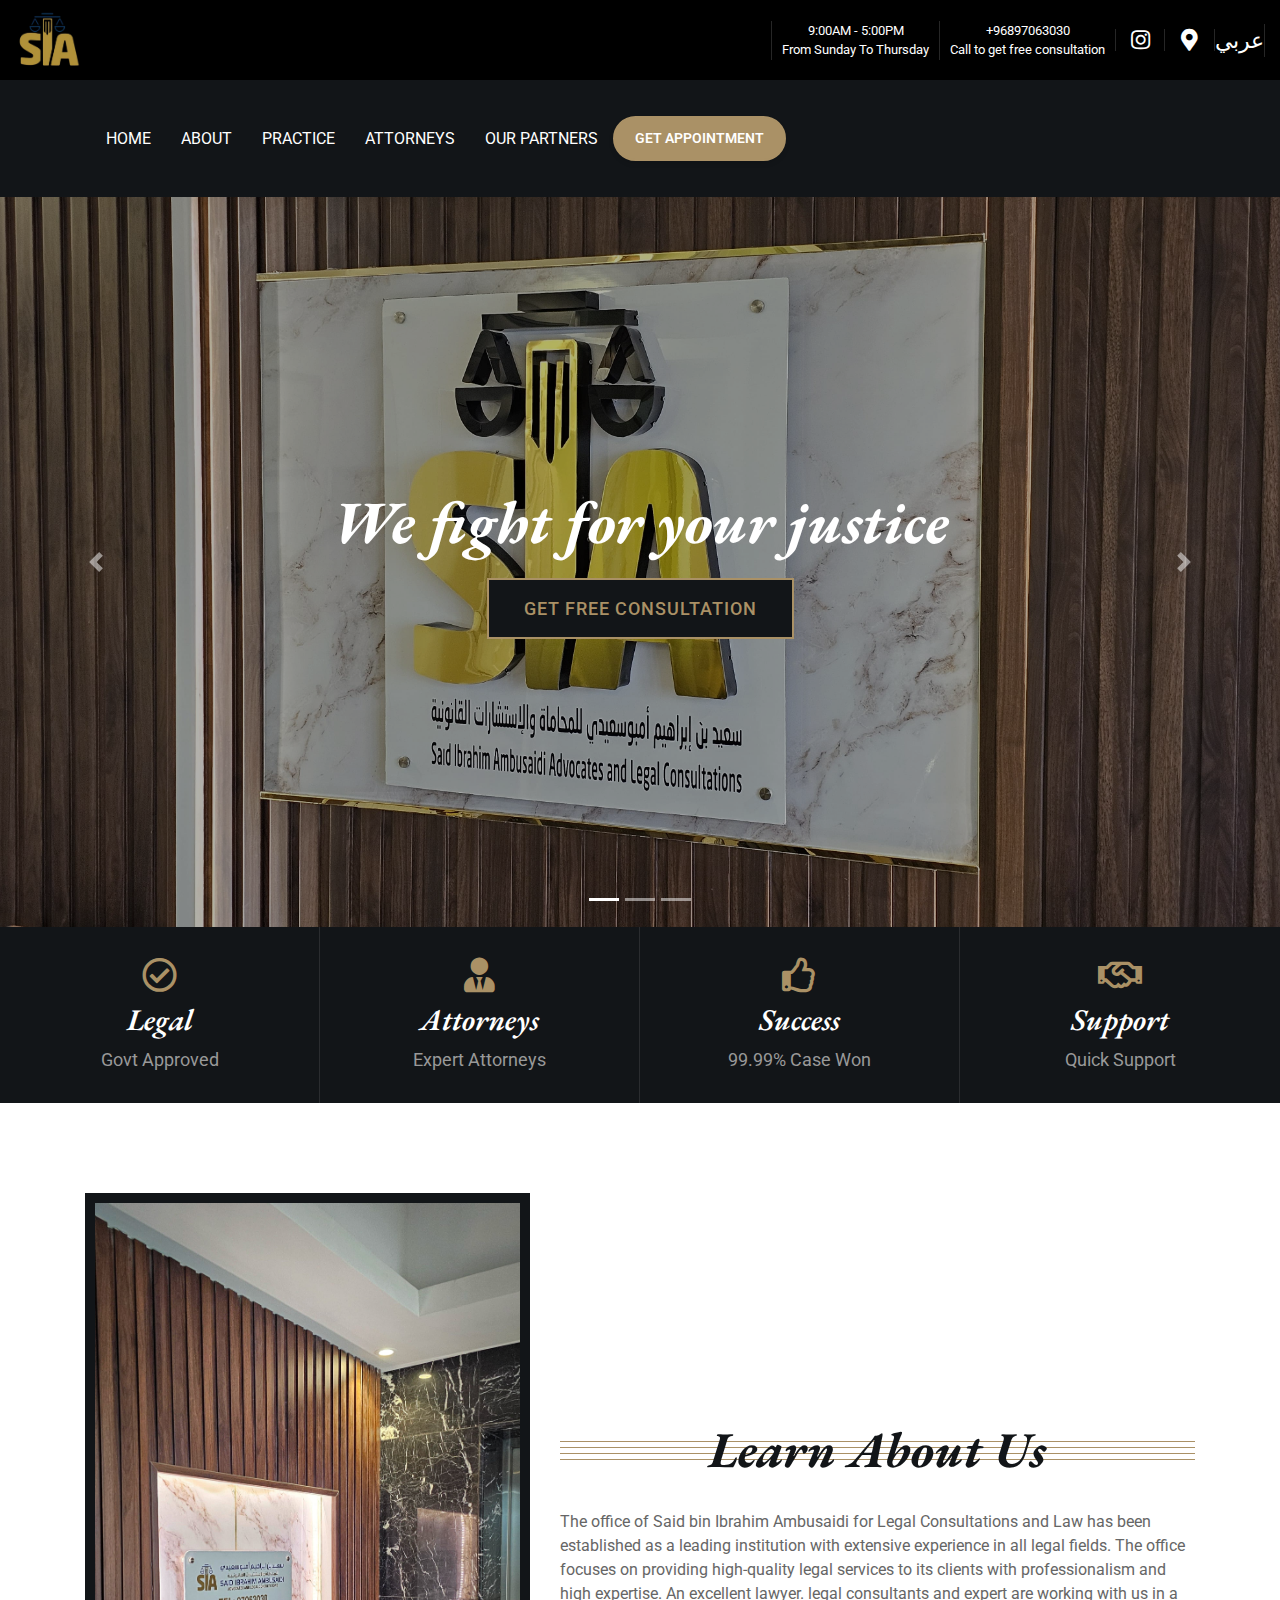
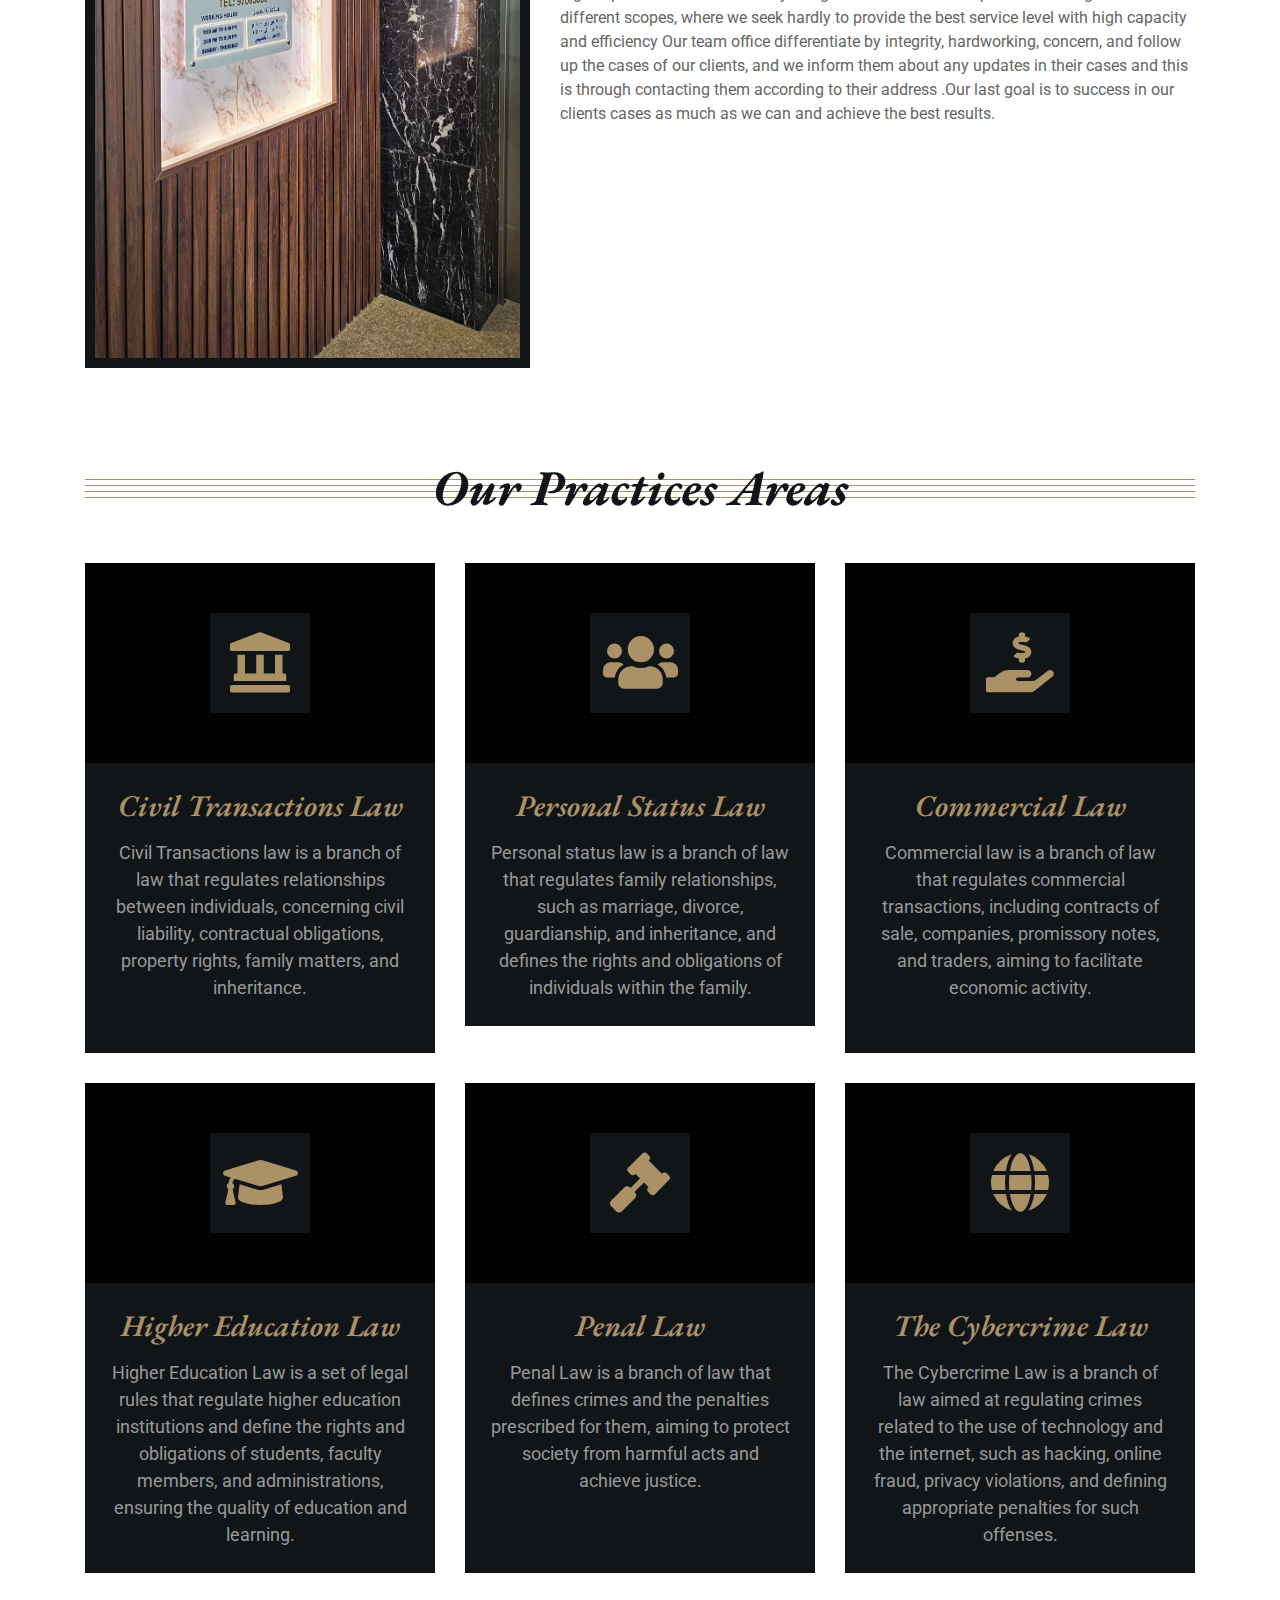
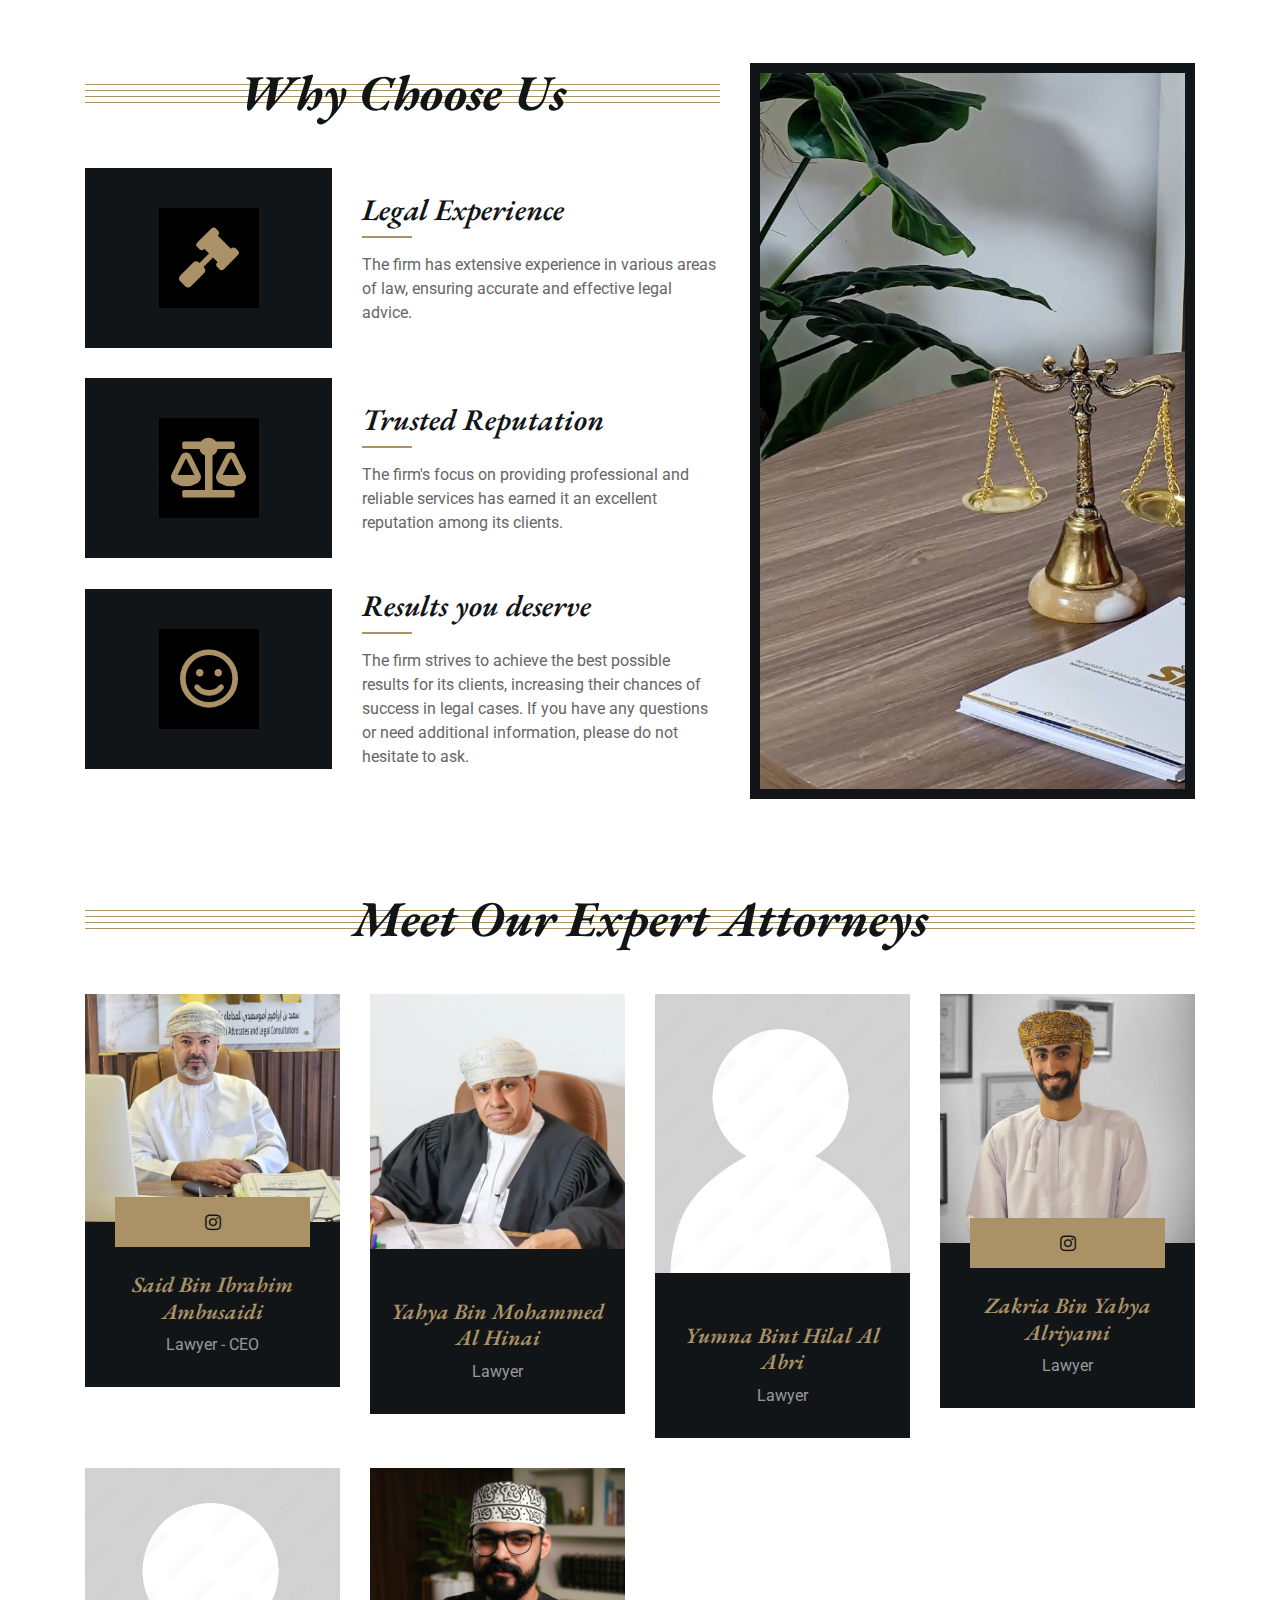
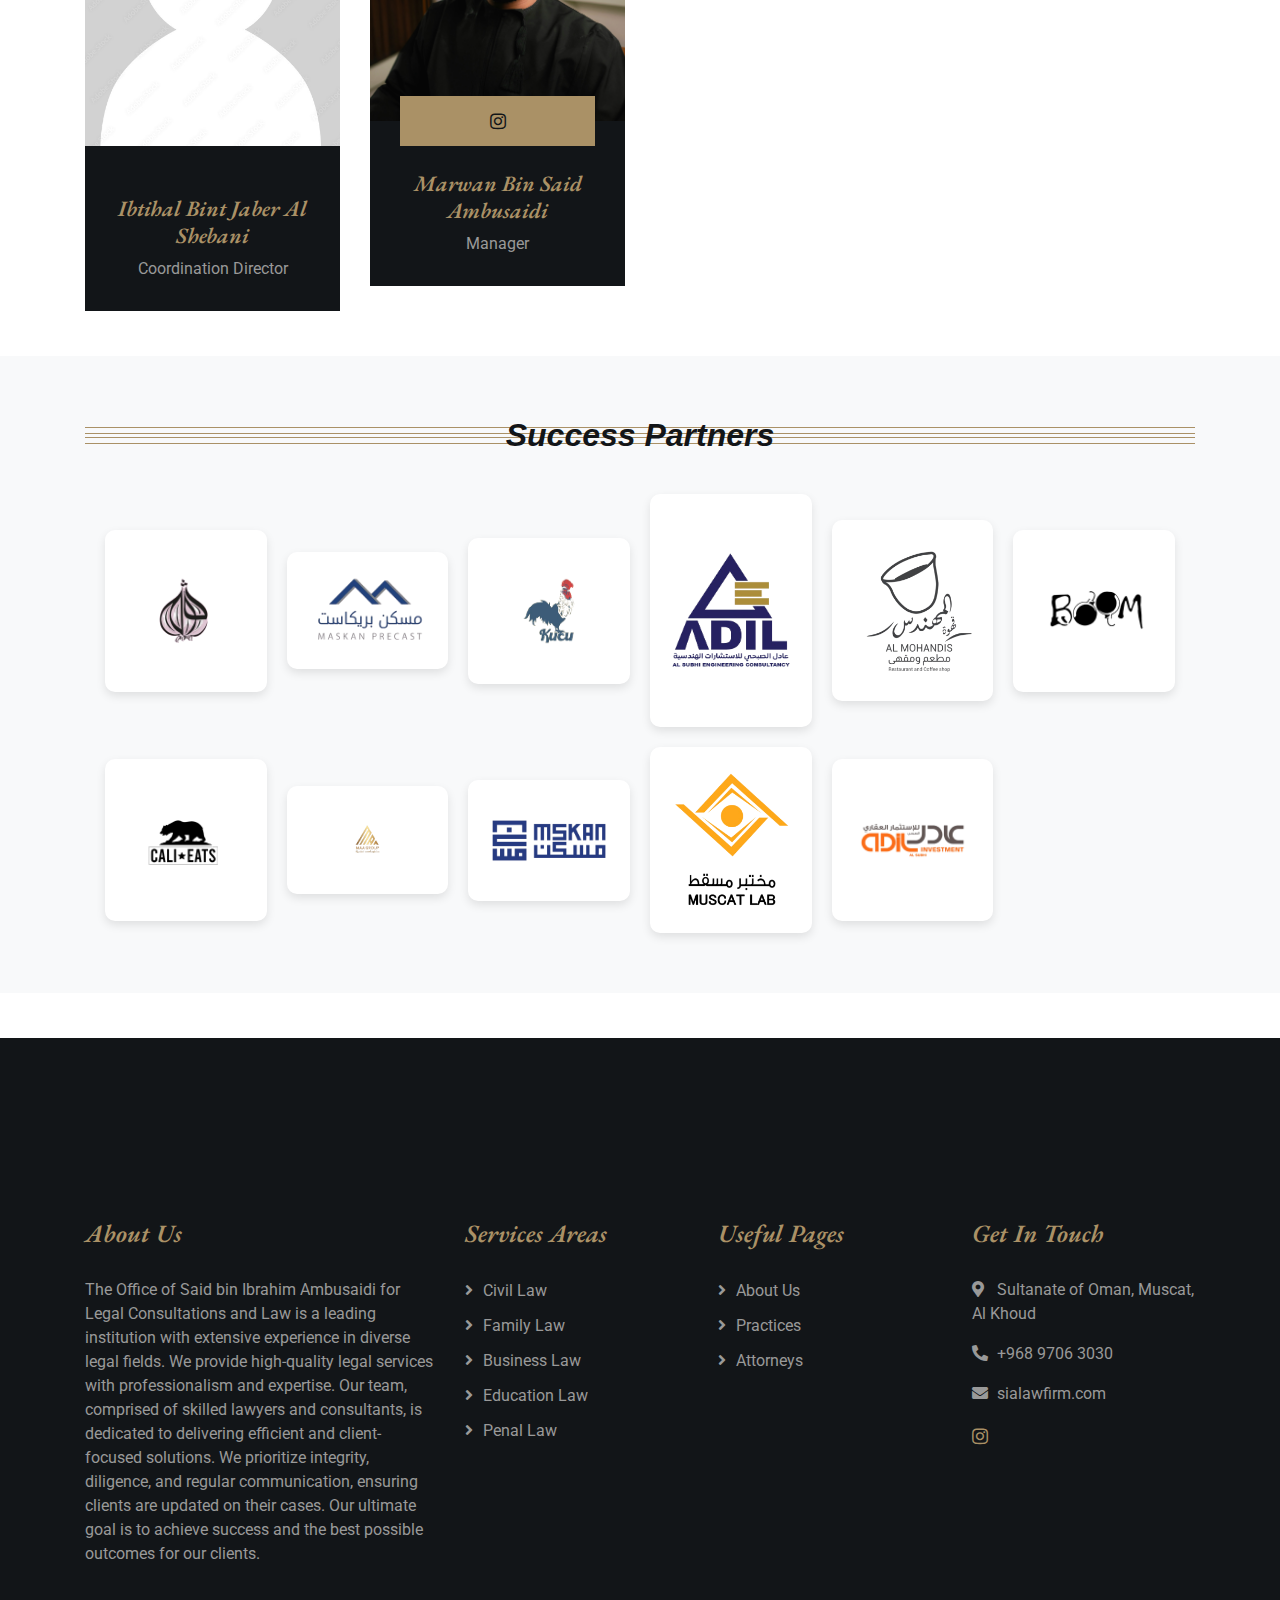
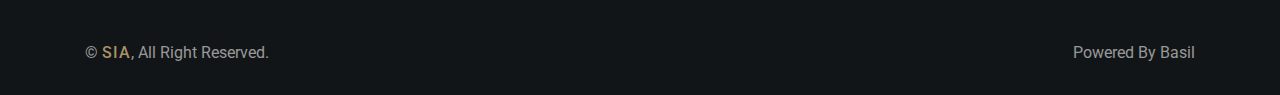
==== commit 2a912b3c: "Update en.html" ====
--- a/en.html
+++ b/en.html
@@ -425,7 +425,7 @@
             <div class="col-lg-3 col-md-6">
                 <div class="team-item">
                     <div class="team-img">
-                        <img src="img/marwan.jpeg" alt="Marwan Image">
+                        <img src="img/marwan2.jpg" alt="Marwan Image">
                     </div>
                     <div class="team-text">
                         <h2>Marwan Bin Said Ambusaidi</h2>
